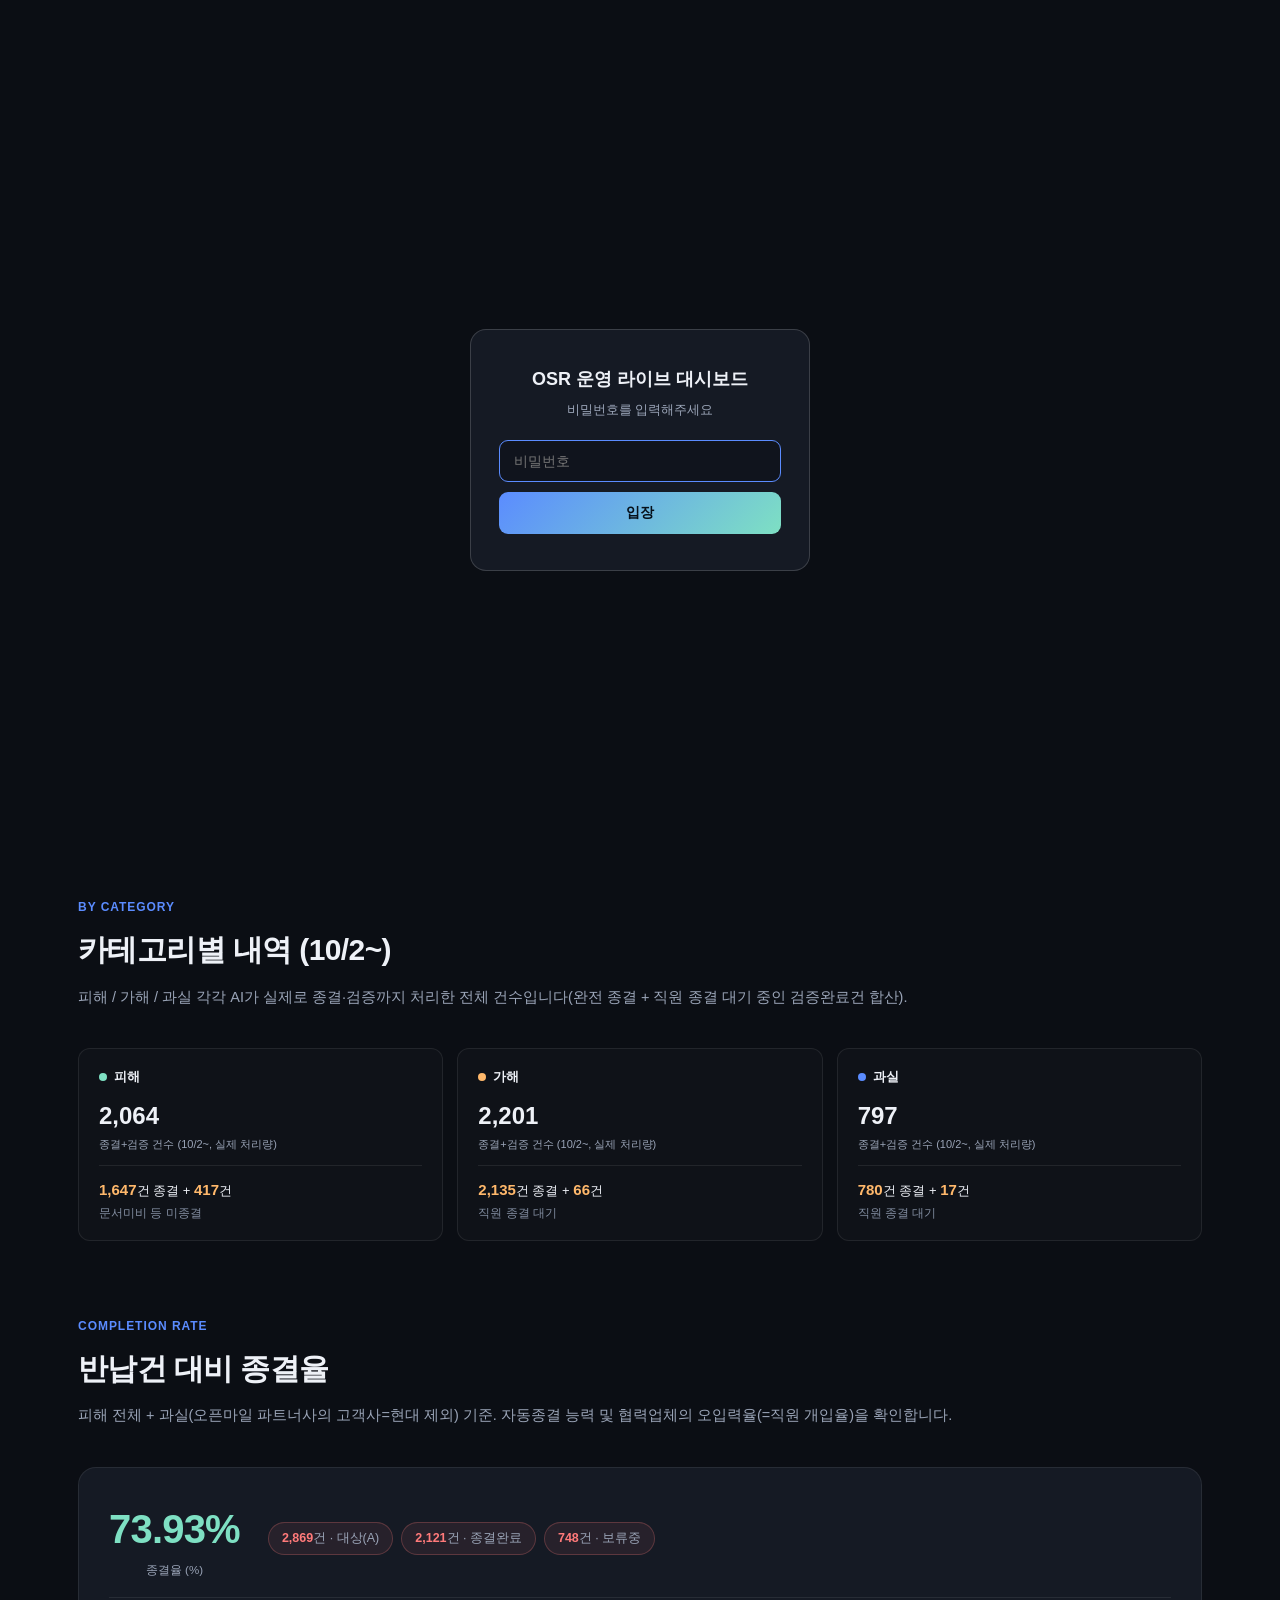
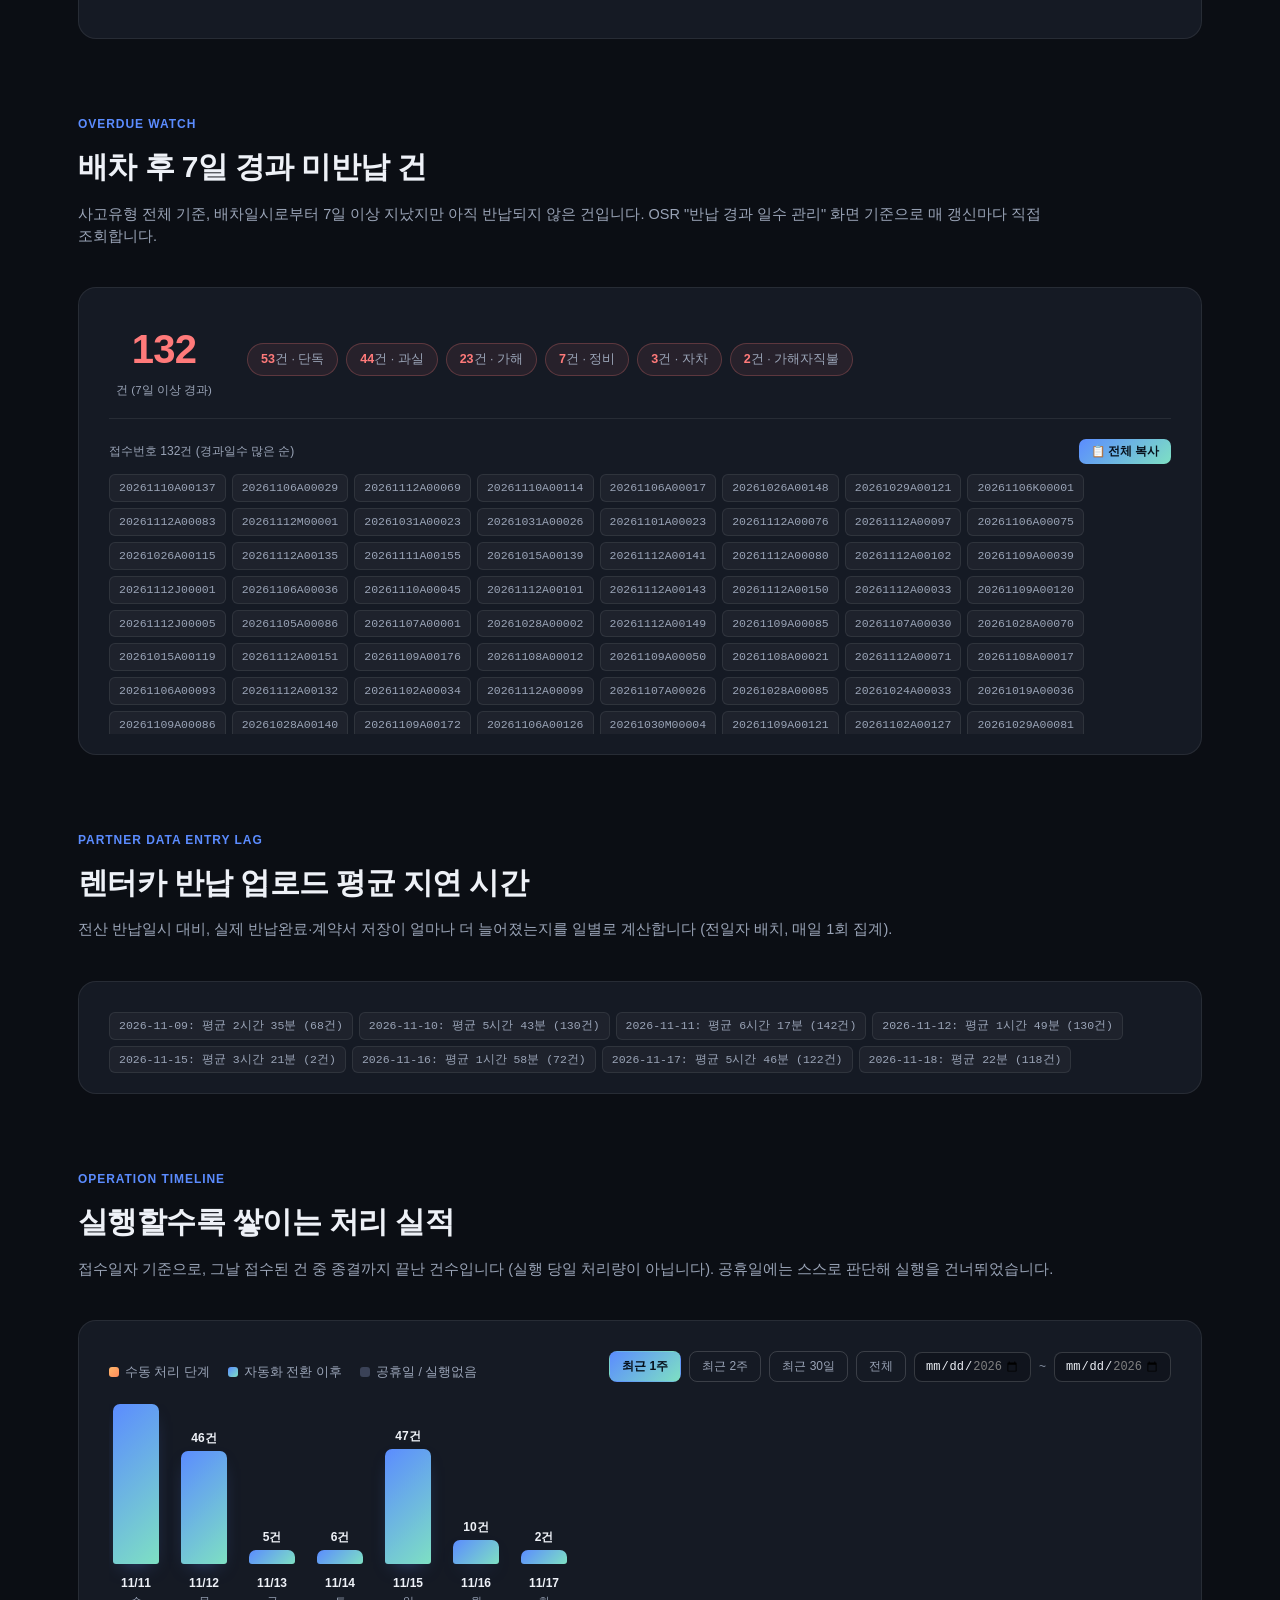
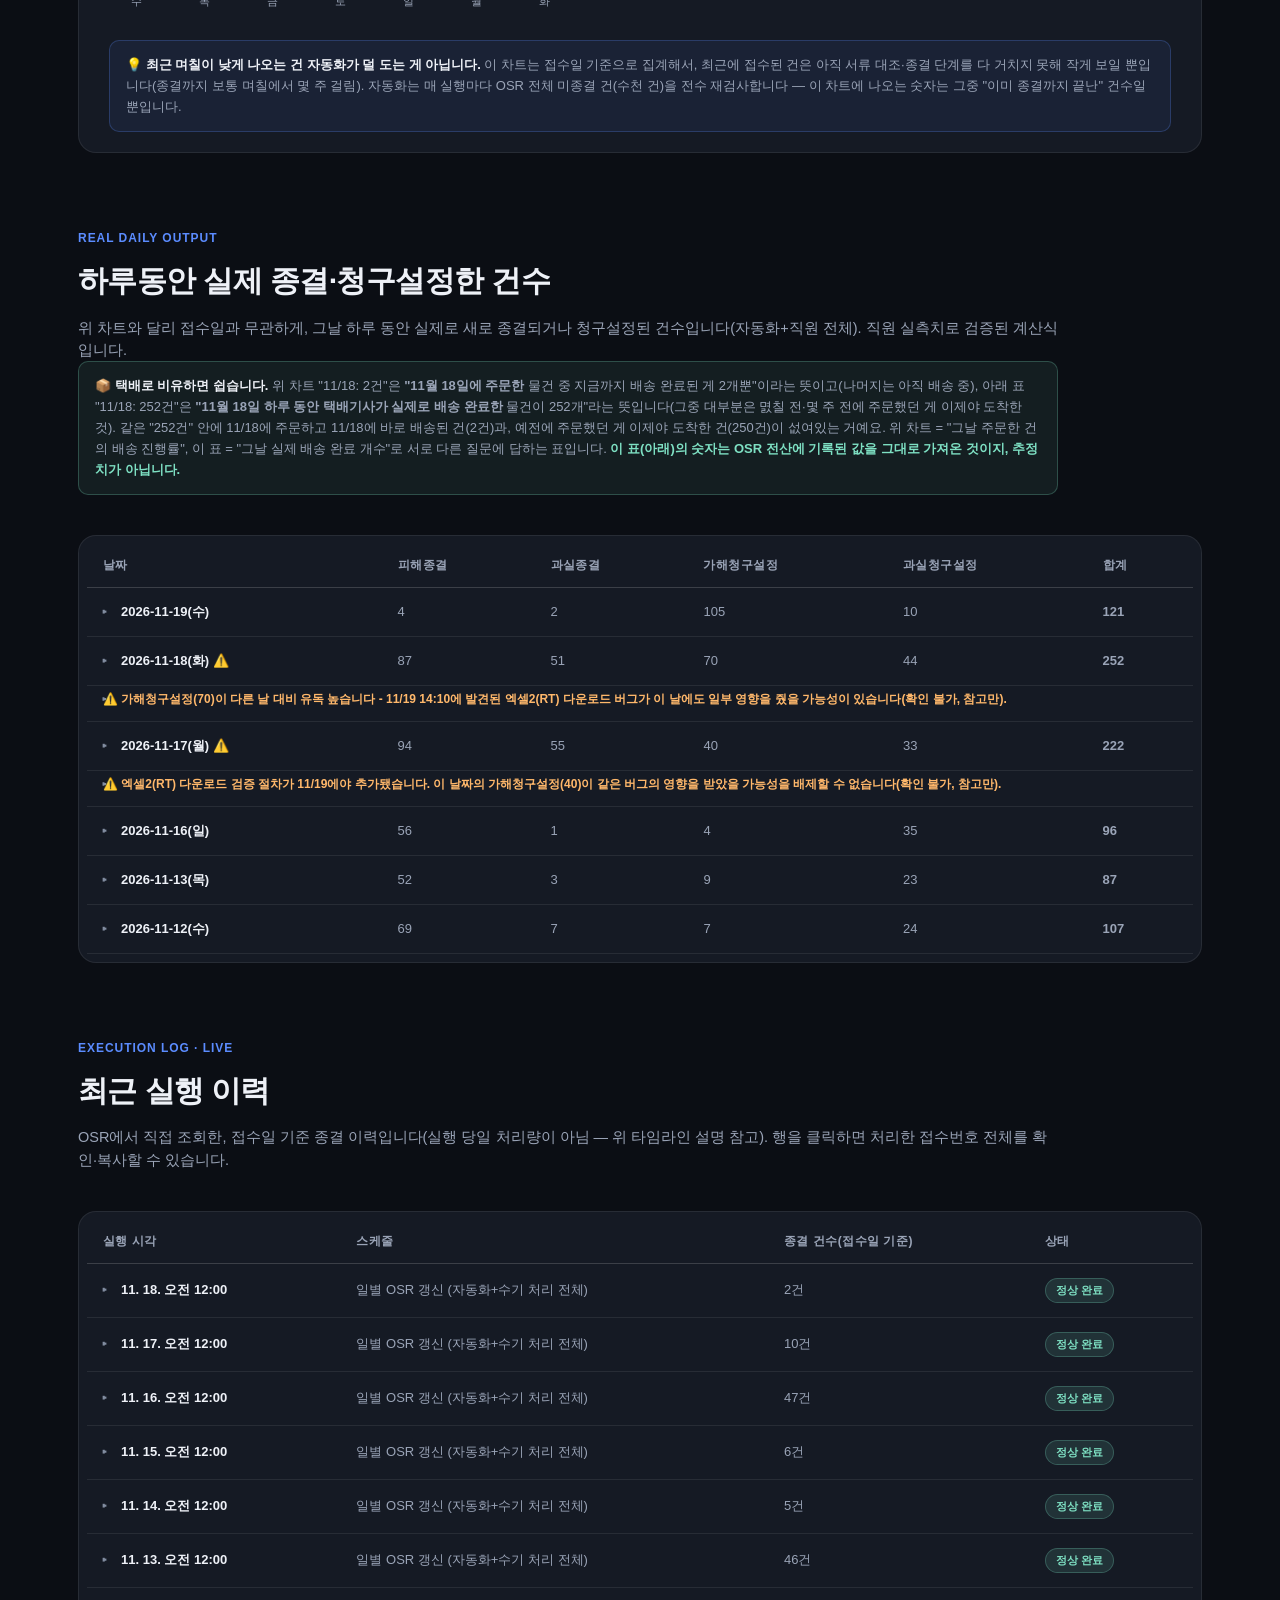
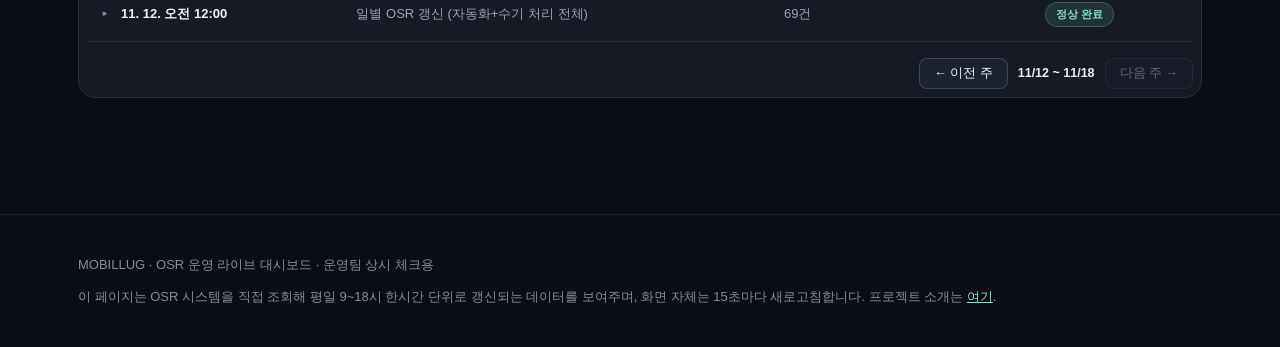
==== live.html @ 35576560 "fix 오픈마일 typo, widen description containers, remove nowrap hack" ====
<!DOCTYPE html>
<html lang="ko">
<head>
<meta charset="UTF-8">
<meta name="robots" content="noindex, nofollow, noarchive">
<meta name="viewport" content="width=device-width, initial-scale=1.0">
<title>OSR 운영 라이브 대시보드</title>
<meta name="description" content="OSR 대차이력 자동처리 운영팀 실시간 현황 대시보드. 누적 종결처리, 카테고리별 내역, 미반납 추적까지.">
<meta property="og:type" content="website">
<meta property="og:title" content="OSR 운영 라이브 대시보드">
<meta property="og:description" content="누적 종결처리 건수, 카테고리별(피해/가해/과실) 내역, 미반납 추적까지 실시간으로 확인하세요.">
<meta property="og:image" content="https://kthldj-rgb.github.io/osr-dashboard/og-image.jpg">
<meta property="og:image:width" content="1200">
<meta property="og:image:height" content="630">
<meta property="og:url" content="https://kthldj-rgb.github.io/osr-dashboard/live.html">
<meta property="og:locale" content="ko_KR">
<meta name="twitter:card" content="summary_large_image">
<meta name="twitter:title" content="OSR 운영 라이브 대시보드">
<meta name="twitter:image" content="https://kthldj-rgb.github.io/osr-dashboard/og-image.jpg">
<link rel="stylesheet" href="styles.css?v=4">
<style>
  .nav-cta{
    padding:8px 16px; border-radius:9px; font-size:12.5px; font-weight:700;
    border:1px solid var(--line-hi); color:var(--txt); text-decoration:none; display:inline-flex; align-items:center; gap:6px;
  }
  .nav-cta:hover{border-color:var(--accent); color:var(--accent2);}
  .live-hero{padding:48px 0 40px;}
  .hero-stat-strip{
    display:grid; grid-template-columns:repeat(5,1fr); gap:1px;
    background:var(--line); border:1px solid var(--line); border-radius:18px; overflow:hidden;
  }
  .hero-stat-cell{background:var(--card); padding:26px 24px;}
  @media(max-width:860px){ .hero-stat-strip{grid-template-columns:repeat(3,1fr);} }
  @media(max-width:560px){ .hero-stat-strip{grid-template-columns:repeat(2,1fr);} }
  .hero-stat-num{font-size:30px; font-weight:800; letter-spacing:-.02em;}
  .hero-stat-label{margin-top:7px; font-size:14.5px; font-weight:700; color:var(--txt);}
  .hero-stat-sub{margin-top:3px; font-size:12.5px; color:var(--txt-dim);}
  .trigger-panel{
    background:var(--card); border:1px solid var(--line-hi); border-radius:16px; padding:18px 20px;
    min-width:260px; max-width:300px;
  }
  .trigger-panel-title{font-size:12.5px; font-weight:700; color:var(--txt); margin-bottom:12px;}
  .trigger-row{display:flex; align-items:center; justify-content:space-between; gap:10px; margin-bottom:9px;}
  .trigger-btn{
    flex:1; font-size:12.5px; font-weight:700; padding:9px 12px; border-radius:9px;
    background:var(--card-hi); border:1px solid var(--line-hi); color:var(--txt); cursor:pointer; transition:all .15s; text-align:left;
  }
  .trigger-btn:hover:not(:disabled){border-color:var(--accent); color:var(--accent2);}
  .trigger-btn:disabled{opacity:.5; cursor:not-allowed;}
  .trigger-status{font-size:12px; color:var(--txt-faint); text-align:right; min-width:90px; line-height:1.35;}
  .trigger-status.pending{color:var(--warn);}
  .trigger-status.running{color:#5b8cff;}
  .trigger-status.done{color:#7ee0c3;}
  .trigger-status.error{color:#ff7a7a;}
  .trigger-note{font-size:12px; color:var(--txt-dim); margin-top:8px; line-height:1.55; border-top:1px solid var(--line); padding-top:10px;}
</style>
</head>
<body>

<div class="pw-gate" id="pwGate" style="display:none;">
  <div class="pw-gate-box">
    <div class="pw-gate-title">OSR 운영 라이브 대시보드</div>
    <div class="pw-gate-sub">비밀번호를 입력해주세요</div>
    <input type="password" class="pw-gate-input" id="pwGateInput" placeholder="비밀번호" autocomplete="off">
    <button class="pw-gate-btn" id="pwGateSubmit">입장</button>
    <div class="pw-gate-error" id="pwGateError">비밀번호가 올바르지 않습니다.</div>
  </div>
</div>
<script>
(function(){
  var HASH = 'c63a8b3da9a79409082f2b158cdd119758e5e3158cf26d13bcc6ca0de86425bf';
  function sha256(str){
    var enc = new TextEncoder().encode(str);
    return crypto.subtle.digest('SHA-256', enc).then(function(buf){
      return Array.from(new Uint8Array(buf)).map(function(b){ return b.toString(16).padStart(2,'0'); }).join('');
    });
  }
  var authed = localStorage.getItem('osrDashAuthed') === '1';
  if(!authed){
    document.documentElement.style.overflow = 'hidden';
    document.getElementById('pwGate').style.display = 'flex';
    var input = document.getElementById('pwGateInput');
    var err = document.getElementById('pwGateError');
    function trySubmit(){
      sha256(input.value).then(function(h){
        if(h === HASH){
          localStorage.setItem('osrDashAuthed', '1');
          document.getElementById('pwGate').style.display = 'none';
          document.documentElement.style.overflow = '';
        } else {
          err.style.display = 'block';
          input.value = '';
          input.focus();
        }
      });
    }
    document.getElementById('pwGateSubmit').addEventListener('click', trySubmit);
    input.addEventListener('keydown', function(e){ if(e.key === 'Enter') trySubmit(); });
    setTimeout(function(){ input.focus(); }, 100);
  }
})();
</script>

<nav>
  <div class="wrap">
    <div class="brand">
      <div class="brand-badge">M</div>
      <div>OSR 운영 라이브<small>MOBILLUG 대차이력 자동처리</small></div>
    </div>
    <div class="navlinks">
      <a href="#category">카테고리별 내역</a>
      <a href="#completionRate">종결율</a>
      <a href="#returnDelay">반납지연</a>
      <a href="#overdue">미반납 추적</a>
      <a href="#timeline">처리 타임라인</a>
      <a href="#log">실행 로그</a>
    </div>
    <div style="display:flex; align-items:center; gap:10px;">
      <a class="nav-cta" href="./">← 프로젝트 소개</a>
      <div class="status-pill"><span class="dot" id="connDot"></span> <span id="connText">연결 중...</span></div>
    </div>
  </div>
</nav>

<header class="live-hero">
  <div class="wrap">
    <div style="display:flex; justify-content:space-between; align-items:flex-start; gap:28px; flex-wrap:wrap;">
      <div style="flex:1; min-width:300px;">
        <div class="eyebrow live">🟢 LIVE · <span id="routineStatusText">실시간 연동됨</span></div>
        <h1 class="title" style="font-size:clamp(28px,3.6vw,38px);">자동화 시작(10/2) 이후<br><span class="grad">누적 운영 실적 · 상시 추적</span></h1>
        <p class="subtitle" style="font-size:14.5px; max-width:720px;">
          OSR 시스템의 종결처리 총건수를 직접 조회합니다 — 누가 처리하든(팀원의 Aside 자동화 포함) 상태 기준으로 전부 집계되는 상시 운영 지표입니다.
          <span style="color:var(--txt-faint);">마지막 갱신: <b id="lastUpdated" style="color:var(--txt-dim);">-</b> <span style="color:var(--txt-faint);">(평일 9~18시 한시간 단위 수치값 업데이트, 화면 자체는 15초마다 새로고침)</span></span>
        </p>
      </div>
      <div class="trigger-panel">
        <div class="trigger-panel-title">수동 처리 시작 <span style="font-weight:500; color:#ff7a7a;">(일시 중단)</span></div>
        <div class="trigger-row">
          <button class="trigger-btn" data-cat="damage" onclick="triggerManual('damage')" disabled>피해 종결 시작</button>
          <div class="trigger-status" id="trigger-status-damage"></div>
        </div>
        <div class="trigger-row">
          <button class="trigger-btn" data-cat="atfault" onclick="triggerManual('atfault')" disabled>가해 검증 시작</button>
          <div class="trigger-status" id="trigger-status-atfault"></div>
        </div>
        <div class="trigger-row">
          <button class="trigger-btn" data-cat="negligence" onclick="triggerManual('negligence')" disabled>과실 검증 시작</button>
          <div class="trigger-status" id="trigger-status-negligence"></div>
        </div>
        <div class="trigger-note" style="color:#ff7a7a;">발표 기간 동안 일시적으로 비활성화되었습니다. 발표 종료 후 다시 활성화됩니다.</div>
      </div>
    </div>

    <div style="margin-top:40px; padding:32px 36px; border-radius:20px; background:linear-gradient(135deg, rgba(126,224,195,.14), rgba(94,140,255,.08)); border:1px solid rgba(126,224,195,.3); text-align:center;">
      <div style="font-size:14px; font-weight:700; letter-spacing:.04em; color:var(--accent2); text-transform:uppercase;">AI가 실제로 처리한 전체 규모</div>
      <div style="font-size:clamp(52px,8vw,88px); font-weight:800; color:var(--accent2); line-height:1.1; margin-top:6px;" id="hero-total-handled">-</div>
      <div style="font-size:15px; color:var(--txt-dim); margin-top:8px;">종결+검증 건수 · 완전 종결된 건 + 청구설정(검증)까지 끝낸 건의 합계입니다</div>
    </div>

    <div class="hero-stat-strip" style="margin-top:20px;">
      <div class="hero-stat-cell">
        <div class="hero-stat-num" id="hero-cumulative">-</div>
        <div class="hero-stat-label">누적 종결처리 건수</div>
        <div class="hero-stat-sub">자동화 시작(10/2)부터 · 계속 증가</div>
      </div>
      <div class="hero-stat-cell">
        <div class="hero-stat-num" style="color:var(--warn);" id="hero-pending">-</div>
        <div class="hero-stat-label">청구설정 완료 · 종결대기중</div>
        <div class="hero-stat-sub">가해/과실 등, 직원 종결 대기</div>
      </div>
      <div class="hero-stat-cell">
        <div class="hero-stat-num" style="color:#ff7a7a;" id="hero-unresolved">-</div>
        <div class="hero-stat-label">현재 미종결 건수</div>
        <div class="hero-stat-sub">피해(문서미비 등)+가해/과실(종결대기) 합계</div>
      </div>
      <div class="hero-stat-cell">
        <div class="hero-stat-num">90<span style="font-size:15px; font-weight:600; color:var(--txt-dim);">일</span></div>
        <div class="hero-stat-label">매 실행마다 전수 재점검 범위</div>
        <div class="hero-stat-sub">놓치는 건이 없도록 롤링 윈도우</div>
      </div>
      <div class="hero-stat-cell">
        <div class="hero-stat-num" id="hero-days">-</div>
        <div class="hero-stat-label">자동화 시작 후 경과일</div>
        <div class="hero-stat-sub">2026.10.02 ~ 오늘</div>
      </div>
    </div>
  </div>
</header>

<div id="dataQualityBanner" style="display:none; background:#3d1f1f; border-top:1px solid #7a3a3a; border-bottom:1px solid #7a3a3a; padding:14px 0;">
  <div class="wrap">
    <div style="display:flex; align-items:flex-start; gap:10px; font-size:14px; color:#ffb3b3;">
      <span style="font-size:18px; line-height:1;">⚠️</span>
      <div id="dataQualityBannerText"><b>데이터 품질 경고:</b> 일부 수치가 직전 대비 비정상적으로 변동해 확인이 필요합니다.</div>
    </div>
  </div>
</div>

<section class="sec" id="category" style="padding-top:12px;">
  <div class="wrap">
    <div class="sec-head">
      <div class="sec-kicker">By Category</div>
      <div class="sec-title">카테고리별 내역 (10/2~)</div>
      <div class="sec-desc">피해 / 가해 / 과실 각각 AI가 실제로 종결·검증까지 처리한 전체 건수입니다(완전 종결 + 직원 종결 대기 중인 검증완료건 합산).</div>
    </div>
    <div class="cat-grid" id="catGrid" style="display:grid; grid-template-columns:repeat(3,1fr); gap:14px;"></div>
  </div>
</section>

<section class="sec" id="completionRate" style="padding-top:0;">
  <div class="wrap">
    <div class="sec-head">
      <div class="sec-kicker">Completion Rate</div>
      <div class="sec-title">반납건 대비 종결율</div>
      <div class="sec-desc">피해 전체 + 과실(오픈마일 파트너사의 고객사=현대 제외) 기준. 자동종결 능력 및 협력업체의 오입력율(=직원 개입율)을 확인합니다.</div>
    </div>
    <div class="chart-card">
      <div class="overdue-top">
        <div class="overdue-count-box">
          <div class="overdue-count" style="color:#7ee0c3;" id="completionRateNum">-</div>
          <div class="overdue-count-label">종결율 (%)</div>
        </div>
        <div class="overdue-breakdown">
          <span class="overdue-chip"><b id="completionA">-</b>건 · 대상(A)</span>
          <span class="overdue-chip"><b id="completionDone">-</b>건 · 종결완료</span>
          <span class="overdue-chip"><b id="completionPending">-</b>건 · 보류중</span>
        </div>
      </div>
    </div>
  </div>
</section>

<section class="sec" id="overdue" style="padding-top:0;">
  <div class="wrap">
    <div class="sec-head">
      <div class="sec-kicker">Overdue Watch</div>
      <div class="sec-title">배차 후 7일 경과 미반납 건</div>
      <div class="sec-desc">사고유형 전체 기준, 배차일시로부터 7일 이상 지났지만 아직 반납되지 않은 건입니다. OSR "반납 경과 일수 관리" 화면 기준으로 매 갱신마다 직접 조회합니다.</div>
    </div>
    <div class="chart-card">
      <div class="overdue-top">
        <div class="overdue-count-box">
          <div class="overdue-count" id="overdueCount">-</div>
          <div class="overdue-count-label">건 (7일 이상 경과)</div>
        </div>
        <div class="overdue-breakdown" id="overdueBreakdown"></div>
      </div>
      <div class="case-list-head">
        <span id="overdueListLabel">접수번호 -건</span>
        <button class="copy-btn" onclick="copyOverdueList(event)">📋 전체 복사</button>
      </div>
      <div class="case-chips" id="overdueChips" style="max-height:260px;"></div>
    </div>
  </div>
</section>

<section class="sec" id="returnDelay" style="padding-top:0;">
  <div class="wrap">
    <div class="sec-head">
      <div class="sec-kicker">Partner Data Entry Lag</div>
      <div class="sec-title">렌터카 반납 업로드 평균 지연 시간</div>
      <div class="sec-desc">전산 반납일시 대비, 실제 반납완료·계약서 저장이 얼마나 더 늘어졌는지를 일별로 계산합니다 (전일자 배치, 매일 1회 집계).</div>
    </div>
    <div class="chart-card" id="returnDelayCard">
      <div style="color:var(--txt-faint); font-size:13px; text-align:center; padding:30px;" id="returnDelayEmpty">데이터 수집 중… 첫 집계는 다음 일별 배치에서 반영됩니다.</div>
      <div class="case-chips" id="returnDelayChips" style="display:none;"></div>
      <div class="week-nav" id="returnDelayNav" style="display:none;">
        <button id="rdPrev" onclick="changeReturnDelayPage(1)">← 이전</button>
        <span><b id="rdPageLabel">-</b></span>
        <button id="rdNext" onclick="changeReturnDelayPage(-1)">다음 →</button>
      </div>
    </div>
  </div>
</section>

<section class="sec" id="timeline" style="padding-top:0;">
  <div class="wrap">
    <div class="sec-head">
      <div class="sec-kicker">Operation Timeline</div>
      <div class="sec-title">실행할수록 쌓이는 처리 실적</div>
      <div class="sec-desc">접수일자 기준으로, 그날 접수된 건 중 종결까지 끝난 건수입니다 (실행 당일 처리량이 아닙니다). 공휴일에는 스스로 판단해 실행을 건너뛰었습니다.</div>
    </div>
    <div class="chart-card">
      <div class="chart-top">
        <div class="legend">
          <div class="legend-item"><span class="legend-swatch" style="background:linear-gradient(135deg,#ffb86b,#ff8a5b)"></span>수동 처리 단계</div>
          <div class="legend-item"><span class="legend-swatch" style="background:var(--grad)"></span>자동화 전환 이후</div>
          <div class="legend-item"><span class="legend-swatch" style="background:#3a4257"></span>공휴일 / 실행없음</div>
        </div>
        <div class="range-controls">
          <button class="range-btn" data-range="7" onclick="applyChartRange(7)">최근 1주</button>
          <button class="range-btn" data-range="14" onclick="applyChartRange(14)">최근 2주</button>
          <button class="range-btn" data-range="30" onclick="applyChartRange(30)">최근 30일</button>
          <button class="range-btn" data-range="all" onclick="applyChartRange('all')">전체</button>
          <input type="date" id="chartFrom" class="range-date" onchange="applyCustomRange()">
          <span style="color:var(--txt-faint); font-size:12px;">~</span>
          <input type="date" id="chartTo" class="range-date" onchange="applyCustomRange()">
        </div>
      </div>
      <div class="bars" id="barChart"></div>
      <div style="margin-top:16px; padding:14px 16px; background:rgba(94,140,255,.08); border:1px solid rgba(94,140,255,.25); border-radius:10px; font-size:13px; color:var(--txt-dim); line-height:1.6;">
        💡 <b style="color:var(--txt);">최근 며칠이 낮게 나오는 건 자동화가 덜 도는 게 아닙니다.</b> 이 차트는 접수일 기준으로 집계해서, 최근에 접수된 건은 아직 서류 대조·종결 단계를 다 거치지 못해 작게 보일 뿐입니다(종결까지 보통 며칠에서 몇 주 걸림). 자동화는 매 실행마다 OSR 전체 미종결 건(수천 건)을 전수 재검사합니다 — 이 차트에 나오는 숫자는 그중 "이미 종결까지 끝난" 건수일 뿐입니다.
      </div>
    </div>
  </div>
</section>

<section class="sec" id="throughput" style="padding-top:0;">
  <div class="wrap">
    <div class="sec-head">
      <div class="sec-kicker">Real Daily Output</div>
      <div class="sec-title">하루동안 실제 종결·청구설정한 건수</div>
      <div class="sec-desc">위 차트와 달리 접수일과 무관하게, 그날 하루 동안 실제로 새로 종결되거나 청구설정된 건수입니다(자동화+직원 전체). 직원 실측치로 검증된 계산식입니다.</div>
      <div style="margin-bottom:20px; padding:14px 16px; background:rgba(126,224,195,.08); border:1px solid rgba(126,224,195,.25); border-radius:10px; font-size:13px; color:var(--txt-dim); line-height:1.6;">
        📦 <b style="color:var(--txt);">택배로 비유하면 쉽습니다.</b> 위 차트 "11/18: 2건"은 <b>"11월 18일에 주문한</b> 물건 중 지금까지 배송 완료된 게 2개뿐"이라는 뜻이고(나머지는 아직 배송 중), 아래 표 "11/18: 252건"은 <b>"11월 18일 하루 동안 택배기사가 실제로 배송 완료한</b> 물건이 252개"라는 뜻입니다(그중 대부분은 멼칠 전·몇 주 전에 주문했던 게 이제야 도착한 것). 같은 "252건" 안에 11/18에 주문하고 11/18에 바로 배송된 건(2건)과, 예전에 주문했던 게 이제야 도착한 건(250건)이 섮여있는 거예요. 위 차트 = "그날 주문한 건의 배송 진행률", 이 표 = "그날 실제 배송 완료 개수"로 서로 다른 질문에 답하는 표입니다. <b style="color:var(--accent2);">이 표(아래)의 숫자는 OSR 전산에 기록된 값을 그대로 가져온 것이지, 추정치가 아닙니다.</b>
      </div>
    </div>
    <div class="chart-card" style="padding:8px 8px 8px;">
      <table class="log-table">
        <thead><tr><th>날짜</th><th>피해종결</th><th>과실종결</th><th>가해청구설정</th><th>과실청구설정</th><th>합계</th></tr></thead>
        <tbody id="throughputBody"><tr><td colspan="6" style="text-align:center; padding:40px;">불러오는 중...</td></tr></tbody>
      </table>
    </div>
  </div>
</section>

<section class="sec" id="log" style="padding-top:0;">
  <div class="wrap">
    <div class="sec-head">
      <div class="sec-kicker">Execution Log · Live</div>
      <div class="sec-title">최근 실행 이력</div>
      <div class="sec-desc">OSR에서 직접 조회한, 접수일 기준 종결 이력입니다(실행 당일 처리량이 아님 — 위 타임라인 설명 참고). 행을 클릭하면 처리한 접수번호 전체를 확인·복사할 수 있습니다.</div>
    </div>
    <div class="chart-card" style="padding:8px 8px 8px;">
      <table class="log-table">
        <thead><tr><th>실행 시각</th><th>스케줄</th><th>종결 건수(접수일 기준)</th><th>상태</th></tr></thead>
        <tbody id="logBody"><tr><td colspan="4" style="text-align:center; padding:40px;">불러오는 중...</td></tr></tbody>
      </table>
      <div class="week-nav">
        <button id="weekPrev" onclick="changeLogWeek(1)">← 이전 주</button>
        <span><b id="weekLabel">-</b></span>
        <button id="weekNext" onclick="changeLogWeek(-1)">다음 주 →</button>
      </div>
    </div>
  </div>
</section>

<footer>
  <div class="wrap">
    <p>MOBILLUG · OSR 운영 라이브 대시보드 · 운영팀 상시 체크용</p>
    <p>이 페이지는 OSR 시스템을 직접 조회해 평일 9~18시 한시간 단위로 갱신되는 데이터를 보여주며, 화면 자체는 15초마다 새로고침합니다. 프로젝트 소개는 <a href="./" style="color:var(--accent2);">여기</a>.</p>
  </div>
</footer>

<script>
const REFRESH_MS = 15000;
let lastGoodData = null;

function fmtTime(iso){
  const d = new Date(iso);
  return d.toLocaleString('ko-KR', { month:'2-digit', day:'2-digit', hour:'2-digit', minute:'2-digit', second:'2-digit', hour12:false });
}
function fmtDate(iso){
  const d = new Date(iso);
  return d.toLocaleString('ko-KR', { month:'2-digit', day:'2-digit', hour:'2-digit', minute:'2-digit' });
}
function fmtDateOnly(ms){
  const d = new Date(ms);
  return (d.getMonth()+1).toString().padStart(2,'0') + '/' + d.getDate().toString().padStart(2,'0');
}

function renderCategoryGrid(cb){
  const catGrid = document.getElementById('catGrid');
  const cats = [
    { key:'damage', label:'피해', color:'#7ee0c3', pendingKey:'pendingDocsOrOther', pendingLabel:'문서미비 등 미종결' },
    { key:'atfault', label:'가해', color:'#ffb86b', pendingKey:'pendingStaffFinalization', pendingLabel:'직원 종결 대기' },
    { key:'negligence', label:'과실', color:'#5b8cff', pendingKey:'pendingStaffFinalization', pendingLabel:'직원 종결 대기' },
  ];
  catGrid.innerHTML = '';
  cats.forEach(c=>{
    const d = cb[c.key];
    if(!d) return;
    const pendingVal = d[c.pendingKey];
    const totalHandled = d.finalized + pendingVal;
    const card = document.createElement('div');
    card.className = 'cat-card';
    card.innerHTML = `
      <div class="cat-name"><span class="cat-dot" style="background:${c.color}"></span>${c.label}</div>
      <div class="cat-main">${totalHandled.toLocaleString()}</div>
      <div class="cat-main-label">종결+검증 건수 (10/2~, 실제 처리량)</div>
      <div class="cat-sub"><b>${d.finalized.toLocaleString()}</b>건 종결 + <b>${pendingVal.toLocaleString()}</b>건
        <div class="cat-sub-label">${d.pendingNote || c.pendingLabel}</div>
      </div>`;
    catGrid.appendChild(card);
  });
}

let fullDailyData = [];
let currentRangeDays = 7;

function applyChartRange(days){
  currentRangeDays = days;
  document.querySelectorAll('.range-btn[data-range]').forEach(b=>{
    b.classList.toggle('active', b.dataset.range == String(days));
  });
  let sliced;
  if(days === 'all'){
    sliced = fullDailyData;
  } else {
    sliced = fullDailyData.slice(-days);
  }
  renderChart(sliced);
}

function applyCustomRange(){
  const fromVal = document.getElementById('chartFrom').value;
  const toVal = document.getElementById('chartTo').value;
  if(!fromVal || !toVal) return;
  document.querySelectorAll('.range-btn[data-range]').forEach(b=>b.classList.remove('active'));
  const sliced = fullDailyData.filter(d => d.date >= fromVal && d.date <= toVal);
  renderChart(sliced);
}

function renderChart(daily){
  const barChart = document.getElementById('barChart');
  barChart.innerHTML = '';
  const max = Math.max(...daily.map(d=>(d.cases ?? d.count ?? 0)), 1);
  const weekday = ['일','월','화','수','목','금','토'];
  let prevPhase = null;
  daily.forEach((d,i)=>{
    if(d.phase && prevPhase && d.phase !== prevPhase){
      const divider = document.createElement('div');
      divider.className = 'phase-divider';
      divider.innerHTML = '<span class="pd-label">자동화 전환 →</span>';
      barChart.appendChild(divider);
    }
    prevPhase = d.phase || prevPhase;
    const dateObj = new Date(d.date + 'T00:00:00+09:00');
    const label = (dateObj.getMonth()+1).toString().padStart(2,'0')+'/'+dateObj.getDate().toString().padStart(2,'0');
    const wd = weekday[dateObj.getDay()];
    const dCases = d.cases ?? d.count ?? 0;
    const isHoliday = dCases === 0;
    const h = isHoliday ? 18 : Math.max(14, (dCases/max)*170);
    const barClass = isHoliday ? 'holiday' : (d.phase === 'manual' ? 'manual' : '');
    const col = document.createElement('div');
    col.className = 'bar-col';
    col.innerHTML = `
      <div class="bar ${barClass}" style="height:${h}px">
        <div class="bar-val">${isHoliday ? '-' : dCases+'건'}</div>
      </div>
      <div class="bar-date"><b>${label}</b>${wd}</div>`;
    barChart.appendChild(col);
  });
}

function badgeFor(status, cases){
  if(status === 'errored') return '<span class="badge badge-err">오류</span>';
  if(status === 'aborted') return '<span class="badge badge-err">중단됨</span>';
  if(status === 'running') return '<span class="badge badge-ok">진행 중</span>';
  if(cases === 0 || cases === null) return '<span class="badge badge-skip">실행됨 (0건)</span>';
  return '<span class="badge badge-ok">정상 완료</span>';
}

let allRunsData = [];
let weekOffset = 0;

let returnDelayFullData = [];
let returnDelayPage = 0;
const RD_PAGE_SIZE = 14;
function renderReturnDelayPage(){
  const chipsEl = document.getElementById('returnDelayChips');
  chipsEl.style.display = 'flex';
  const sorted = [...returnDelayFullData].reverse(); // 최신순
  const start = returnDelayPage * RD_PAGE_SIZE;
  const pageItems = sorted.slice(start, start + RD_PAGE_SIZE).reverse(); // 다시 오래된순으로 표시
  chipsEl.innerHTML = pageItems.map(d => `<span class="case-chip">${d.date}: 평균 ${formatMinutesAsHM(d.avgMinutes)} (${d.count}건)</span>`).join('');
  const totalPages = Math.max(1, Math.ceil(sorted.length / RD_PAGE_SIZE));
  document.getElementById('rdPageLabel').textContent = `${returnDelayPage+1} / ${totalPages} 페이지 (총 ${returnDelayFullData.length}일)`;
  document.getElementById('rdPrev').disabled = (returnDelayPage+1) >= totalPages;
  document.getElementById('rdNext').disabled = returnDelayPage <= 0;
}
function changeReturnDelayPage(delta){
  returnDelayPage = Math.max(0, returnDelayPage + delta);
  renderReturnDelayPage();
}

function getWeekBounds(refDateMs, offset){
  const end = new Date(refDateMs - offset*7*24*3600*1000);
  const start = new Date(end.getTime() - 7*24*3600*1000);
  return { start, end };
}

function changeLogWeek(delta){
  weekOffset = Math.max(0, weekOffset + delta);
  renderLogWeek();
}

function scheduleLabelFor(title){
  return (title||'').includes('9시30') ? '평일 9:30' :
         (title||'').includes('17시') && (title||'').includes('13시') ? '평일 13/17시' :
         (title||'').includes('17시') ? '평일 17시' :
         (title||'').includes('13시') ? '평일 13시' : (title || '-');
}

function renderLogWeek(){
  if(!allRunsData.length) return;
  const sorted = [...allRunsData].sort((a,b)=> new Date(b.created) - new Date(a.created));
  const mostRecentMs = new Date(sorted[0].created).getTime();
  const { start, end } = getWeekBounds(mostRecentMs, weekOffset);
  const weekRuns = sorted.filter(r => { const t = new Date(r.created).getTime(); return t > start.getTime() && t <= end.getTime(); });

  const logBody = document.getElementById('logBody');
  logBody.innerHTML = '';
  if(weekRuns.length === 0){
    logBody.innerHTML = '<tr><td colspan="4" style="text-align:center; padding:40px; color:var(--txt-faint);">이 기간에는 실행 기록이 없습니다.</td></tr>';
  } else {
    weekRuns.forEach((r, idx)=>{
      const tr = document.createElement('tr');
      tr.innerHTML = `<td>${fmtDate(r.created)}</td><td>${scheduleLabelFor(r.title)}</td><td>${r.cases!==null?r.cases+'건':'—'}</td><td>${badgeFor(r.status, r.cases)}</td>`;
      const panelRow = document.createElement('tr');
      panelRow.className = 'case-panel';
      const rowId = 'case-' + idx + '-' + weekOffset;
      panelRow.id = rowId;
      const nums = r.caseNumbers || [];
      panelRow.innerHTML = `<td colspan="4">
        <div class="case-list-head">
          <span>접수번호 ${nums.length}건</span>
          <button class="copy-btn" onclick="copyCaseList(event, '${rowId}')">📋 복사</button>
        </div>
        <div class="case-chips">${nums.length ? nums.map(n=>`<span class="case-chip">${n}</span>`).join('') : '<span style="color:var(--txt-faint); font-size:12px;">접수번호 기록 없음</span>'}</div>
      </td>`;
      tr.addEventListener('click', ()=>{
        tr.classList.toggle('expanded');
        panelRow.classList.toggle('open');
      });
      logBody.appendChild(tr);
      logBody.appendChild(panelRow);
    });
  }

  document.getElementById('weekLabel').textContent = `${fmtDateOnly(start.getTime()+24*3600*1000)} ~ ${fmtDateOnly(end.getTime())}`;
  document.getElementById('weekNext').disabled = weekOffset === 0;
  const hasOlder = sorted.some(r => new Date(r.created).getTime() <= start.getTime());
  document.getElementById('weekPrev').disabled = !hasOlder;
}

function copyCaseList(evt, rowId){
  evt.stopPropagation();
  const panel = document.getElementById(rowId);
  const chips = Array.from(panel.querySelectorAll('.case-chip')).map(c=>c.textContent);
  const text = chips.join('\n');
  navigator.clipboard.writeText(text).then(()=>{
    const btn = evt.target;
    const orig = btn.textContent;
    btn.textContent = '✓ 복사됨';
    setTimeout(()=>{ btn.textContent = orig; }, 1500);
  });
}

const TRIGGER_LABELS = { damage:'피해 종결', atfault:'가해 검증(청구설정)', negligence:'과실 검증(청구설정)' };

async function triggerManual(category){
  const label = TRIGGER_LABELS[category] || category;
  const ok = confirm(`${label} 처리를 지금 수동으로 시작할까요?\n\n실제 OSR 데이터가 변경됩니다. 클릭 후 최대 10분 내에 실행됩니다.`);
  if(!ok) return;
  const btn = document.querySelector(`.trigger-btn[data-cat="${category}"]`);
  if(btn) btn.disabled = true;
  try{
    const res = await fetch('/api/trigger', { method:'POST', headers:{'Content-Type':'application/json'}, body: JSON.stringify({ category }) });
    const data = await res.json();
    if(!res.ok){
      alert('요청 실패: ' + (data.error || res.status));
      if(btn) btn.disabled = false;
      return;
    }
    updateTriggerStatus(category, { status:'pending', requestedAt: new Date().toISOString() });
  } catch(e){
    alert('요청 실패: ' + e.message);
    if(btn) btn.disabled = false;
  }
}

function updateTriggerStatus(category, t){
  const el = document.getElementById('trigger-status-' + category);
  const btn = document.querySelector(`.trigger-btn[data-cat="${category}"]`);
  if(!el || !btn) return;
  if(!t || t.status === 'idle'){
    el.textContent = '';
    el.className = 'trigger-status';
    btn.disabled = false;
    return;
  }
  if(t.status === 'pending'){
    el.textContent = '⏳ 대기 중 (곷 시작)';
    el.className = 'trigger-status pending';
    btn.disabled = true;
  } else if(t.status === 'running'){
    el.textContent = '🔄 처리 중...';
    el.className = 'trigger-status running';
    btn.disabled = true;
  } else if(t.status === 'done'){
    const n = (t.result && t.result.count != null) ? t.result.count : 0;
    el.textContent = `✓ 완료 (${n}건) · ${fmtTime(t.finishedAt)}`;
    el.className = 'trigger-status done';
    btn.disabled = false;
  } else if(t.status === 'error'){
    el.textContent = '⚠ ' + ((t.result && t.result.note) || '오류 발생');
    el.className = 'trigger-status error';
    btn.disabled = false;
  }
}

function formatMinutesAsHM(mins){
  if(mins == null) return '-';
  const sign = mins < 0 ? '-' : '';
  const abs = Math.abs(mins);
  const h = Math.floor(abs / 60);
  const m = Math.round(abs % 60);
  if(h === 0) return `${sign}${m}분`;
  return `${sign}${h}시간 ${m}분`;
}

function renderOverdue(ot){
  document.getElementById('overdueCount').textContent = ot.count.toLocaleString();
  const bd = document.getElementById('overdueBreakdown');
  bd.innerHTML = Object.entries(ot.breakdown || {})
    .sort((a,b)=>b[1]-a[1])
    .map(([k,v])=>`<span class="overdue-chip"><b>${v}</b>건 · ${k}</span>`).join('');
  const cases = ot.cases || [];
  document.getElementById('overdueListLabel').textContent = `접수번호 ${cases.length}건 (경과일수 많은 순)`;
  const chipsEl = document.getElementById('overdueChips');
  chipsEl.innerHTML = cases.length
    ? cases.map(c=>`<span class="case-chip">${typeof c === 'string' ? c : c.case}${(typeof c === 'object' && c.days != null) ? ` (${c.days}일)` : ''}</span>`).join('')
    : '<span style="color:var(--txt-faint); font-size:12px;">7일 이상 경과건 없음</span>';
}

function copyOverdueList(evt){
  evt.stopPropagation();
  const chips = Array.from(document.querySelectorAll('#overdueChips .case-chip')).map(c=>c.textContent);
  navigator.clipboard.writeText(chips.join('\n')).then(()=>{
    const btn = evt.target;
    const orig = btn.textContent;
    btn.textContent = '✓ 복사됨';
    setTimeout(()=>{ btn.textContent = orig; }, 1500);
  });
}

function renderLog(runs){
  allRunsData = runs;
  weekOffset = 0;
  renderLogWeek();
}

function render(data){
  document.getElementById('lastUpdated').textContent = fmtTime(data.lastUpdated);

  const r17 = data.routines?.r17, r930 = data.routines?.r930;
  const anyActive = (r17 && r17.status === 'active') || (r930 && r930.status === 'active');
  document.getElementById('routineStatusText').textContent = anyActive
    ? '라우틴 가동 중'
    : '라우틴 일시정지 (OSR 직접 조회로 추적 중)';

  if(data.totals?.automationStart){
    const start = new Date(data.totals.automationStart + 'T00:00:00+09:00');
    const now = new Date();
    const days = Math.floor((now - start) / 86400000) + 1;
    document.getElementById('hero-days').textContent = days + '일';
  }

  fullDailyData = data.daily;
  const chartFromEl = document.getElementById('chartFrom');
  const chartToEl = document.getElementById('chartTo');
  if(chartFromEl && !chartFromEl.value && fullDailyData.length){
    chartFromEl.min = fullDailyData[0].date;
    chartFromEl.max = fullDailyData[fullDailyData.length-1].date;
    chartToEl.min = fullDailyData[0].date;
    chartToEl.max = fullDailyData[fullDailyData.length-1].date;
  }
  applyChartRange(currentRangeDays);
  renderLog(data.runs);

  if(data.handoffTracking){
    const ht = data.handoffTracking;
    if(ht.cumulativeFinalized){
      document.getElementById('hero-cumulative').textContent = ht.cumulativeFinalized.count.toLocaleString();
    }
    if(ht.pendingStaffFinalization){
      document.getElementById('hero-pending').textContent = ht.pendingStaffFinalization.count.toLocaleString();
    }
    if(ht.cumulativeFinalized && ht.pendingStaffFinalization){
      document.getElementById('hero-total-handled').textContent = (ht.cumulativeFinalized.count + ht.pendingStaffFinalization.count).toLocaleString();
    }
    if(ht.categoryBreakdown){
      renderCategoryGrid(ht.categoryBreakdown);
      const cb = ht.categoryBreakdown;
      const unresolved = (cb.damage?.pendingDocsOrOther || 0) + (cb.atfault?.pendingStaffFinalization || 0) + (cb.negligence?.pendingStaffFinalization || 0);
      document.getElementById('hero-unresolved').textContent = unresolved.toLocaleString();
    }
  }

  if(data.overdueTracking){
    renderOverdue(data.overdueTracking);
  }

  if(data.returnDelayTracking && data.returnDelayTracking.daily && data.returnDelayTracking.daily.length){
    document.getElementById('returnDelayEmpty').style.display = 'none';
    returnDelayFullData = data.returnDelayTracking.daily;
    returnDelayPage = 0;
    document.getElementById('returnDelayNav').style.display = returnDelayFullData.length > RD_PAGE_SIZE ? 'flex' : 'none';
    renderReturnDelayPage();
  }

  if(data.dataQualityFlags && data.dataQualityFlags.length){
    const banner = document.getElementById('dataQualityBanner');
    const bannerText = document.getElementById('dataQualityBannerText');
    banner.style.display = 'block';
    bannerText.innerHTML = '<b>⚠️ 데이터 품질 경고 (' + data.dataQualityFlags.length + '건):</b> ' + data.dataQualityFlags.map(f => `[${f.date || ''}] ${f.metric || ''}: ${f.reason || ''}`).join(' &nbsp;|&nbsp; ');
  }

  if(data.dailyThroughput && data.dailyThroughput.daily && data.dailyThroughput.daily.length){
    const tpBody = document.getElementById('throughputBody');
    const tpRows = data.dailyThroughput.daily.slice(-14);
    tpBody.innerHTML = tpRows.map(d => {
      const dow = ['일','월','화','수','목','금','토'][new Date(d.date+'T00:00:00+09:00').getDay()];
      const mainRow = `<tr><td>${d.date}(${dow})${d.note ? ' ⚠️' : ''}</td><td>${d.damageClosed}</td><td>${d.negligenceClosed}</td><td>${d.atfaultClaimSetup}</td><td>${d.negligenceClaimSetup}</td><td><b>${d.total}</b></td></tr>`;
      const noteRow = d.note ? `<tr><td colspan="6" style="font-size:12px; color:var(--warn); padding:4px 16px 12px; border-bottom:1px solid var(--line);">⚠️ ${d.note}</td></tr>` : '';
      return mainRow + noteRow;
    }).reverse().join('');
  }

  if(data.completionRateTracking){
    const crt = data.completionRateTracking;
    document.getElementById('completionRateNum').textContent = crt.completionRate + '%';
    document.getElementById('completionA').textContent = crt.A_total.toLocaleString();
    document.getElementById('completionDone').textContent = crt.finalized.toLocaleString();
    document.getElementById('completionPending').textContent = crt.pending.toLocaleString();
  }

  if(data.manualTrigger){
    ['damage','atfault','negligence'].forEach(cat => updateTriggerStatus(cat, data.manualTrigger[cat]));
  }
  if(data.manualTriggerPaused){
    document.querySelectorAll('.trigger-btn').forEach(b => b.disabled = true);
  }

  lastGoodData = data;
}

async function poll(){
  const connDot = document.getElementById('connDot');
  const connText = document.getElementById('connText');
  try{
    const res = await fetch('stats.json', { cache: 'no-store' });
    if(!res.ok) throw new Error('bad status');
    const data = await res.json();
    connDot.classList.remove('offline');
    connText.textContent = 'LIVE 연결됨';
    render(data);
  }catch(e){
    connDot.classList.add('offline');
    connText.textContent = '서버 연결 끊김 (재시도 중)';
    if(lastGoodData) render(lastGoodData);
  }
}

poll();
setInterval(poll, REFRESH_MS);
</script>

</body>
</html>
---- styles.css ----
:root{
    --bg:#0b0e14; --bg2:#10141d; --card:#151a24; --card-hi:#1b2230;
    --line:rgba(255,255,255,.08); --line-hi:rgba(255,255,255,.16);
    --txt:#eef1f7; --txt-dim:#9aa4b7; --txt-faint:#828da0;
    --accent:#5b8cff; --accent2:#7ee0c3; --warn:#ffb86b; --danger:#ff6b81; --live:#5bffa3;
    --grad: linear-gradient(135deg,#5b8cff 0%, #7ee0c3 100%);
  }
  *{box-sizing:border-box; margin:0; padding:0;}
  html{scroll-behavior:smooth;}
  body{
    font-family:'Pretendard','Apple SD Gothic Neo','Segoe UI',sans-serif;
    background:
      radial-gradient(1200px 600px at 15% -10%, rgba(91,140,255,.18), transparent 60%),
      radial-gradient(900px 500px at 110% 10%, rgba(126,224,195,.12), transparent 60%),
      var(--bg);
    color:var(--txt);
    line-height:1.55;
    min-height:100vh;
  }
  .wrap{max-width:1180px; margin:0 auto; padding:0 28px;}

  nav{
    position:sticky; top:0; z-index:50;
    background:rgba(11,14,20,.75); backdrop-filter:blur(14px);
    border-bottom:1px solid var(--line);
  }
  nav .wrap{display:flex; align-items:center; justify-content:space-between; height:66px;}
  .brand{display:flex; align-items:center; gap:10px; font-weight:800; letter-spacing:-.02em;}
  .brand-badge{
    width:30px; height:30px; border-radius:9px; background:var(--grad);
    display:flex; align-items:center; justify-content:center; font-size:14px; color:#06101a; font-weight:900;
  }
  .brand small{display:block; font-weight:500; color:var(--txt-dim); font-size:11px; letter-spacing:.02em;}
  .navlinks{display:flex; gap:28px; font-size:13.5px; color:var(--txt-dim);}
  .navlinks a{color:inherit; text-decoration:none; transition:color .15s;}
  .navlinks a:hover{color:var(--txt);}
  .status-pill{
    display:flex; align-items:center; gap:7px; font-size:12px; color:var(--txt-dim);
    border:1px solid var(--line-hi); padding:6px 12px; border-radius:999px;
  }
  .dot{width:7px; height:7px; border-radius:50%; background:var(--live); box-shadow:0 0 8px var(--live); animation:pulse 1.6s infinite;}
  .dot.offline{background:var(--danger); box-shadow:0 0 8px var(--danger); animation:none;}
  @keyframes pulse{0%,100%{opacity:1} 50%{opacity:.35}}

  header.hero{padding:86px 0 64px; position:relative;}
  .eyebrow{
    display:inline-flex; align-items:center; gap:8px; font-size:12.5px; font-weight:600;
    color:var(--accent2); background:rgba(126,224,195,.08); border:1px solid rgba(126,224,195,.25);
    padding:7px 14px; border-radius:999px; margin-bottom:22px;
  }
  .eyebrow.live{color:var(--live); background:rgba(91,255,163,.08); border-color:rgba(91,255,163,.3);}
  h1.title{
    font-size:clamp(34px,5vw,54px); font-weight:800; letter-spacing:-.03em; line-height:1.12;
    max-width:820px;
  }
  h1.title .grad{
    background:var(--grad); -webkit-background-clip:text; background-clip:text; color:transparent;
  }
  .subtitle{margin-top:20px; font-size:16.5px; color:var(--txt-dim); max-width:980px; line-height:1.7;}
  .hero-cta{display:flex; gap:12px; margin-top:34px; flex-wrap:wrap; align-items:center;}
  .btn{
    padding:12px 22px; border-radius:11px; font-size:14px; font-weight:700; text-decoration:none;
    display:inline-flex; align-items:center; gap:8px; transition:transform .15s, box-shadow .15s;
    border:1px solid transparent; cursor:pointer;
  }
  .btn-primary{background:var(--grad); color:#06101a; box-shadow:0 10px 30px -10px rgba(91,140,255,.55);}
  .btn-primary:hover{transform:translateY(-2px);}
  .btn-ghost{border-color:var(--line-hi); color:var(--txt); background:transparent;}
  .btn-ghost:hover{border-color:var(--accent); color:var(--accent2);}
  .last-updated{font-size:13px; color:var(--txt-faint);}
  .last-updated b{color:var(--txt-dim);}

  .stat-strip{
    margin-top:58px; display:grid; grid-template-columns:repeat(4,1fr); gap:1px;
    background:var(--line); border:1px solid var(--line); border-radius:18px; overflow:hidden;
  }
  .stat-cell{background:var(--card); padding:26px 24px; transition:background .3s;}
  .stat-cell.flash{background:var(--card-hi);}
  .stat-num{font-size:30px; font-weight:800; letter-spacing:-.02em;}
  .stat-num span.unit{font-size:15px; font-weight:600; color:var(--txt-dim); margin-left:3px;}
  .stat-label{margin-top:6px; font-size:12.5px; color:var(--txt-dim);}
  .stat-sub{margin-top:2px; font-size:12px; color:var(--txt-faint);}

  .sec{padding:76px 0;}
  .sec-head{max-width:980px; margin-bottom:40px;}
  .sec-kicker{font-size:12px; font-weight:700; color:var(--accent); letter-spacing:.08em; text-transform:uppercase;}
  .sec-title{font-size:30px; font-weight:800; letter-spacing:-.02em; margin-top:10px;}
  .sec-desc{margin-top:12px; color:var(--txt-dim); font-size:14.5px;}

  .chart-card{background:var(--card); border:1px solid var(--line); border-radius:18px; padding:30px 30px 20px;}
  .chart-top{display:flex; justify-content:space-between; align-items:flex-end; margin-bottom:22px; flex-wrap:wrap; gap:14px;}
  .cat-card{background:rgba(255,255,255,.02); border:1px solid var(--line); border-radius:12px; padding:18px 20px;}
  .cat-card .cat-name{font-size:13px; font-weight:800; margin-bottom:10px; display:flex; align-items:center; gap:7px;}
  .cat-card .cat-dot{width:8px; height:8px; border-radius:50%;}
  .cat-card .cat-main{font-size:24px; font-weight:800;}
  .cat-card .cat-main-label{font-size:11px; color:var(--txt-dim); margin-top:2px;}
  .cat-card .cat-sub{margin-top:12px; padding-top:12px; border-top:1px solid var(--line); font-size:13px;}
  .cat-card .cat-sub b{color:var(--warn); font-size:15px;}
  .cat-card .cat-sub-label{font-size:12px; color:var(--txt-faint); margin-top:3px; line-height:1.45;}
  .range-controls{display:flex; align-items:center; gap:8px; flex-wrap:wrap;}
  .range-btn{font-size:12px; padding:6px 12px; border-radius:8px; border:1px solid var(--line-hi); background:transparent; color:var(--txt-dim); cursor:pointer; transition:all .15s;}
  .range-btn:hover{border-color:var(--accent); color:var(--txt);}
  .range-btn.active{background:var(--grad); color:#06101a; font-weight:700; border-color:transparent;}
  .range-date{font-size:12px; padding:6px 10px; border-radius:8px; border:1px solid var(--line-hi); background:var(--bg2); color:var(--txt);}
  .legend{display:flex; gap:18px; font-size:12.5px; color:var(--txt-dim);}
  .legend-item{display:flex; align-items:center; gap:6px;}
  .legend-swatch{width:10px; height:10px; border-radius:3px;}
  .bars{display:flex; align-items:flex-end; gap:22px; height:220px; padding:0 4px 14px; overflow-x:auto; overflow-y:hidden; scroll-behavior:smooth;}
  .bars::-webkit-scrollbar{height:8px;}
  .bars::-webkit-scrollbar-thumb{background:var(--line-hi); border-radius:4px;}
  .bars::-webkit-scrollbar-track{background:transparent;}
  .bar-col{flex:0 0 auto; width:46px; display:flex; flex-direction:column; align-items:center; gap:10px; height:100%; justify-content:flex-end;}
  .bar{width:100%; max-width:46px; border-radius:7px 7px 3px 3px; background:var(--grad); position:relative;
       box-shadow:0 8px 20px -10px rgba(91,140,255,.5); transition:height .4s ease, filter .15s;}
  .bar:hover{filter:brightness(1.15);}
  .bar.holiday{background:linear-gradient(135deg,#3a4257,#2a3040); box-shadow:none;}
  .bar.manual{background:linear-gradient(135deg,#ffb86b 0%, #ff8a5b 100%); box-shadow:0 8px 20px -10px rgba(255,184,107,.5);}
  .phase-divider{position:relative; width:2px; align-self:stretch; background:repeating-linear-gradient(to bottom, var(--line-hi) 0 4px, transparent 4px 8px); margin:0 2px;}
  .phase-divider .pd-label{position:absolute; top:-34px; left:50%; transform:translateX(-50%) rotate(0deg); font-size:10px; color:var(--txt-faint); white-space:nowrap;}
  .bar-val{position:absolute; top:-22px; left:50%; transform:translateX(-50%); font-size:12px; font-weight:700; color:var(--txt); white-space:nowrap;}
  .bar-date{font-size:11px; color:var(--txt-dim); text-align:center;}
  .bar-date b{display:block; font-size:12px; color:var(--txt); font-weight:700;}

  .feat-grid{display:grid; grid-template-columns:repeat(3,1fr); gap:18px;}
  .feat-card{background:var(--card); border:1px solid var(--line); border-radius:16px; padding:26px; transition:border-color .15s, transform .15s;}
  .feat-card:hover{border-color:var(--line-hi); transform:translateY(-3px);}
  .feat-icon{width:40px; height:40px; border-radius:11px; display:flex; align-items:center; justify-content:center;
             background:rgba(91,140,255,.12); border:1px solid rgba(91,140,255,.25); font-size:18px; margin-bottom:16px;}
  .feat-title{font-size:15.5px; font-weight:700; margin-bottom:8px;}
  .feat-desc{font-size:13px; color:var(--txt-dim); line-height:1.65;}

  .pipeline{display:flex; flex-direction:column; gap:0; position:relative;}
  .pstep{display:flex; gap:22px; padding:22px 0; position:relative;}
  .pstep:not(:last-child)::before{content:''; position:absolute; left:19px; top:54px; bottom:-8px; width:2px; background:linear-gradient(var(--line-hi),transparent);}
  .pnum{flex-shrink:0; width:40px; height:40px; border-radius:50%; background:var(--card-hi); border:1px solid var(--line-hi);
        display:flex; align-items:center; justify-content:center; font-weight:800; font-size:14px; color:var(--accent2); z-index:1;}
  .pbody b{font-size:15px; font-weight:700; display:block; margin-bottom:5px;}
  .pbody p{font-size:13.3px; color:var(--txt-dim); max-width:900px;}
  .ptag{display:inline-block; margin-top:9px; font-size:11px; padding:3px 9px; border-radius:6px;
        background:rgba(126,224,195,.1); color:var(--accent2); border:1px solid rgba(126,224,195,.22);}

  .case-study{background:linear-gradient(160deg, rgba(91,140,255,.08), rgba(126,224,195,.04));
              border:1px solid var(--line-hi); border-radius:20px; padding:38px; display:grid; grid-template-columns:1.1fr 1fr; gap:36px;}
  .cs-timeline{display:flex; flex-direction:column; gap:16px;}
  .cs-item{background:rgba(255,255,255,.03); border:1px solid var(--line); border-radius:12px; padding:16px 18px;}
  .cs-time{font-size:11px; color:var(--accent2); font-weight:700; letter-spacing:.03em;}
  .cs-text{font-size:13.2px; margin-top:5px; color:var(--txt); line-height:1.6;}
  .cs-text b{color:var(--warn);} .cs-text b.ok{color:var(--accent2);}
  .cs-head b{font-size:21px; display:block; margin-bottom:12px; letter-spacing:-.01em;}
  .cs-head p{color:var(--txt-dim); font-size:14px; margin-bottom:18px;}
  .cs-metrics{display:flex; gap:14px; margin-top:22px;}
  .cs-metric{flex:1; background:rgba(0,0,0,.2); border:1px solid var(--line); border-radius:12px; padding:16px;}
  .cs-metric .n{font-size:22px; font-weight:800;}
  .cs-metric .l{font-size:11.5px; color:var(--txt-dim); margin-top:3px;}

  .log-table{width:100%; border-collapse:collapse; font-size:13px;}
  .log-table thead th{text-align:left; padding:12px 16px; color:var(--txt-dim); font-weight:600; font-size:12px;
                       text-transform:uppercase; letter-spacing:.04em; border-bottom:1px solid var(--line-hi);}
  .log-table tbody td{padding:14px 16px; border-bottom:1px solid var(--line); color:var(--txt-dim);}
  .log-table tbody tr:hover{background:rgba(255,255,255,.02);}
  .log-table tbody td:first-child{color:var(--txt); font-weight:600;}
  .badge{display:inline-block; font-size:11px; padding:3px 10px; border-radius:999px; font-weight:700;}
  .badge-ok{background:rgba(126,224,195,.12); color:var(--accent2); border:1px solid rgba(126,224,195,.25);}
  .badge-skip{background:rgba(255,184,107,.12); color:var(--warn); border:1px solid rgba(255,184,107,.25);}
  .badge-err{background:rgba(255,107,129,.12); color:var(--danger); border:1px solid rgba(255,107,129,.25);}
  .badge-paused{background:rgba(154,164,183,.12); color:var(--txt-dim); border:1px solid rgba(154,164,183,.25);}
  .log-table tbody tr{cursor:pointer;}
  .log-table tbody tr td:first-child{position:relative; padding-left:34px;}
  .log-table tbody tr td:first-child::before{content:'\25B8'; position:absolute; left:14px; color:var(--txt-faint); transition:transform .15s;}
  .log-table tbody tr.expanded td:first-child::before{transform:rotate(90deg); color:var(--accent2);}
  .case-panel{display:none; background:rgba(0,0,0,.25);}
  .case-panel.open{display:table-row;}
  .case-panel td{padding:18px 20px !important; border-bottom:1px solid var(--line);}
  .overdue-top{display:flex; align-items:center; gap:28px; margin-bottom:20px; flex-wrap:wrap; padding-bottom:18px; border-bottom:1px solid var(--line);}
  .overdue-count-box{text-align:center; min-width:110px;}
  .overdue-count{font-size:40px; font-weight:800; color:#ff7a7a; letter-spacing:-.02em;}
  .overdue-count-label{font-size:11.5px; color:var(--txt-dim); margin-top:2px;}
  .overdue-breakdown{display:flex; flex-wrap:wrap; gap:8px;}
  .overdue-chip{font-size:12.5px; padding:6px 13px; border-radius:20px; background:rgba(255,122,122,.08); border:1px solid rgba(255,122,122,.25); color:var(--txt-dim);}
  .overdue-chip b{color:#ff7a7a;}
  .case-list-head{display:flex; justify-content:space-between; align-items:center; margin-bottom:10px;}
  .case-list-head span{font-size:12px; color:var(--txt-dim);}
  .copy-btn{font-size:11.5px; padding:5px 12px; border-radius:7px; background:var(--grad); color:#06101a; border:none; font-weight:700; cursor:pointer;}
  .copy-btn:active{transform:scale(.96);}
  .case-chips{display:flex; flex-wrap:wrap; gap:6px; max-height:220px; overflow-y:auto;}
  .case-chip{font-family:ui-monospace,monospace; font-size:11.5px; background:rgba(255,255,255,.04); border:1px solid var(--line); padding:4px 9px; border-radius:6px; color:var(--txt-dim);}
  .week-nav{display:flex; align-items:center; gap:10px; justify-content:flex-end; margin-top:16px; font-size:12.5px; color:var(--txt-dim);}
  .week-nav button{background:var(--card-hi); border:1px solid var(--line-hi); color:var(--txt); border-radius:8px; padding:6px 14px; cursor:pointer; font-size:12.5px;}
  .week-nav button:disabled{opacity:.35; cursor:not-allowed;}
  .week-nav b{color:var(--txt);}

  footer{border-top:1px solid var(--line); padding:40px 0; margin-top:40px;}
  footer .wrap{display:flex; justify-content:space-between; align-items:center; flex-wrap:wrap; gap:12px;}
  footer p{font-size:13px; color:var(--txt-faint);}

  @media(max-width:860px){
    .stat-strip{grid-template-columns:repeat(2,1fr);}
    .feat-grid{grid-template-columns:1fr 1fr;}
    .case-study{grid-template-columns:1fr;}
  }
  @media(max-width:560px){
    .feat-grid{grid-template-columns:1fr;}
    .navlinks{display:none;}
  }



/* password gate (2026-11-10, basic deterrent -- not real security) */
.pw-gate{position:fixed; inset:0; background:var(--bg); z-index:9999; display:flex; align-items:center; justify-content:center; padding:20px;}
.pw-gate-box{max-width:340px; width:100%; text-align:center; background:var(--card); border:1px solid var(--line-hi); border-radius:16px; padding:36px 28px;}
.pw-gate-title{font-weight:800; font-size:18px; color:var(--txt); margin-bottom:6px;}
.pw-gate-sub{color:var(--txt-dim); font-size:13px; margin-bottom:20px;}
.pw-gate-input{width:100%; box-sizing:border-box; padding:12px 14px; border-radius:9px; border:1px solid var(--line-hi); background:var(--bg2); color:var(--txt); font-size:14px; outline:none;}
.pw-gate-input:focus{border-color:var(--accent);}
.pw-gate-btn{width:100%; margin-top:10px; padding:12px; border-radius:9px; background:var(--grad); color:#06101a; font-weight:700; font-size:14px; border:none; cursor:pointer;}
.pw-gate-btn:active{transform:scale(.98);}
.pw-gate-error{color:#ff7a7a; font-size:12px; margin-top:10px; display:none;}
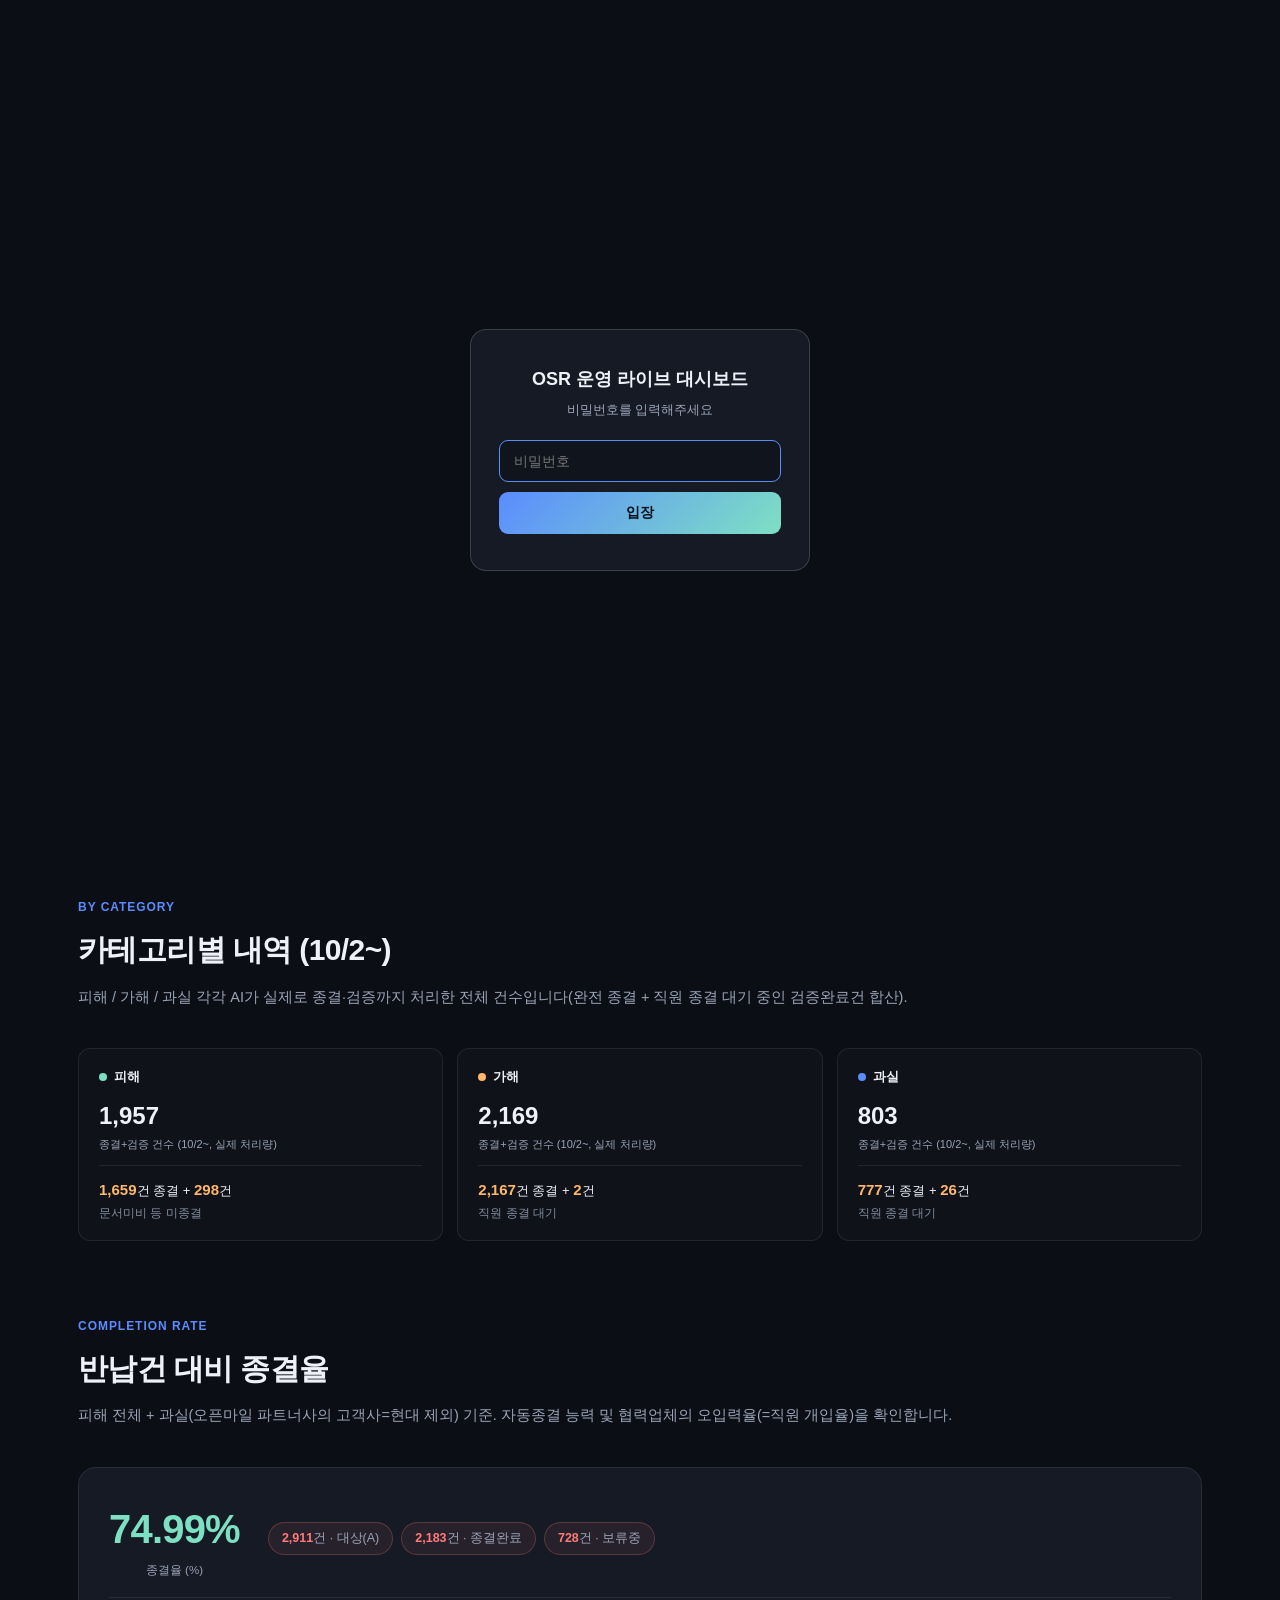
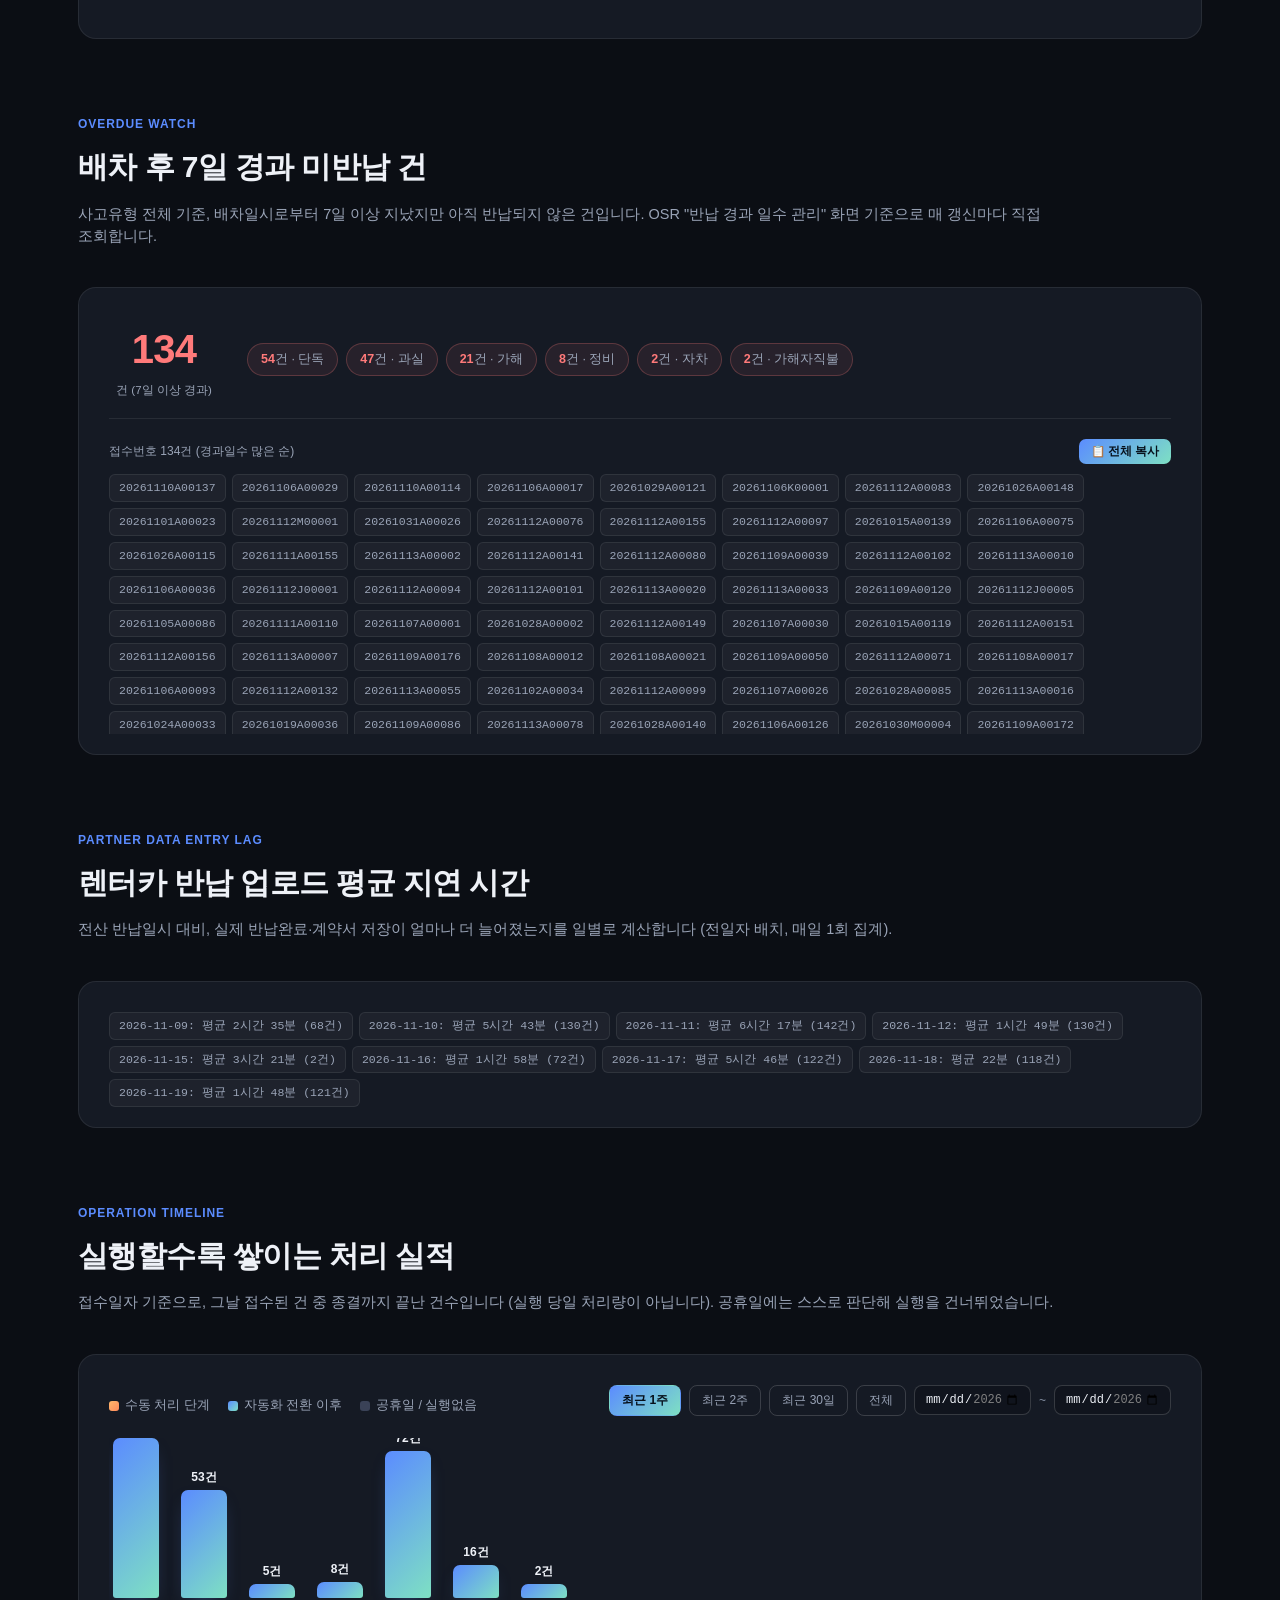
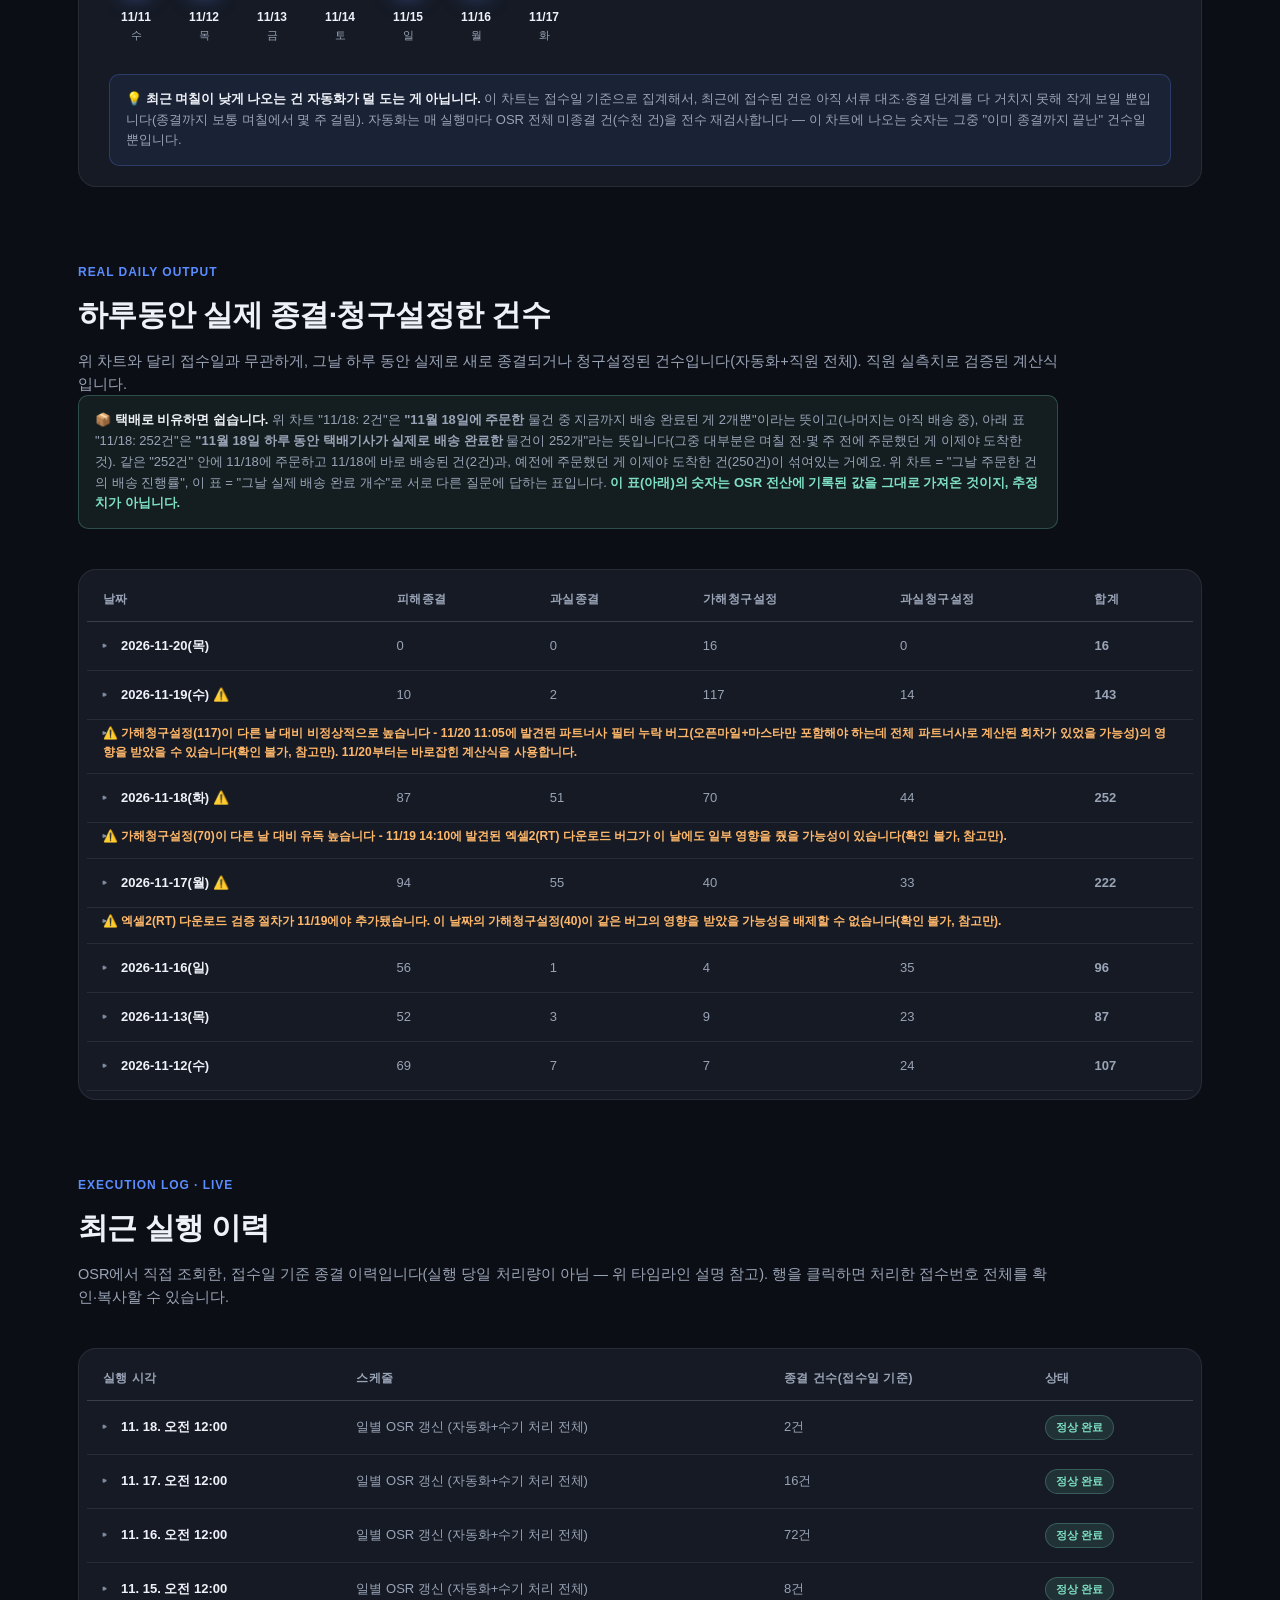
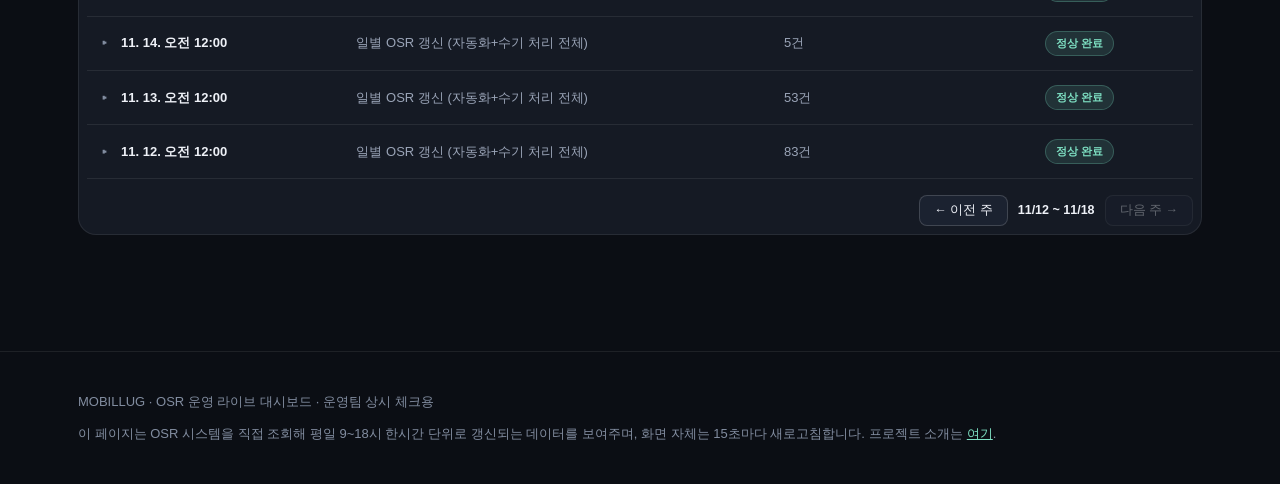
==== commit f8b7b9b7: "full spell-check pass: fix 며칠/섞여있는/곧 typos" ====
--- a/live.html
+++ b/live.html
@@ -312,7 +312,7 @@
       <div class="sec-title">하루동안 실제 종결·청구설정한 건수</div>
       <div class="sec-desc">위 차트와 달리 접수일과 무관하게, 그날 하루 동안 실제로 새로 종결되거나 청구설정된 건수입니다(자동화+직원 전체). 직원 실측치로 검증된 계산식입니다.</div>
       <div style="margin-bottom:20px; padding:14px 16px; background:rgba(126,224,195,.08); border:1px solid rgba(126,224,195,.25); border-radius:10px; font-size:13px; color:var(--txt-dim); line-height:1.6;">
-        📦 <b style="color:var(--txt);">택배로 비유하면 쉽습니다.</b> 위 차트 "11/18: 2건"은 <b>"11월 18일에 주문한</b> 물건 중 지금까지 배송 완료된 게 2개뿐"이라는 뜻이고(나머지는 아직 배송 중), 아래 표 "11/18: 252건"은 <b>"11월 18일 하루 동안 택배기사가 실제로 배송 완료한</b> 물건이 252개"라는 뜻입니다(그중 대부분은 멼칠 전·몇 주 전에 주문했던 게 이제야 도착한 것). 같은 "252건" 안에 11/18에 주문하고 11/18에 바로 배송된 건(2건)과, 예전에 주문했던 게 이제야 도착한 건(250건)이 섮여있는 거예요. 위 차트 = "그날 주문한 건의 배송 진행률", 이 표 = "그날 실제 배송 완료 개수"로 서로 다른 질문에 답하는 표입니다. <b style="color:var(--accent2);">이 표(아래)의 숫자는 OSR 전산에 기록된 값을 그대로 가져온 것이지, 추정치가 아닙니다.</b>
+        📦 <b style="color:var(--txt);">택배로 비유하면 쉽습니다.</b> 위 차트 "11/18: 2건"은 <b>"11월 18일에 주문한</b> 물건 중 지금까지 배송 완료된 게 2개뿐"이라는 뜻이고(나머지는 아직 배송 중), 아래 표 "11/18: 252건"은 <b>"11월 18일 하루 동안 택배기사가 실제로 배송 완료한</b> 물건이 252개"라는 뜻입니다(그중 대부분은 며칠 전·몇 주 전에 주문했던 게 이제야 도착한 것). 같은 "252건" 안에 11/18에 주문하고 11/18에 바로 배송된 건(2건)과, 예전에 주문했던 게 이제야 도착한 건(250건)이 섞여있는 거예요. 위 차트 = "그날 주문한 건의 배송 진행률", 이 표 = "그날 실제 배송 완료 개수"로 서로 다른 질문에 답하는 표입니다. <b style="color:var(--accent2);">이 표(아래)의 숫자는 OSR 전산에 기록된 값을 그대로 가져온 것이지, 추정치가 아닙니다.</b>
       </div>
     </div>
     <div class="chart-card" style="padding:8px 8px 8px;">
@@ -591,7 +591,7 @@
     return;
   }
   if(t.status === 'pending'){
-    el.textContent = '⏳ 대기 중 (곷 시작)';
+    el.textContent = '⏳ 대기 중 (곧 시작)';
     el.className = 'trigger-status pending';
     btn.disabled = true;
   } else if(t.status === 'running'){
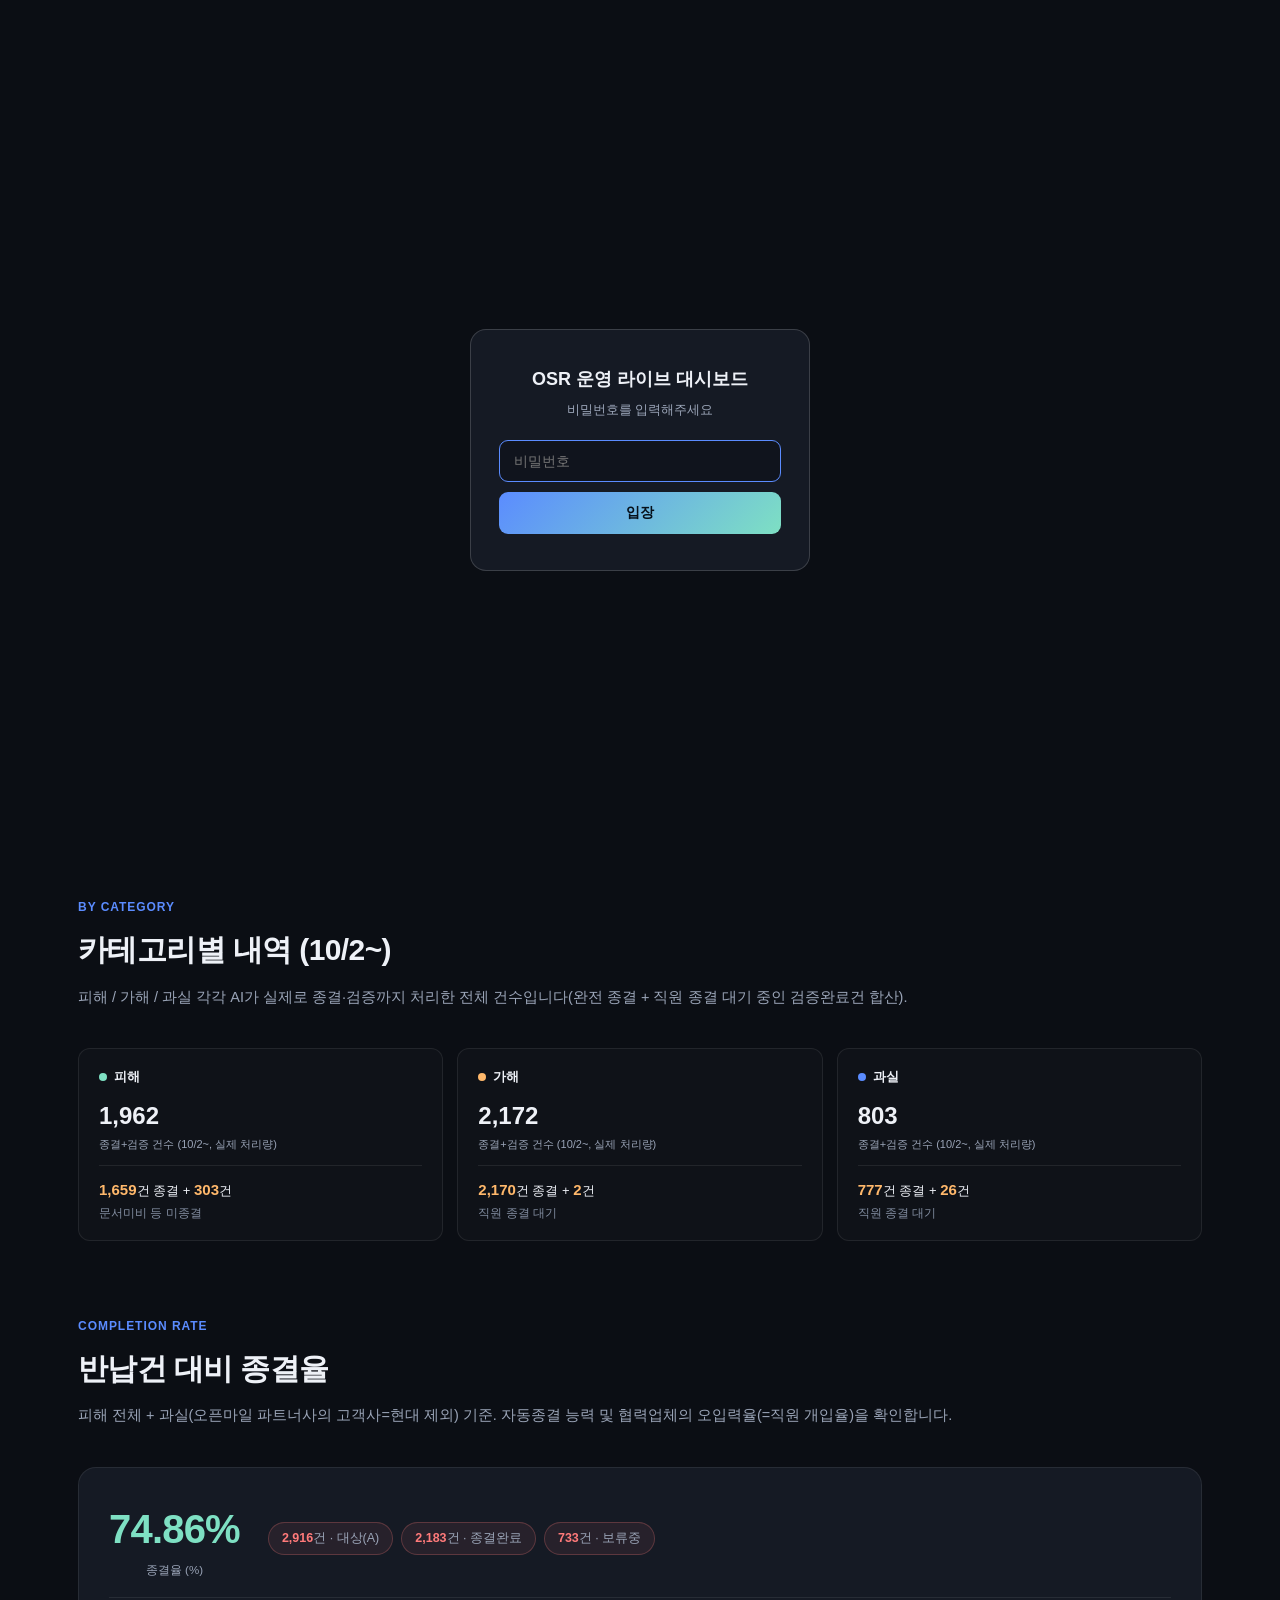
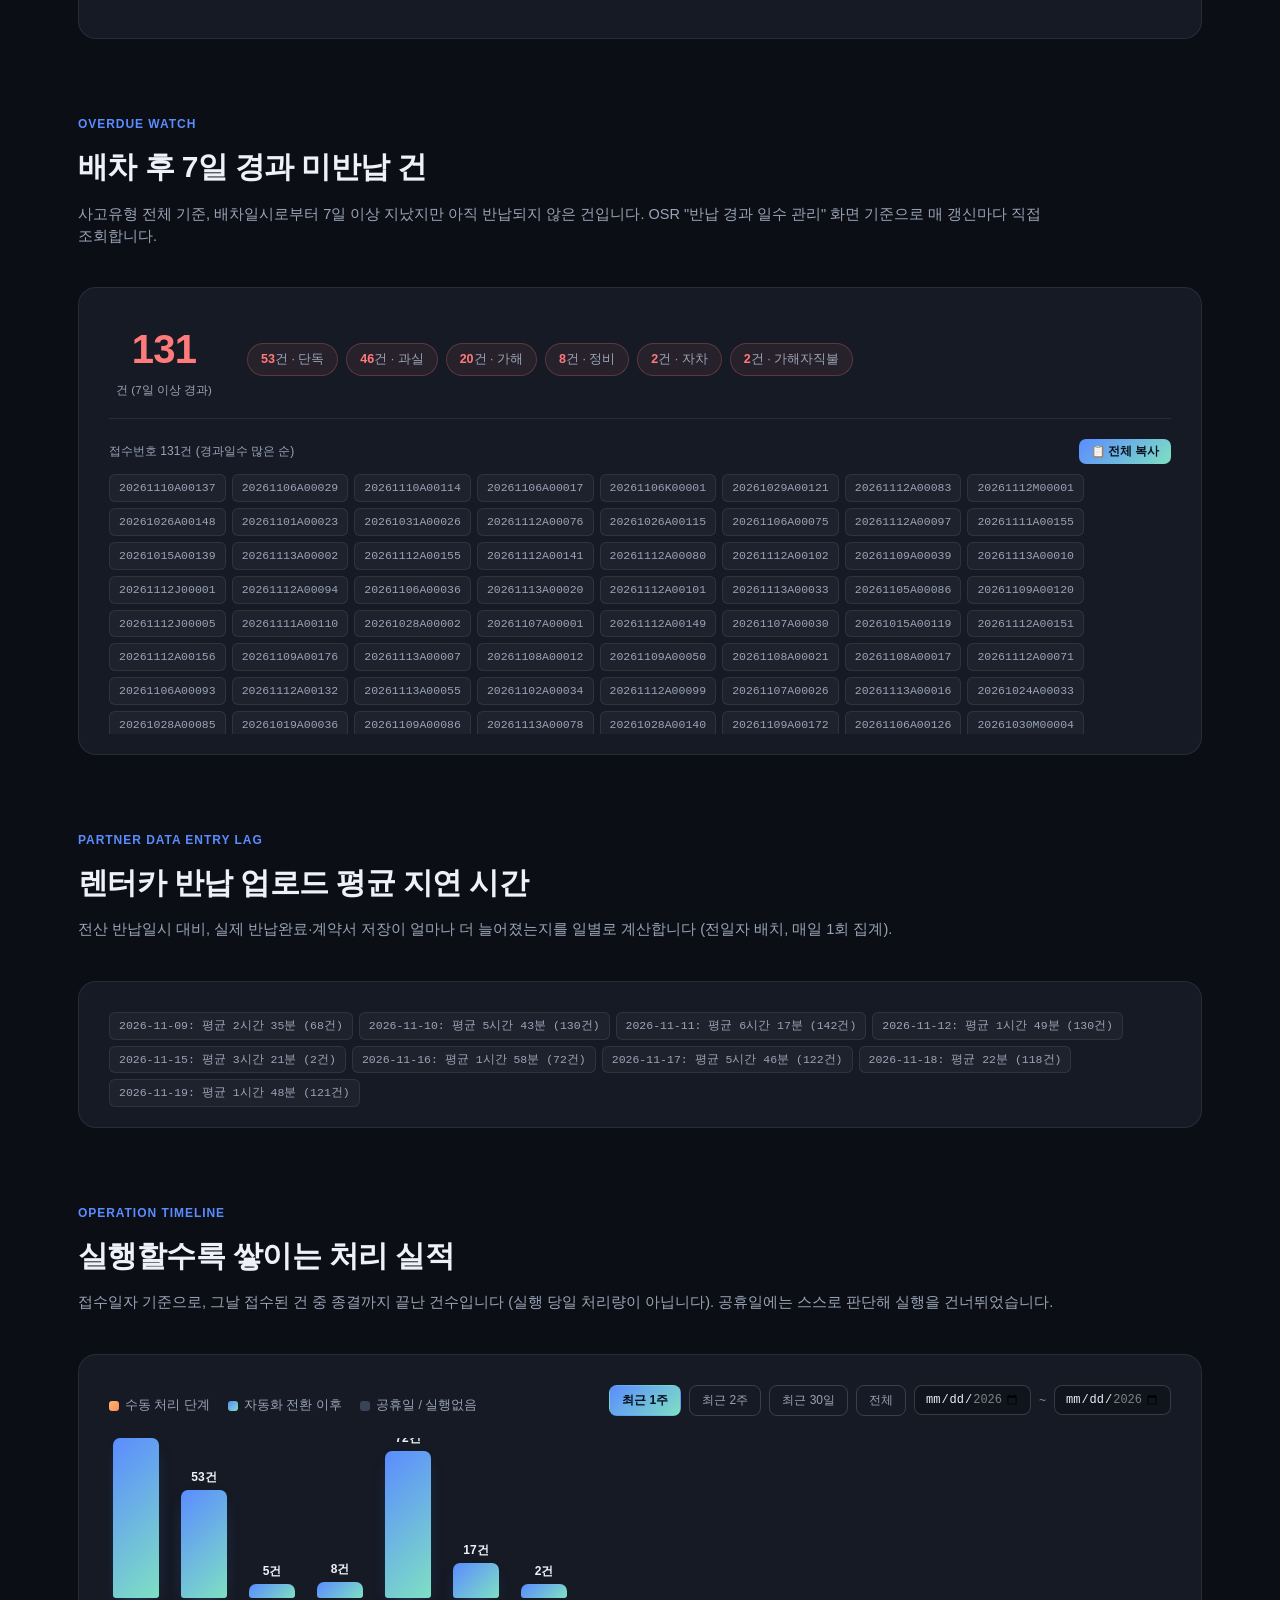
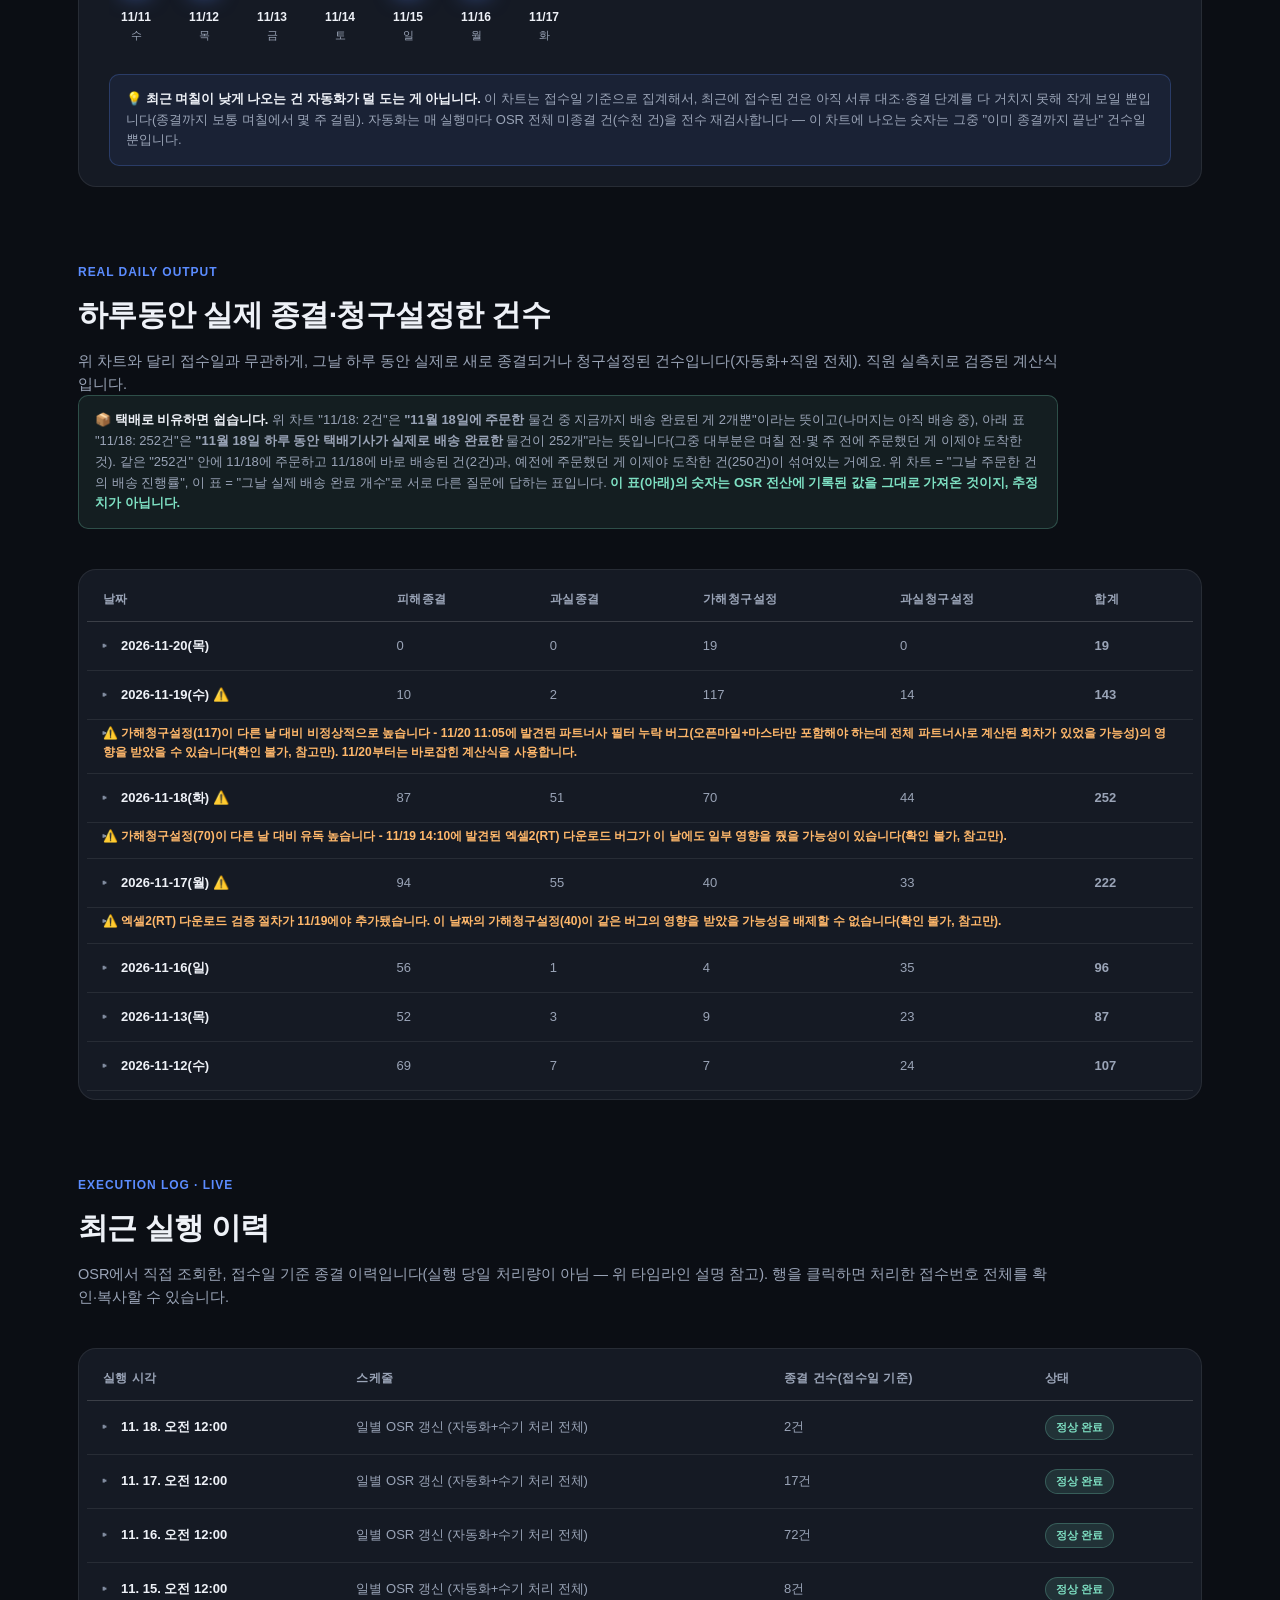
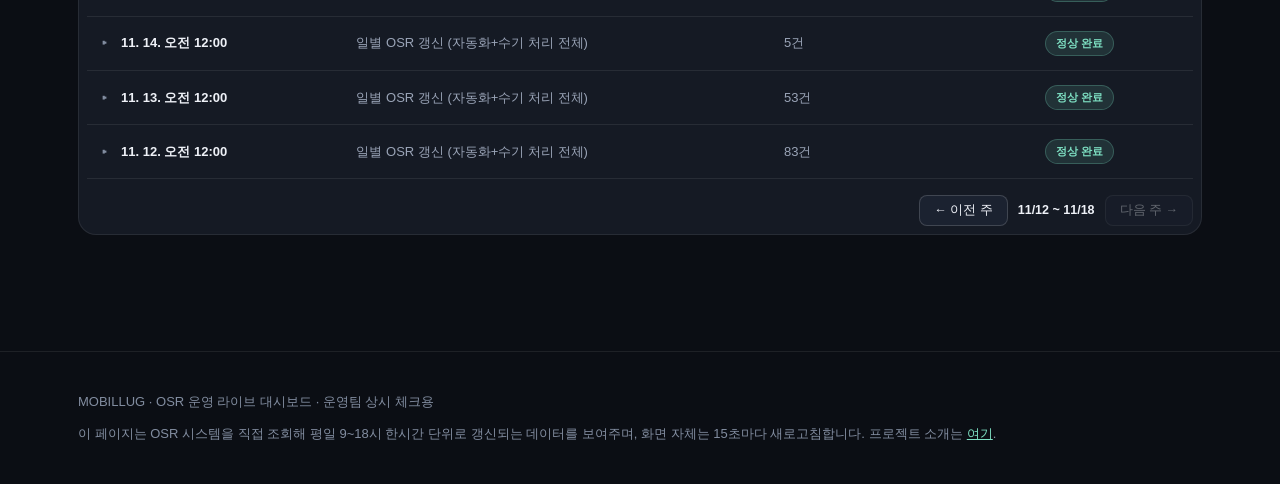
==== commit 7373a44b: "rename 대차이력 to 대차종결 throughout" ====
--- a/live.html
+++ b/live.html
@@ -5,7 +5,7 @@
 <meta name="robots" content="noindex, nofollow, noarchive">
 <meta name="viewport" content="width=device-width, initial-scale=1.0">
 <title>OSR 운영 라이브 대시보드</title>
-<meta name="description" content="OSR 대차이력 자동처리 운영팀 실시간 현황 대시보드. 누적 종결처리, 카테고리별 내역, 미반납 추적까지.">
+<meta name="description" content="OSR 대차종결 자동처리 운영팀 실시간 현황 대시보드. 누적 종결처리, 카테고리별 내역, 미반납 추적까지.">
 <meta property="og:type" content="website">
 <meta property="og:title" content="OSR 운영 라이브 대시보드">
 <meta property="og:description" content="누적 종결처리 건수, 카테고리별(피해/가해/과실) 내역, 미반납 추적까지 실시간으로 확인하세요.">
@@ -105,7 +105,7 @@
   <div class="wrap">
     <div class="brand">
       <div class="brand-badge">M</div>
-      <div>OSR 운영 라이브<small>MOBILLUG 대차이력 자동처리</small></div>
+      <div>OSR 운영 라이브<small>MOBILLUG 대차종결 자동처리</small></div>
     </div>
     <div class="navlinks">
       <a href="#category">카테고리별 내역</a>
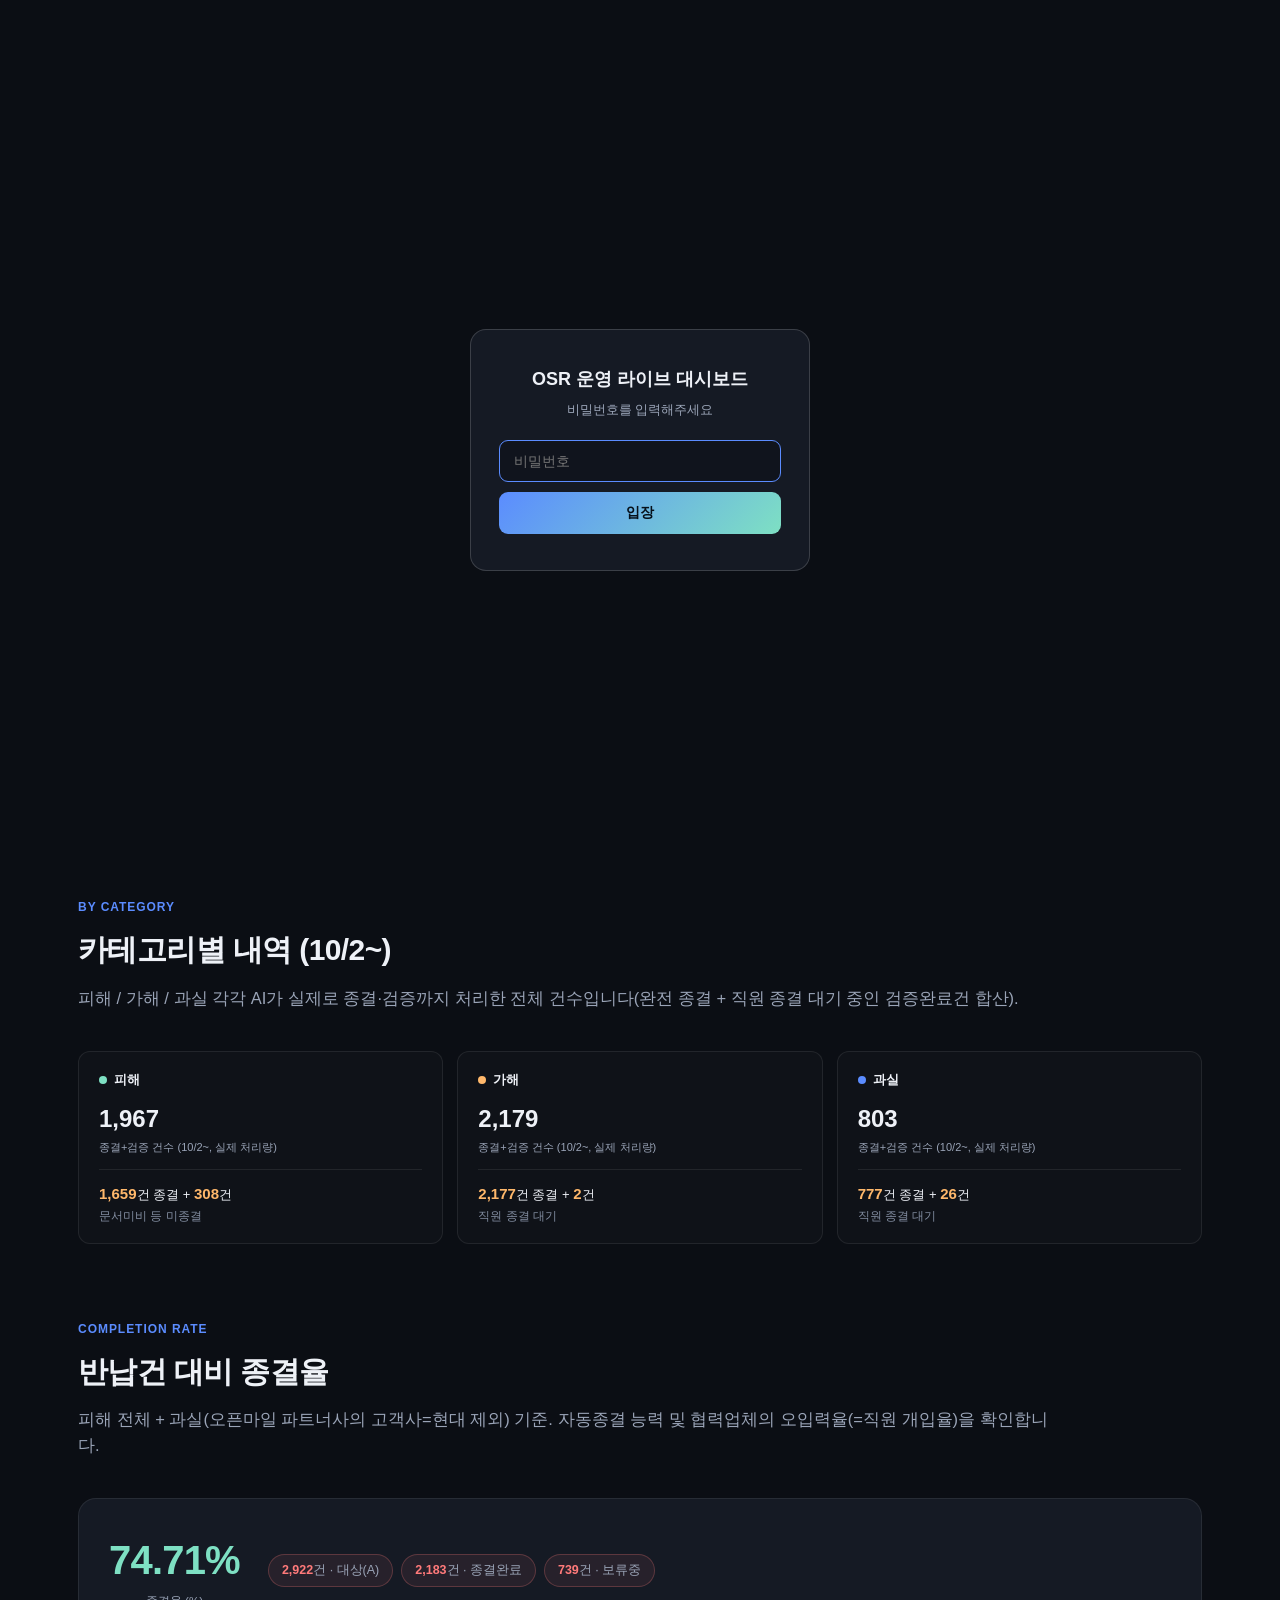
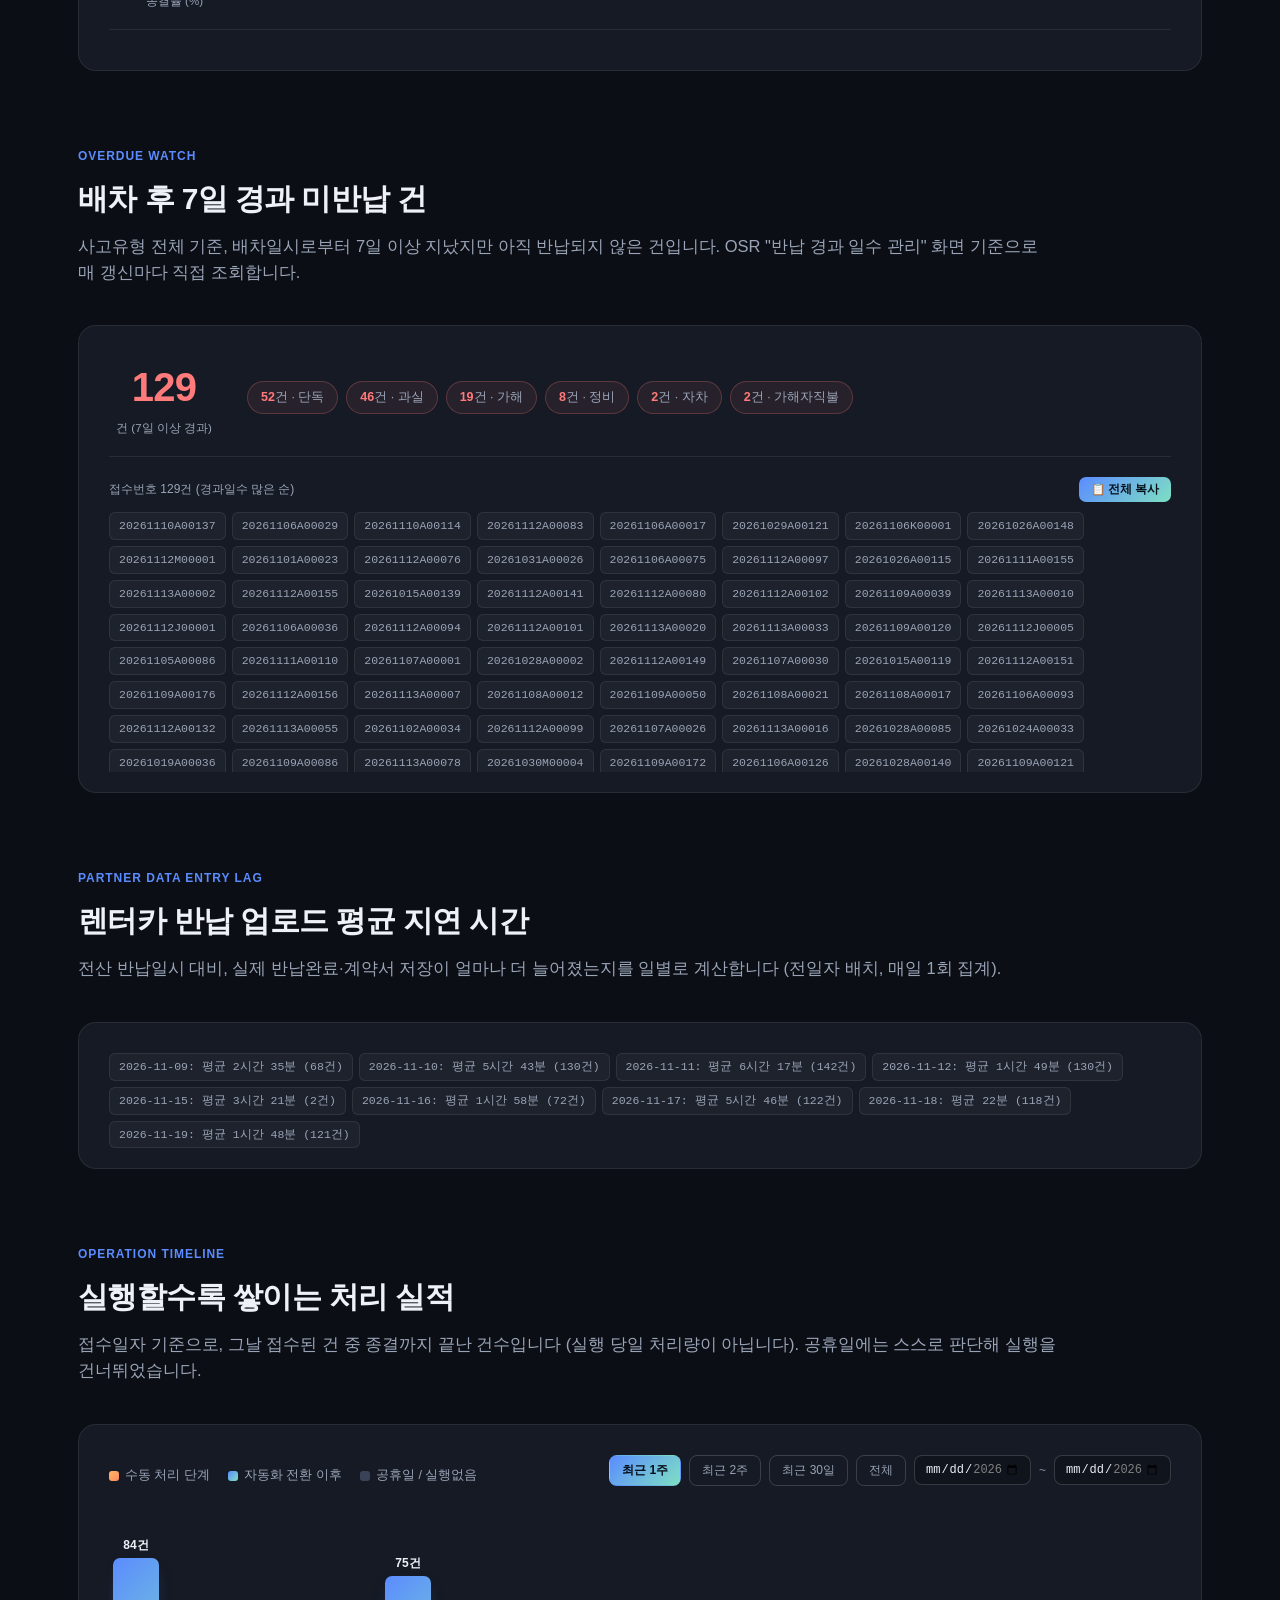
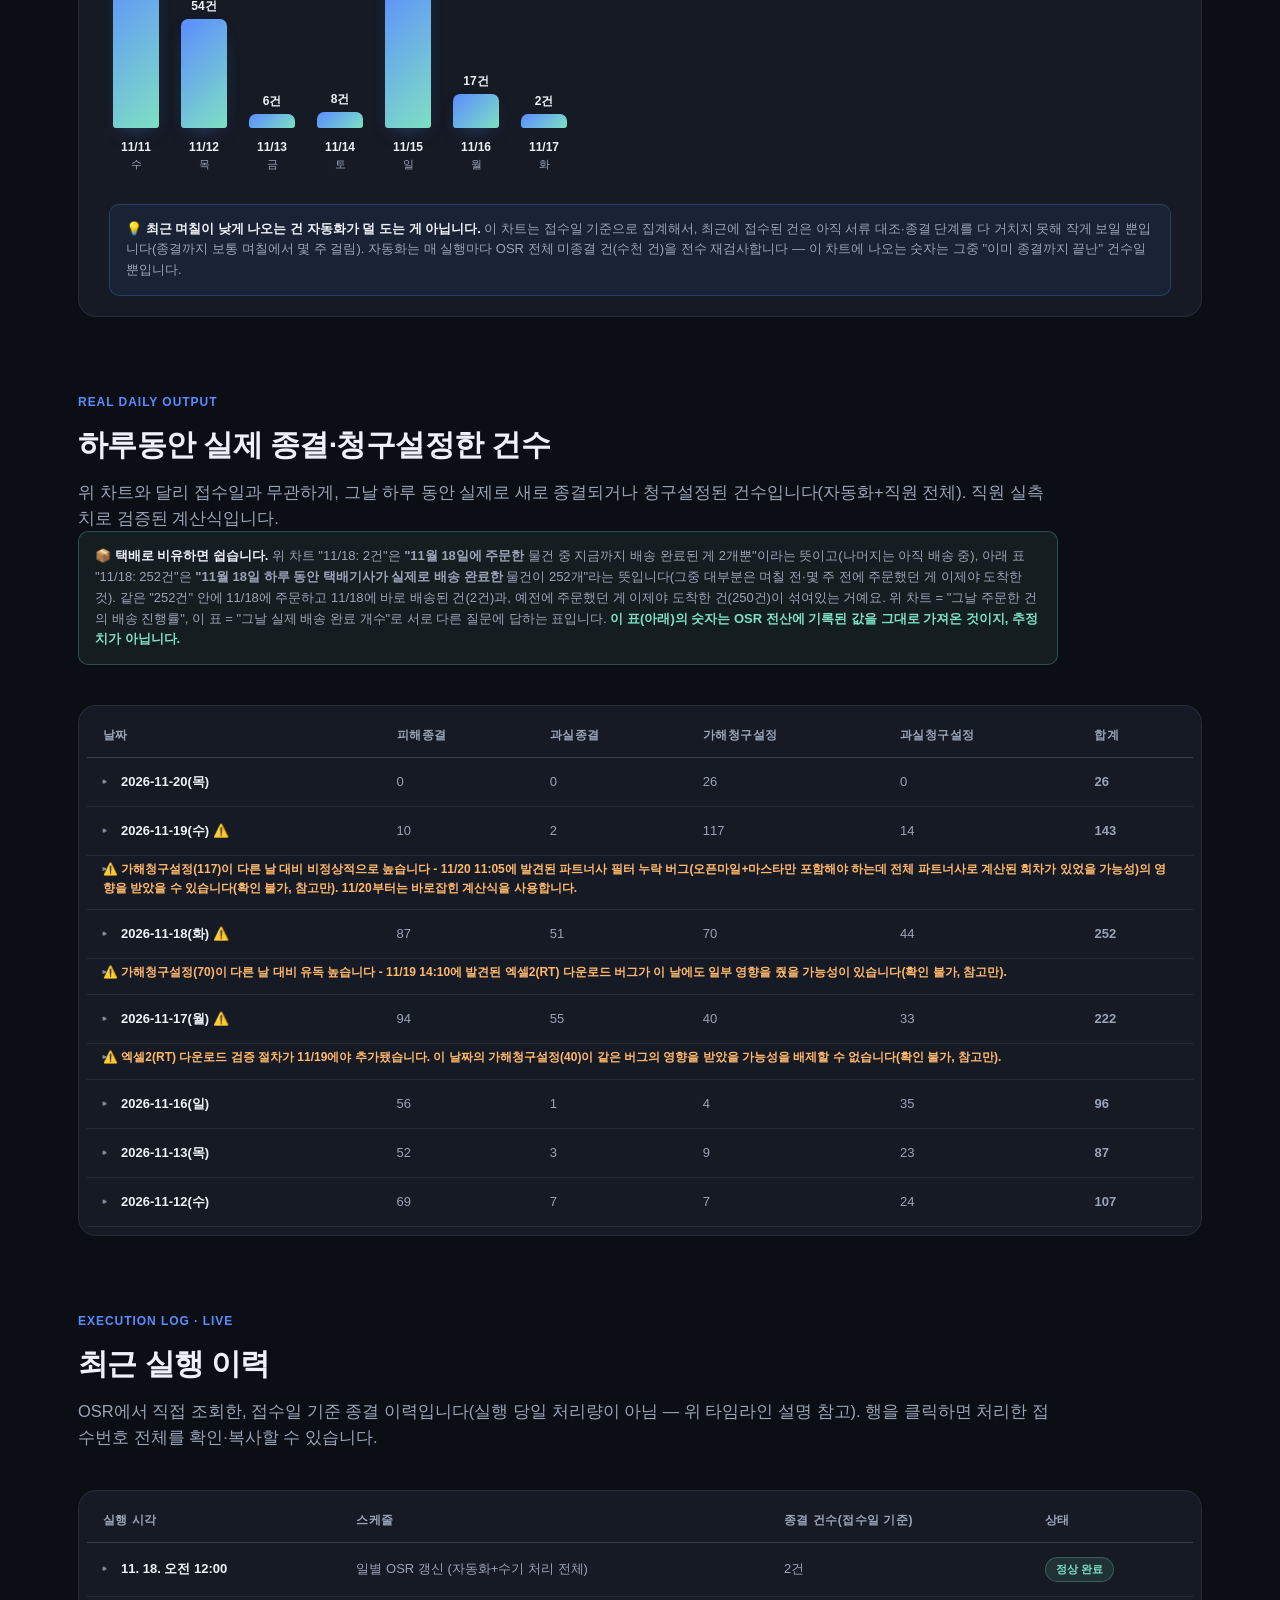
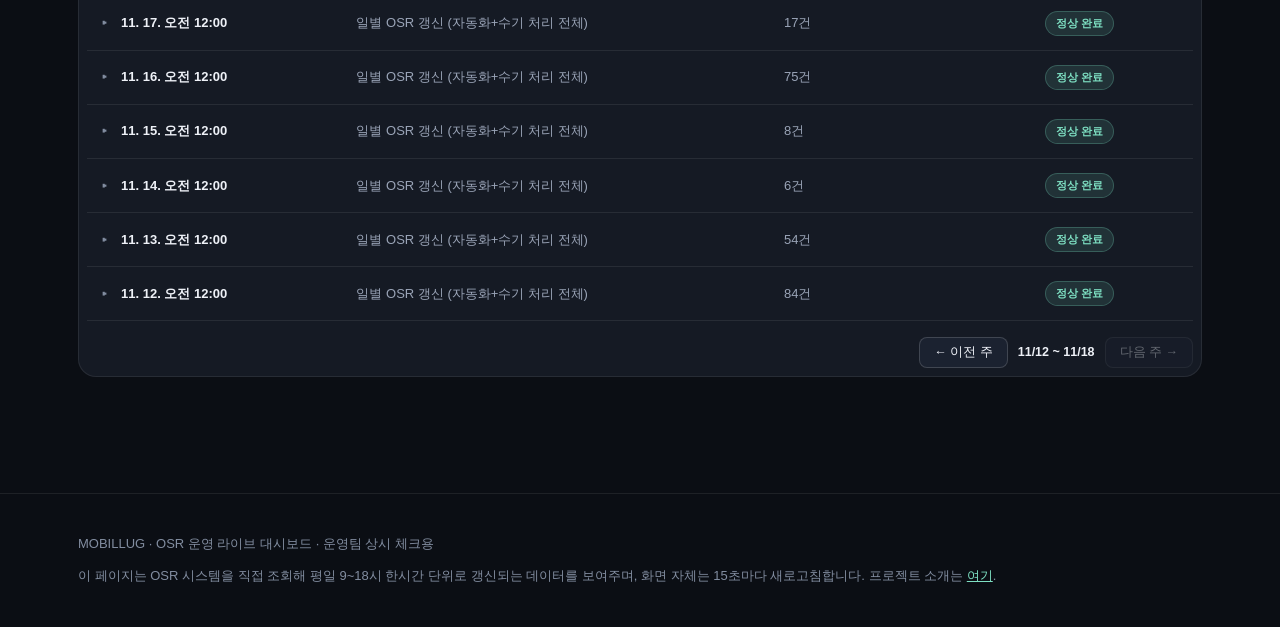
==== commit dfefc27b: "bump styles.css cache-bust to v=5" ====
--- a/live.html
+++ b/live.html
@@ -17,7 +17,7 @@
 <meta name="twitter:card" content="summary_large_image">
 <meta name="twitter:title" content="OSR 운영 라이브 대시보드">
 <meta name="twitter:image" content="https://kthldj-rgb.github.io/osr-dashboard/og-image.jpg">
-<link rel="stylesheet" href="styles.css?v=4">
+<link rel="stylesheet" href="styles.css?v=5">
 <style>
   .nav-cta{
     padding:8px 16px; border-radius:9px; font-size:12.5px; font-weight:700;
--- a/styles.css
+++ b/styles.css
@@ -57,7 +57,7 @@
   h1.title .grad{
     background:var(--grad); -webkit-background-clip:text; background-clip:text; color:transparent;
   }
-  .subtitle{margin-top:20px; font-size:16.5px; color:var(--txt-dim); max-width:980px; line-height:1.7;}
+  .subtitle{margin-top:20px; font-size:19.5px; color:var(--txt-dim); max-width:980px; line-height:1.65;}
   .hero-cta{display:flex; gap:12px; margin-top:34px; flex-wrap:wrap; align-items:center;}
   .btn{
     padding:12px 22px; border-radius:11px; font-size:14px; font-weight:700; text-decoration:none;
@@ -79,14 +79,14 @@
   .stat-cell.flash{background:var(--card-hi);}
   .stat-num{font-size:30px; font-weight:800; letter-spacing:-.02em;}
   .stat-num span.unit{font-size:15px; font-weight:600; color:var(--txt-dim); margin-left:3px;}
-  .stat-label{margin-top:6px; font-size:12.5px; color:var(--txt-dim);}
+  .stat-label{margin-top:6px; font-size:14.5px; color:var(--txt-dim);}
   .stat-sub{margin-top:2px; font-size:12px; color:var(--txt-faint);}
 
   .sec{padding:76px 0;}
   .sec-head{max-width:980px; margin-bottom:40px;}
   .sec-kicker{font-size:12px; font-weight:700; color:var(--accent); letter-spacing:.08em; text-transform:uppercase;}
   .sec-title{font-size:30px; font-weight:800; letter-spacing:-.02em; margin-top:10px;}
-  .sec-desc{margin-top:12px; color:var(--txt-dim); font-size:14.5px;}
+  .sec-desc{margin-top:12px; color:var(--txt-dim); font-size:16.5px;}
 
   .chart-card{background:var(--card); border:1px solid var(--line); border-radius:18px; padding:30px 30px 20px;}
   .chart-top{display:flex; justify-content:space-between; align-items:flex-end; margin-bottom:22px; flex-wrap:wrap; gap:14px;}
@@ -106,7 +106,7 @@
   .legend{display:flex; gap:18px; font-size:12.5px; color:var(--txt-dim);}
   .legend-item{display:flex; align-items:center; gap:6px;}
   .legend-swatch{width:10px; height:10px; border-radius:3px;}
-  .bars{display:flex; align-items:flex-end; gap:22px; height:220px; padding:0 4px 14px; overflow-x:auto; overflow-y:hidden; scroll-behavior:smooth;}
+  .bars{display:flex; align-items:flex-end; gap:22px; height:280px; padding:36px 4px 14px; overflow-x:auto; overflow-y:hidden; scroll-behavior:smooth;}
   .bars::-webkit-scrollbar{height:8px;}
   .bars::-webkit-scrollbar-thumb{background:var(--line-hi); border-radius:4px;}
   .bars::-webkit-scrollbar-track{background:transparent;}
@@ -135,8 +135,8 @@
   .pstep:not(:last-child)::before{content:''; position:absolute; left:19px; top:54px; bottom:-8px; width:2px; background:linear-gradient(var(--line-hi),transparent);}
   .pnum{flex-shrink:0; width:40px; height:40px; border-radius:50%; background:var(--card-hi); border:1px solid var(--line-hi);
         display:flex; align-items:center; justify-content:center; font-weight:800; font-size:14px; color:var(--accent2); z-index:1;}
-  .pbody b{font-size:15px; font-weight:700; display:block; margin-bottom:5px;}
-  .pbody p{font-size:13.3px; color:var(--txt-dim); max-width:900px;}
+  .pbody b{font-size:16.5px; font-weight:700; display:block; margin-bottom:5px;}
+  .pbody p{font-size:15.3px; color:var(--txt-dim); max-width:900px; line-height:1.55;}
   .ptag{display:inline-block; margin-top:9px; font-size:11px; padding:3px 9px; border-radius:6px;
         background:rgba(126,224,195,.1); color:var(--accent2); border:1px solid rgba(126,224,195,.22);}
 
@@ -144,15 +144,16 @@
               border:1px solid var(--line-hi); border-radius:20px; padding:38px; display:grid; grid-template-columns:1.1fr 1fr; gap:36px;}
   .cs-timeline{display:flex; flex-direction:column; gap:16px;}
   .cs-item{background:rgba(255,255,255,.03); border:1px solid var(--line); border-radius:12px; padding:16px 18px;}
-  .cs-time{font-size:11px; color:var(--accent2); font-weight:700; letter-spacing:.03em;}
-  .cs-text{font-size:13.2px; margin-top:5px; color:var(--txt); line-height:1.6;}
+  .cs-time{font-size:12.5px; color:var(--accent2); font-weight:700; letter-spacing:.03em;}
+  .cs-text{font-size:15px; margin-top:5px; color:var(--txt); line-height:1.6;}
   .cs-text b{color:var(--warn);} .cs-text b.ok{color:var(--accent2);}
-  .cs-head b{font-size:21px; display:block; margin-bottom:12px; letter-spacing:-.01em;}
-  .cs-head p{color:var(--txt-dim); font-size:14px; margin-bottom:18px;}
+  .cs-head b{font-size:22px; display:block; margin-bottom:12px; letter-spacing:-.01em;}
+  .cs-head p{color:var(--txt-dim); font-size:16px; margin-bottom:18px;}
+  .why-highlight{position:relative; background:linear-gradient(135deg, rgba(91,140,255,.1), rgba(126,224,195,.05)); border:1px solid rgba(91,140,255,.3); border-radius:22px; padding:34px 38px; box-shadow:0 0 0 1px rgba(91,140,255,.08), 0 20px 50px -25px rgba(91,140,255,.35);}
   .cs-metrics{display:flex; gap:14px; margin-top:22px;}
-  .cs-metric{flex:1; background:rgba(0,0,0,.2); border:1px solid var(--line); border-radius:12px; padding:16px;}
-  .cs-metric .n{font-size:22px; font-weight:800;}
-  .cs-metric .l{font-size:11.5px; color:var(--txt-dim); margin-top:3px;}
+  .cs-metric{flex:1; background:rgba(0,0,0,.2); border:1px solid var(--line); border-radius:12px; padding:16px 10px;}
+  .cs-metric .n{font-size:24px; font-weight:800; white-space:nowrap; letter-spacing:-.02em;}
+  .cs-metric .l{font-size:13.5px; color:var(--txt-dim); margin-top:3px; line-height:1.4;}
 
   .log-table{width:100%; border-collapse:collapse; font-size:13px;}
   .log-table thead th{text-align:left; padding:12px 16px; color:var(--txt-dim); font-weight:600; font-size:12px;
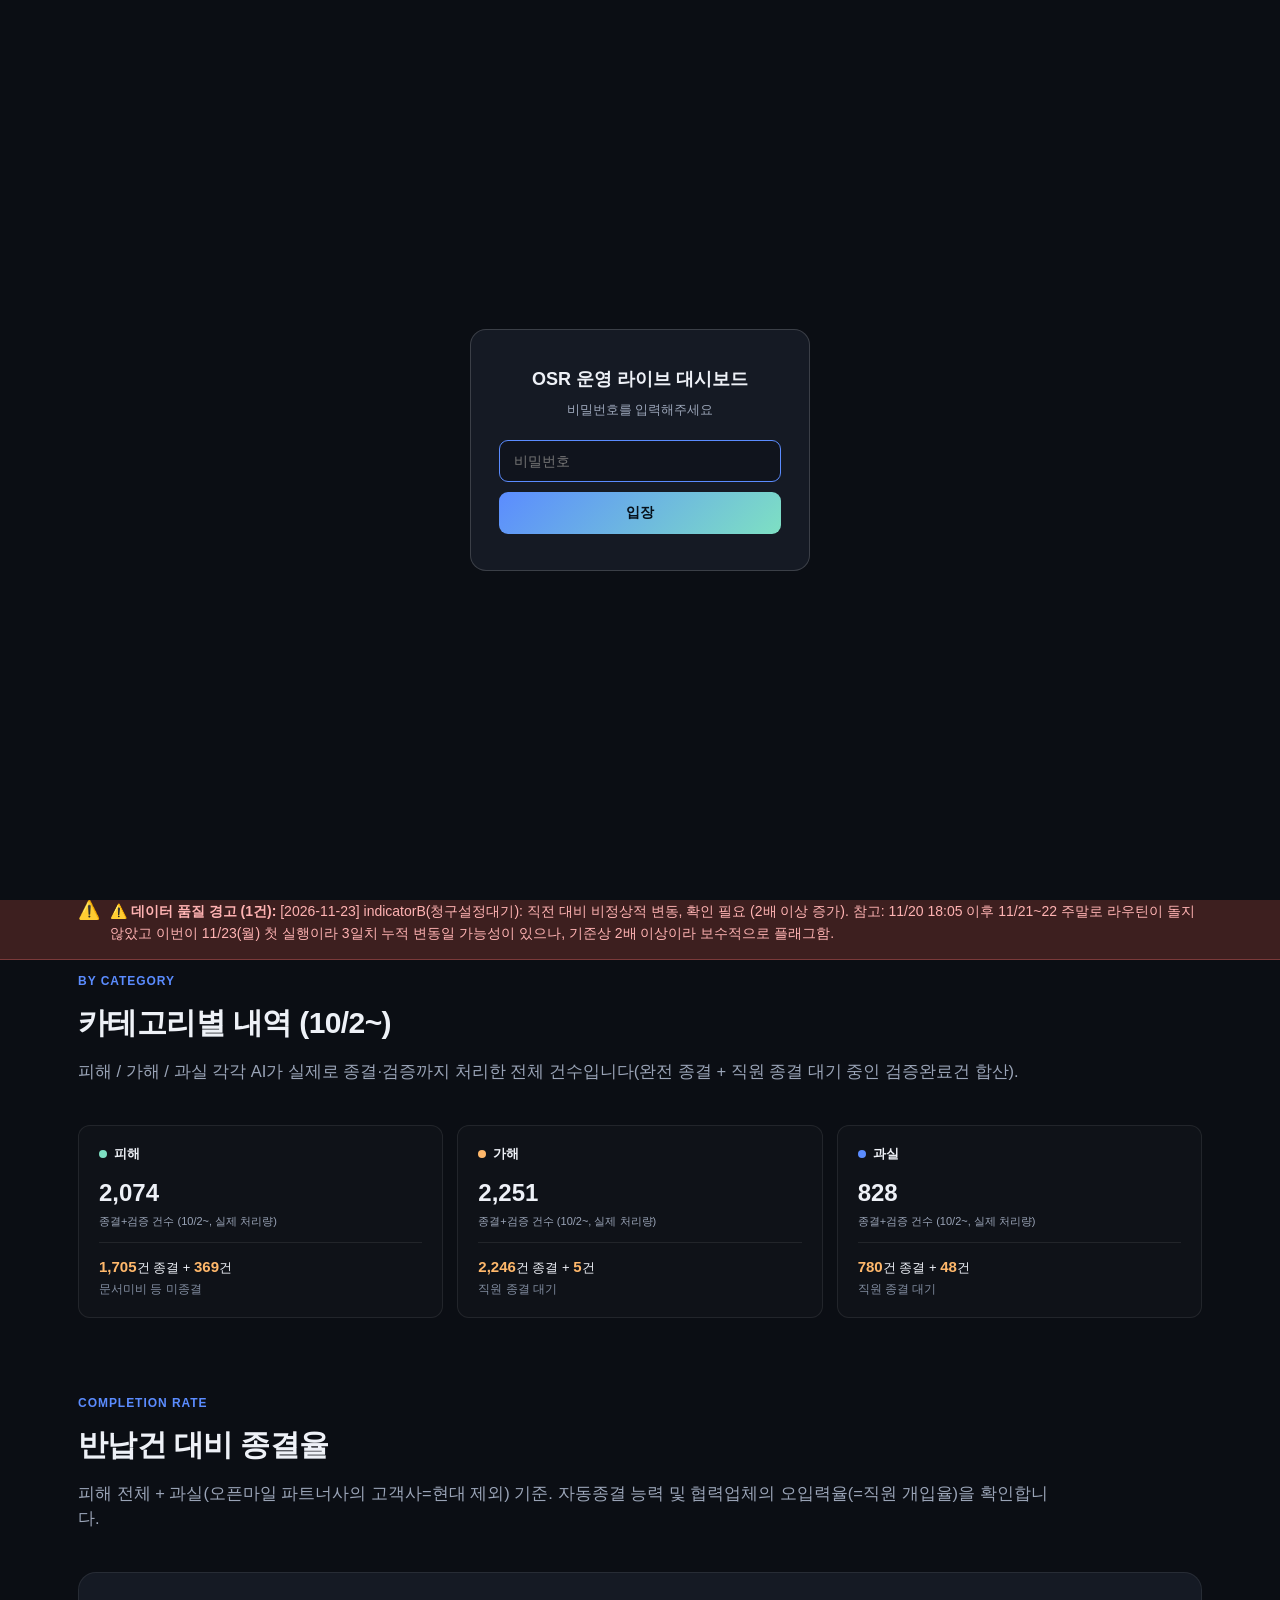
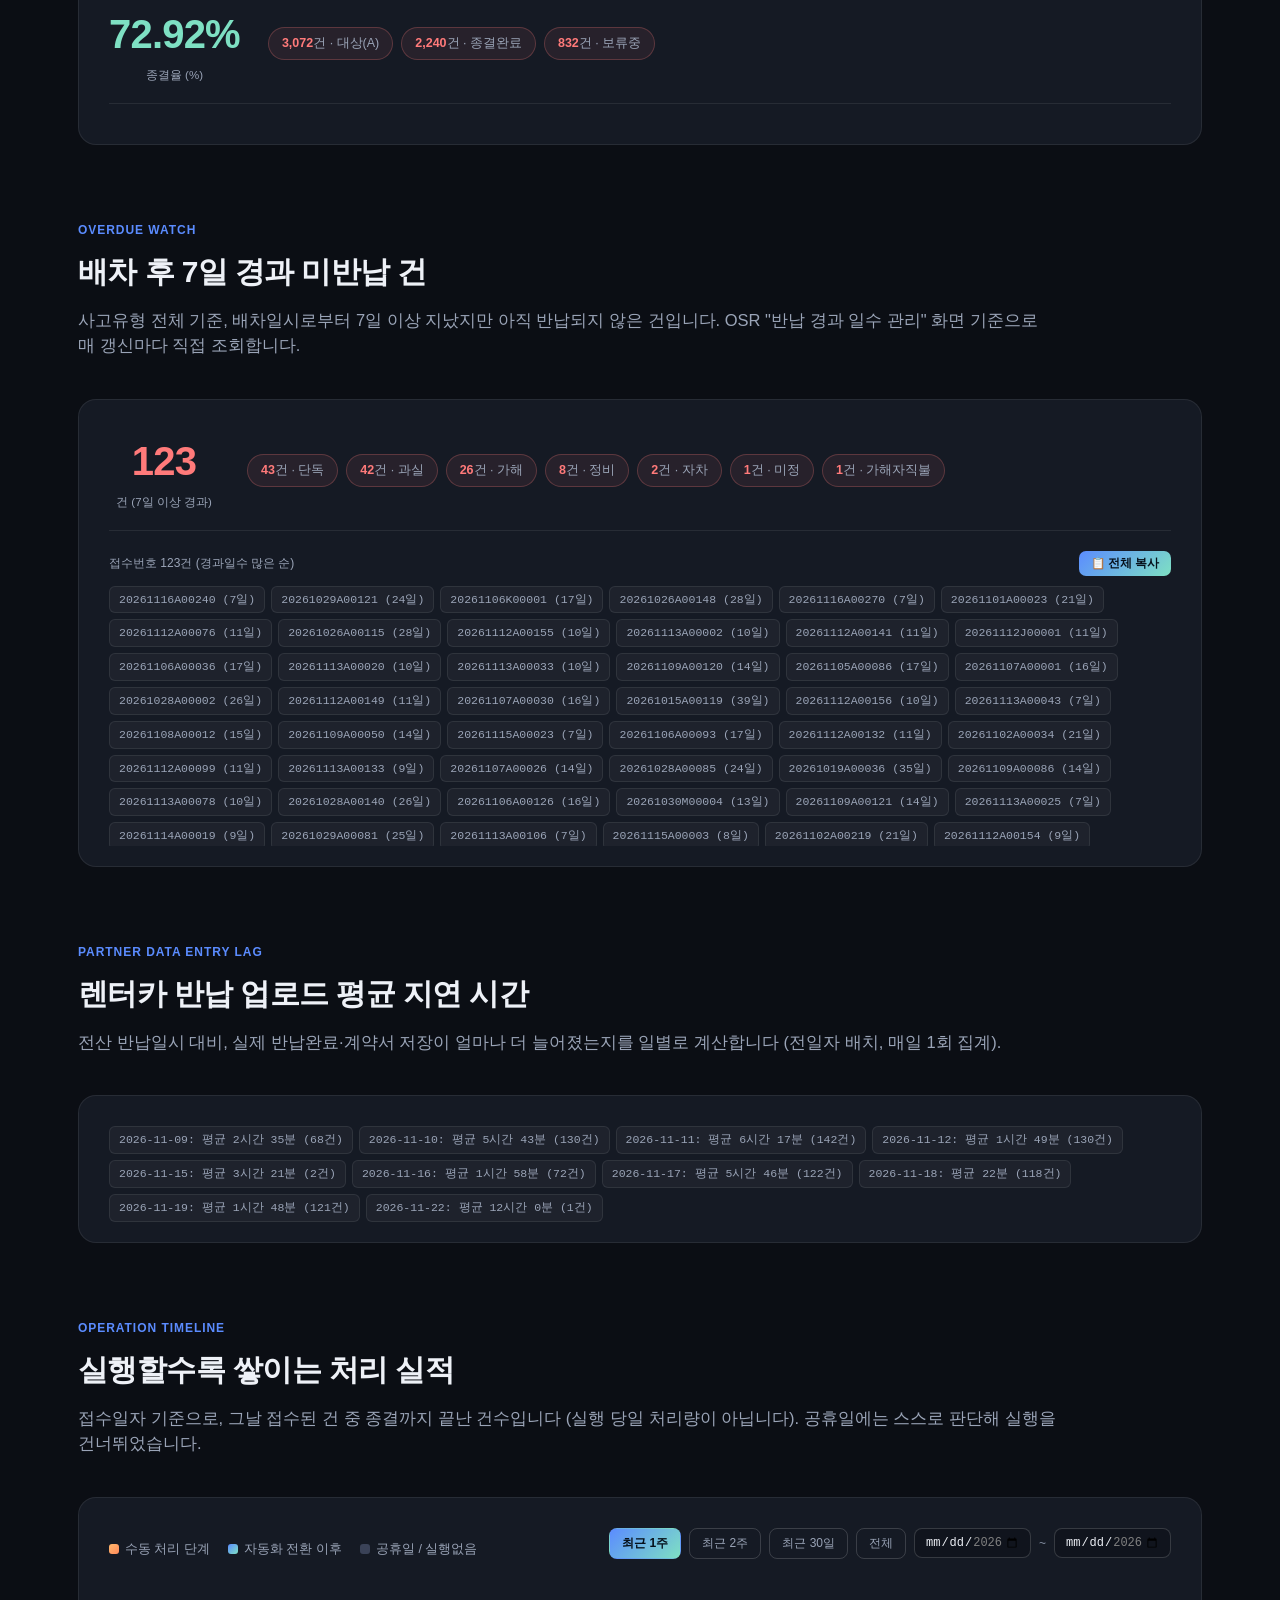
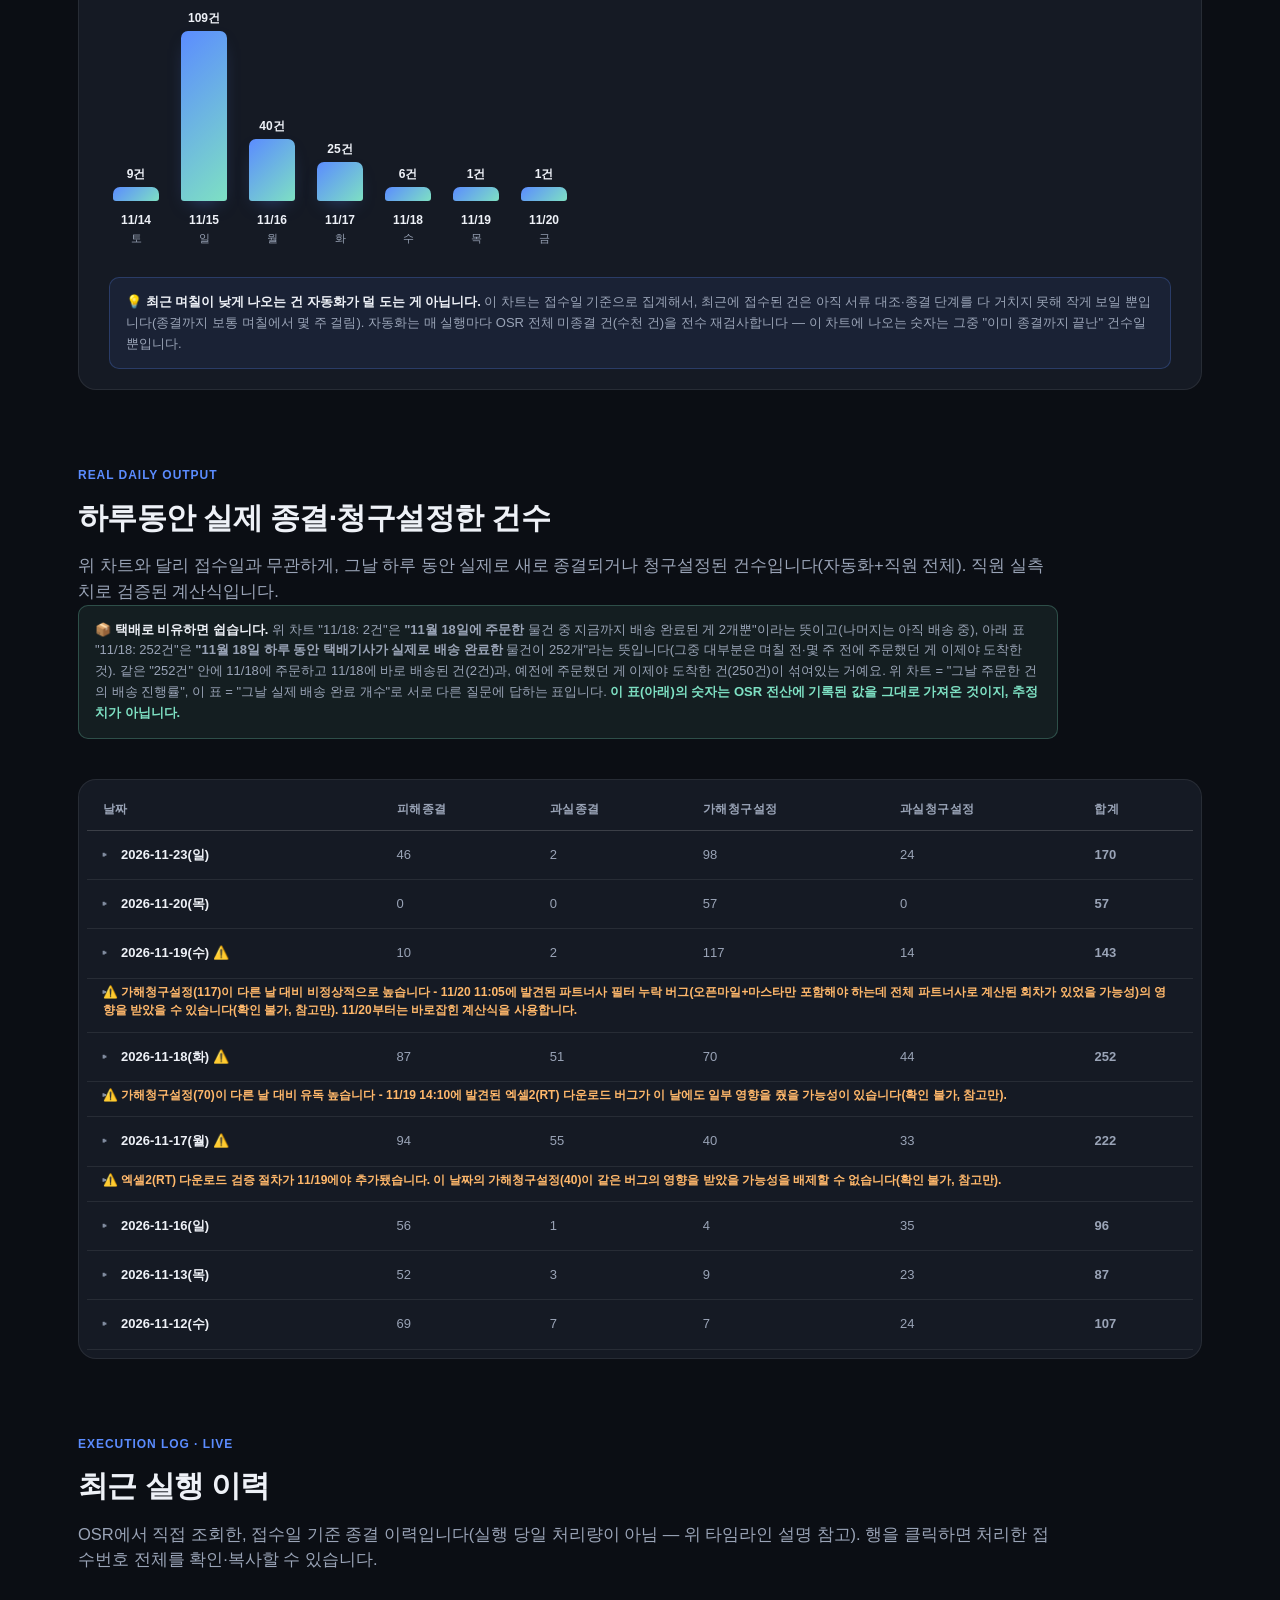
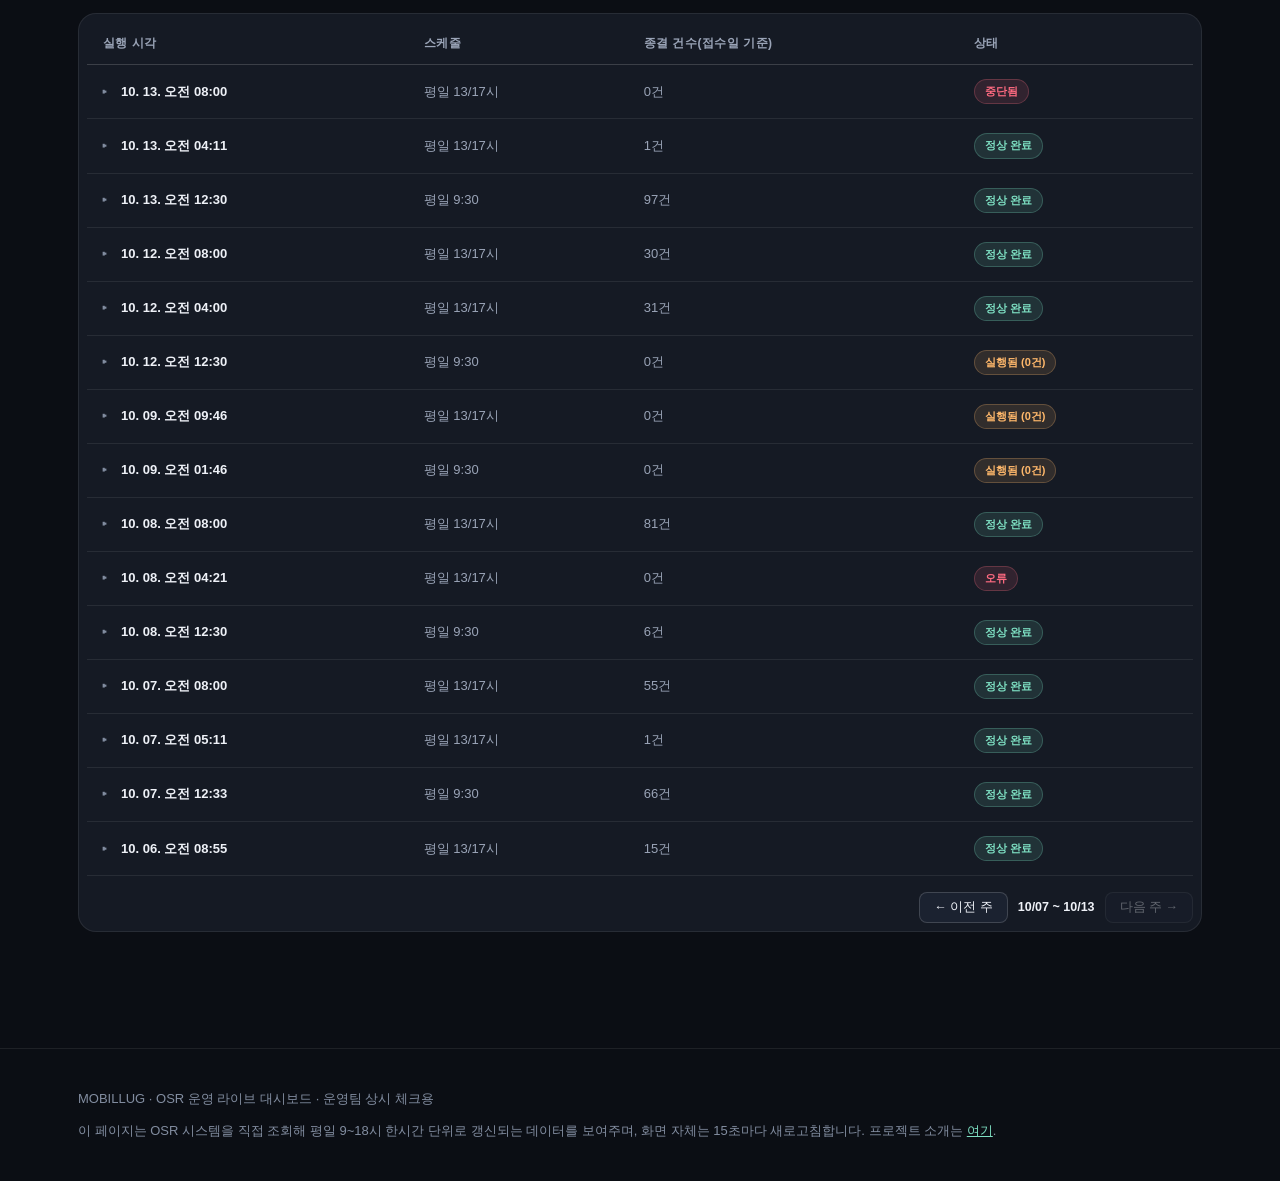
==== commit fbf315ea: "fix: overdue case chips showed "undefined" - field is caseNumber not case" ====
--- a/live.html
+++ b/live.html
@@ -630,7 +630,7 @@
   document.getElementById('overdueListLabel').textContent = `접수번호 ${cases.length}건 (경과일수 많은 순)`;
   const chipsEl = document.getElementById('overdueChips');
   chipsEl.innerHTML = cases.length
-    ? cases.map(c=>`<span class="case-chip">${typeof c === 'string' ? c : c.case}${(typeof c === 'object' && c.days != null) ? ` (${c.days}일)` : ''}</span>`).join('')
+    ? cases.map(c=>`<span class="case-chip">${typeof c === 'string' ? c : (c.caseNumber ?? c.case)}${(typeof c === 'object' && c.days != null) ? ` (${c.days}일)` : ''}</span>`).join('')
     : '<span style="color:var(--txt-faint); font-size:12px;">7일 이상 경과건 없음</span>';
 }
 
--- a/styles.css
+++ b/styles.css
@@ -43,7 +43,7 @@
   .dot.offline{background:var(--danger); box-shadow:0 0 8px var(--danger); animation:none;}
   @keyframes pulse{0%,100%{opacity:1} 50%{opacity:.35}}
 
-  header.hero{padding:86px 0 64px; position:relative;}
+  header.hero{padding:86px 0 30px; position:relative;}
   .eyebrow{
     display:inline-flex; align-items:center; gap:8px; font-size:12.5px; font-weight:600;
     color:var(--accent2); background:rgba(126,224,195,.08); border:1px solid rgba(126,224,195,.25);
@@ -58,6 +58,12 @@
     background:var(--grad); -webkit-background-clip:text; background-clip:text; color:transparent;
   }
   .subtitle{margin-top:20px; font-size:19.5px; color:var(--txt-dim); max-width:980px; line-height:1.65;}
+  .sum-list{list-style:none; margin-top:16px; display:flex; flex-direction:column; gap:11px; max-width:760px;}
+  .sum-list li{position:relative; padding-left:28px; font-size:16.5px; color:var(--txt-dim); line-height:1.5;}
+  .sum-list li::before{content:"\2713"; position:absolute; left:0; top:0; color:var(--accent2); font-weight:800;}
+  .sum-list b{color:var(--accent2); font-weight:800;}
+  .sum-list-sm{margin-top:8px; gap:7px;}
+  .sum-list-sm li{font-size:14.5px; padding-left:24px;}
   .hero-cta{display:flex; gap:12px; margin-top:34px; flex-wrap:wrap; align-items:center;}
   .btn{
     padding:12px 22px; border-radius:11px; font-size:14px; font-weight:700; text-decoration:none;
@@ -147,6 +153,7 @@
   .cs-time{font-size:12.5px; color:var(--accent2); font-weight:700; letter-spacing:.03em;}
   .cs-text{font-size:15px; margin-top:5px; color:var(--txt); line-height:1.6;}
   .cs-text b{color:var(--warn);} .cs-text b.ok{color:var(--accent2);}
+  .subtitle b, .sec-desc b, .pbody p b, .cs-head p b{color:var(--accent2); font-weight:800;}
   .cs-head b{font-size:22px; display:block; margin-bottom:12px; letter-spacing:-.01em;}
   .cs-head p{color:var(--txt-dim); font-size:16px; margin-bottom:18px;}
   .why-highlight{position:relative; background:linear-gradient(135deg, rgba(91,140,255,.1), rgba(126,224,195,.05)); border:1px solid rgba(91,140,255,.3); border-radius:22px; padding:34px 38px; box-shadow:0 0 0 1px rgba(91,140,255,.08), 0 20px 50px -25px rgba(91,140,255,.35);}
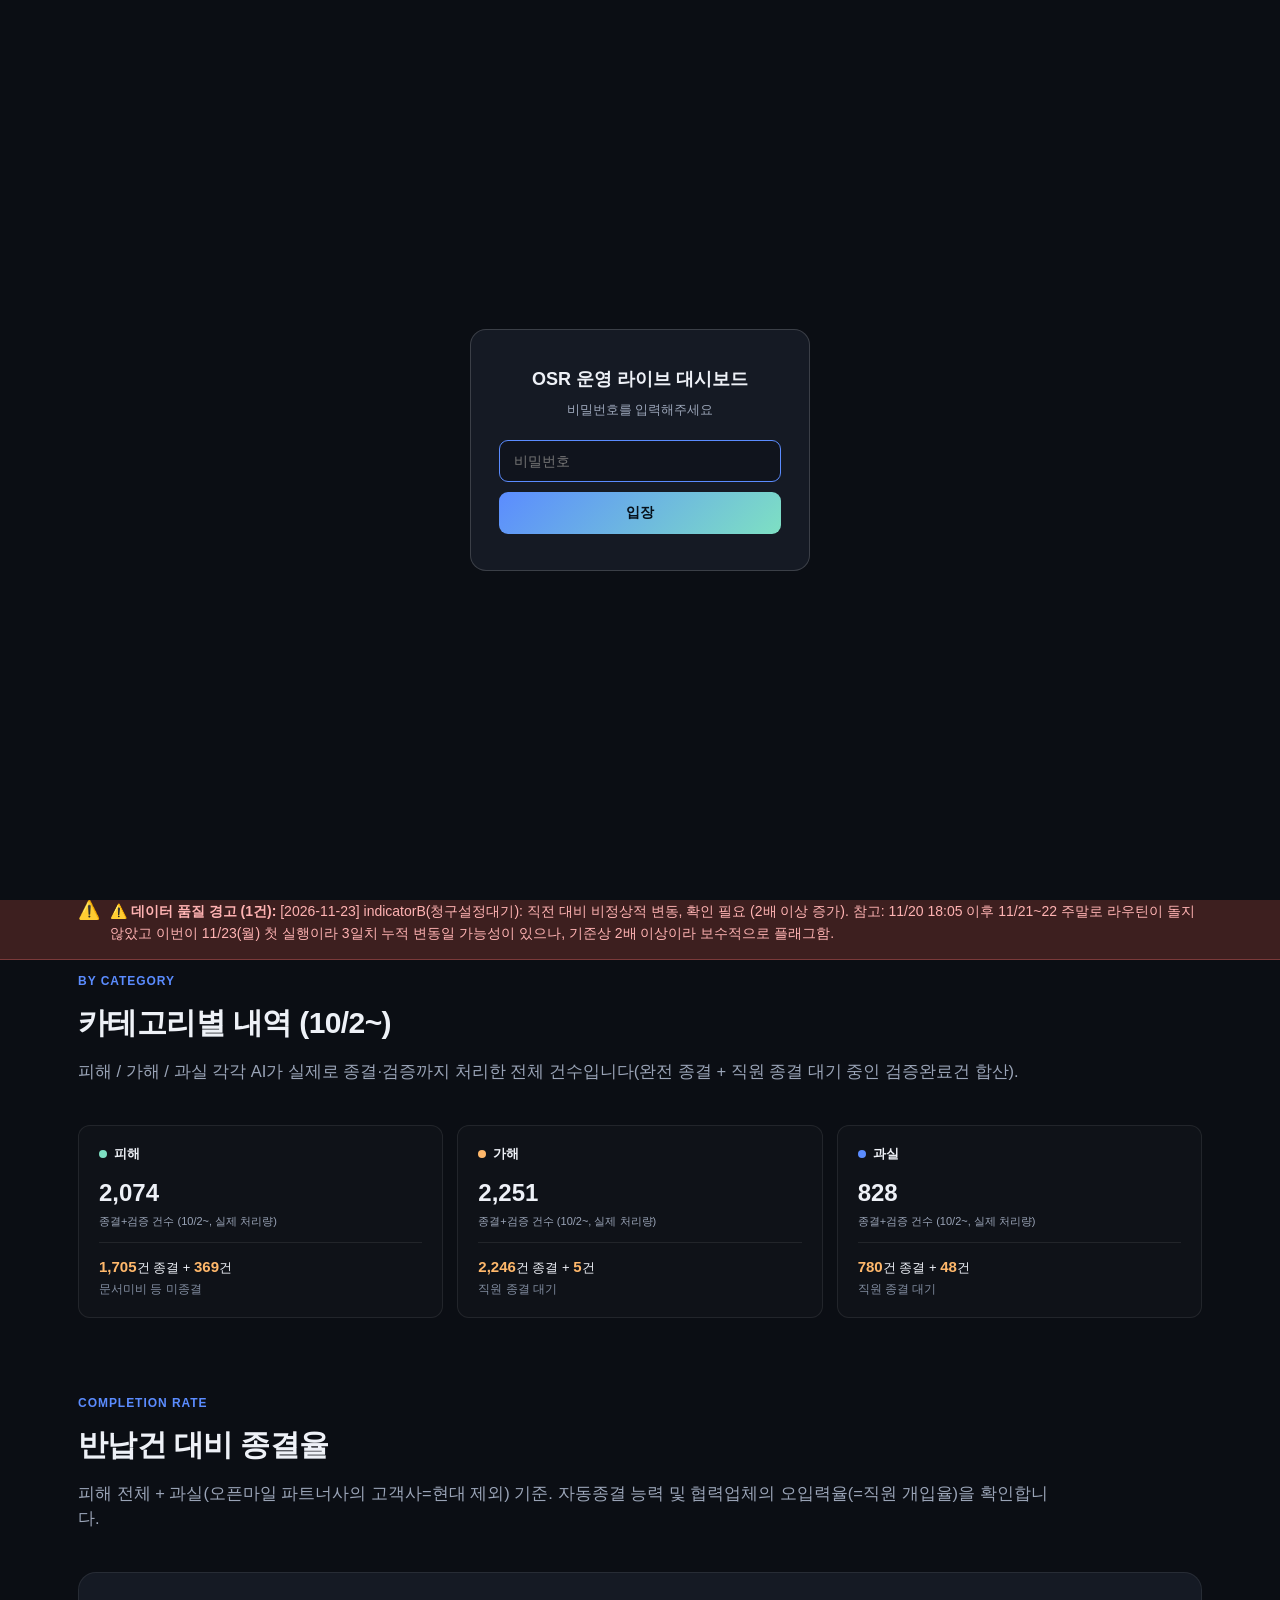
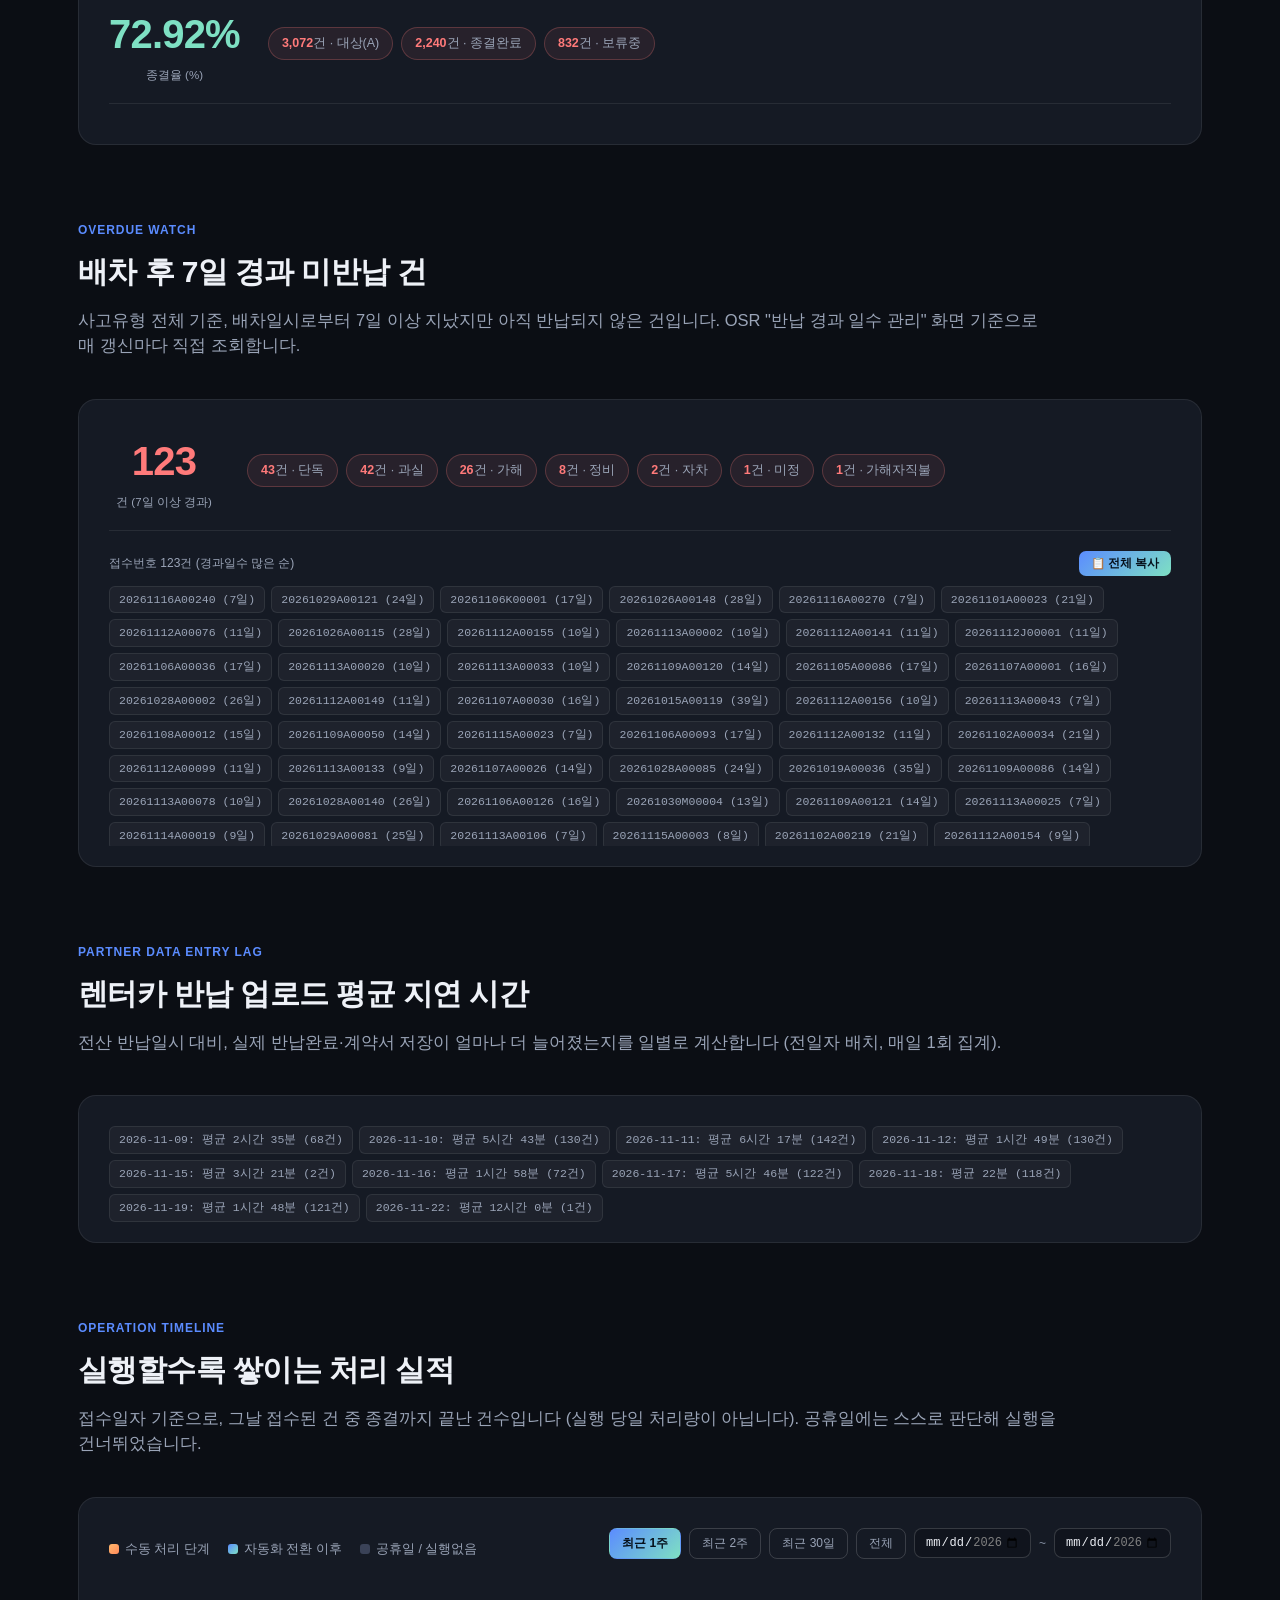
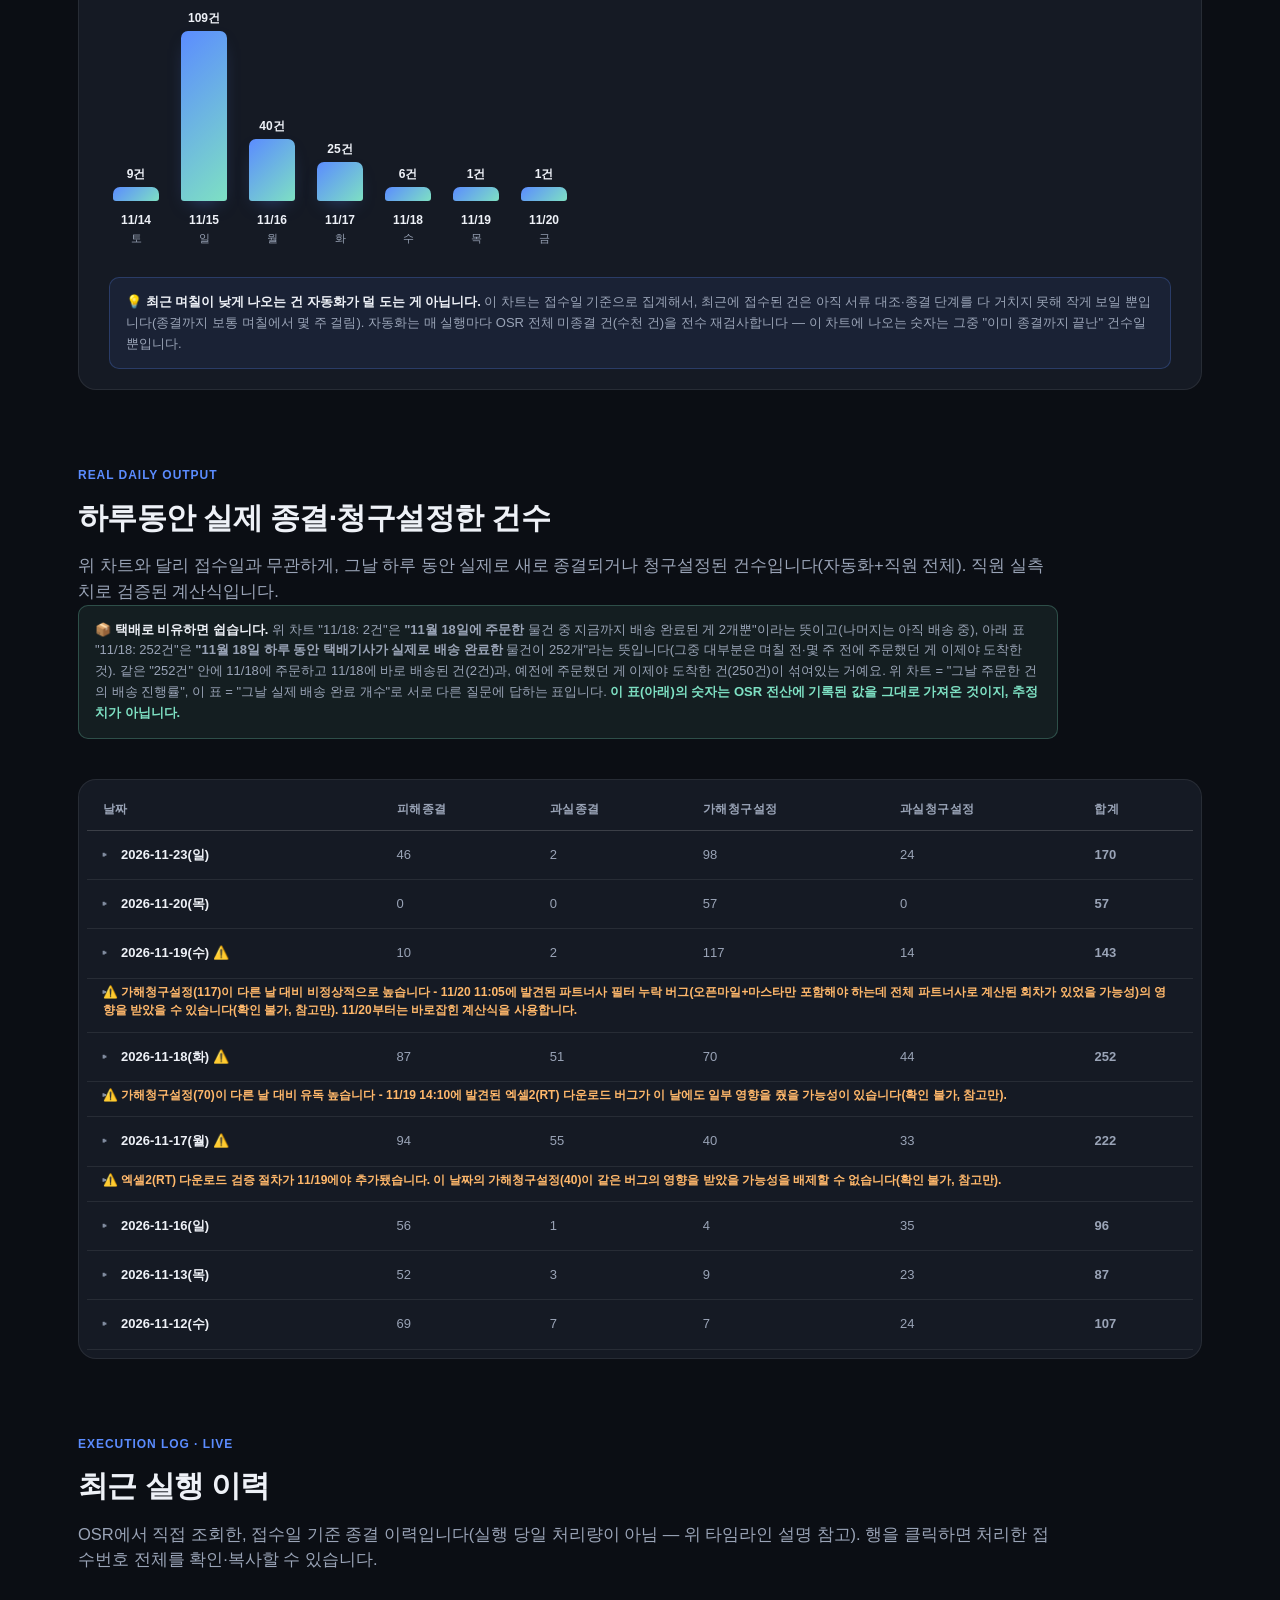
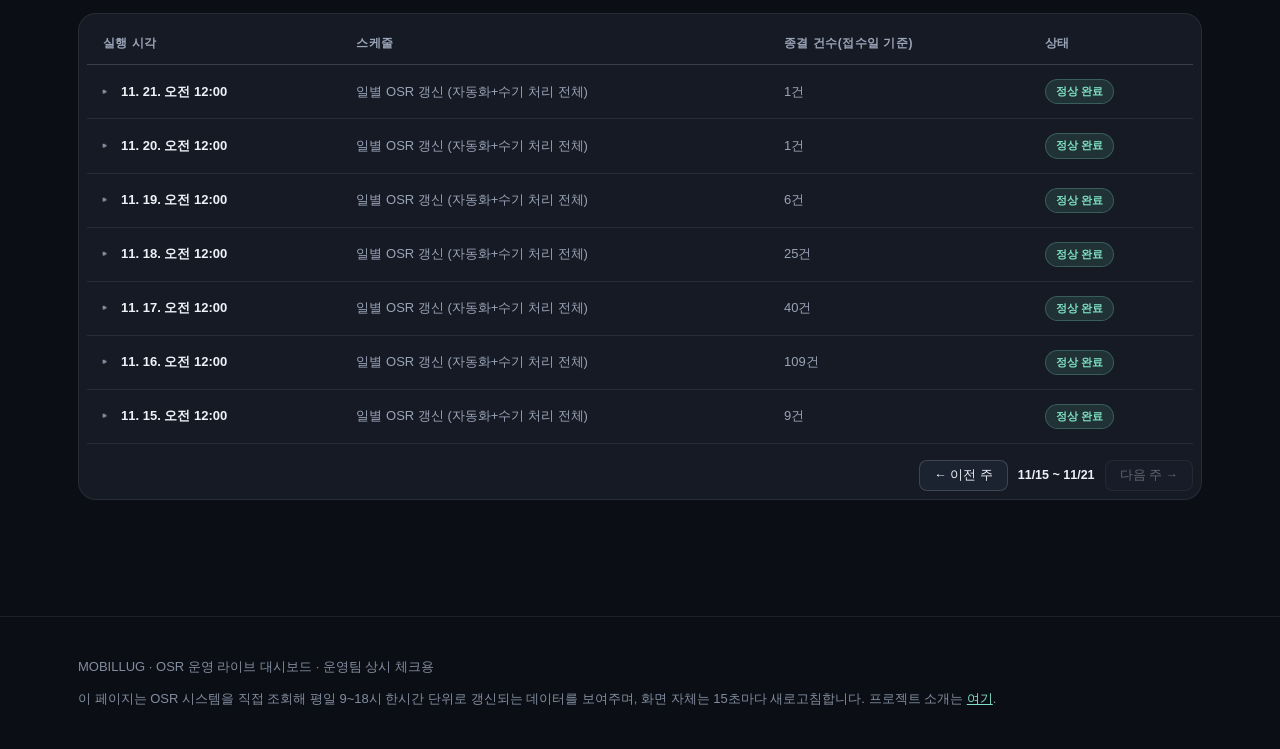
==== commit e7b9e3c1: "fix: execution log table was stuck at 10/13 because daily-aggregate entries without created field po" ====
--- a/live.html
+++ b/live.html
@@ -645,6 +645,26 @@
   });
 }
 
+function dailyToRunLike(d){
+  return {
+    id: 'daily-' + d.date,
+    created: d.date + 'T09:00:00+09:00',
+    status: 'idle',
+    title: '일별 OSR 갱신 (자동화+수기 처리 전체)',
+    cases: d.count,
+    caseNumbers: d.caseNumbers || [],
+  };
+}
+
+function buildCombinedRuns(runs, daily){
+  const legitRuns = (runs || []).filter(r => r.created);
+  const legitRunDates = new Set(legitRuns.map(r => r.created.slice(0,10)));
+  const dailyRuns = (daily || [])
+    .filter(d => !legitRunDates.has(d.date))
+    .map(dailyToRunLike);
+  return [...legitRuns, ...dailyRuns];
+}
+
 function renderLog(runs){
   allRunsData = runs;
   weekOffset = 0;
@@ -677,7 +697,7 @@
     chartToEl.max = fullDailyData[fullDailyData.length-1].date;
   }
   applyChartRange(currentRangeDays);
-  renderLog(data.runs);
+  renderLog(buildCombinedRuns(data.runs, data.daily));
 
   if(data.handoffTracking){
     const ht = data.handoffTracking;
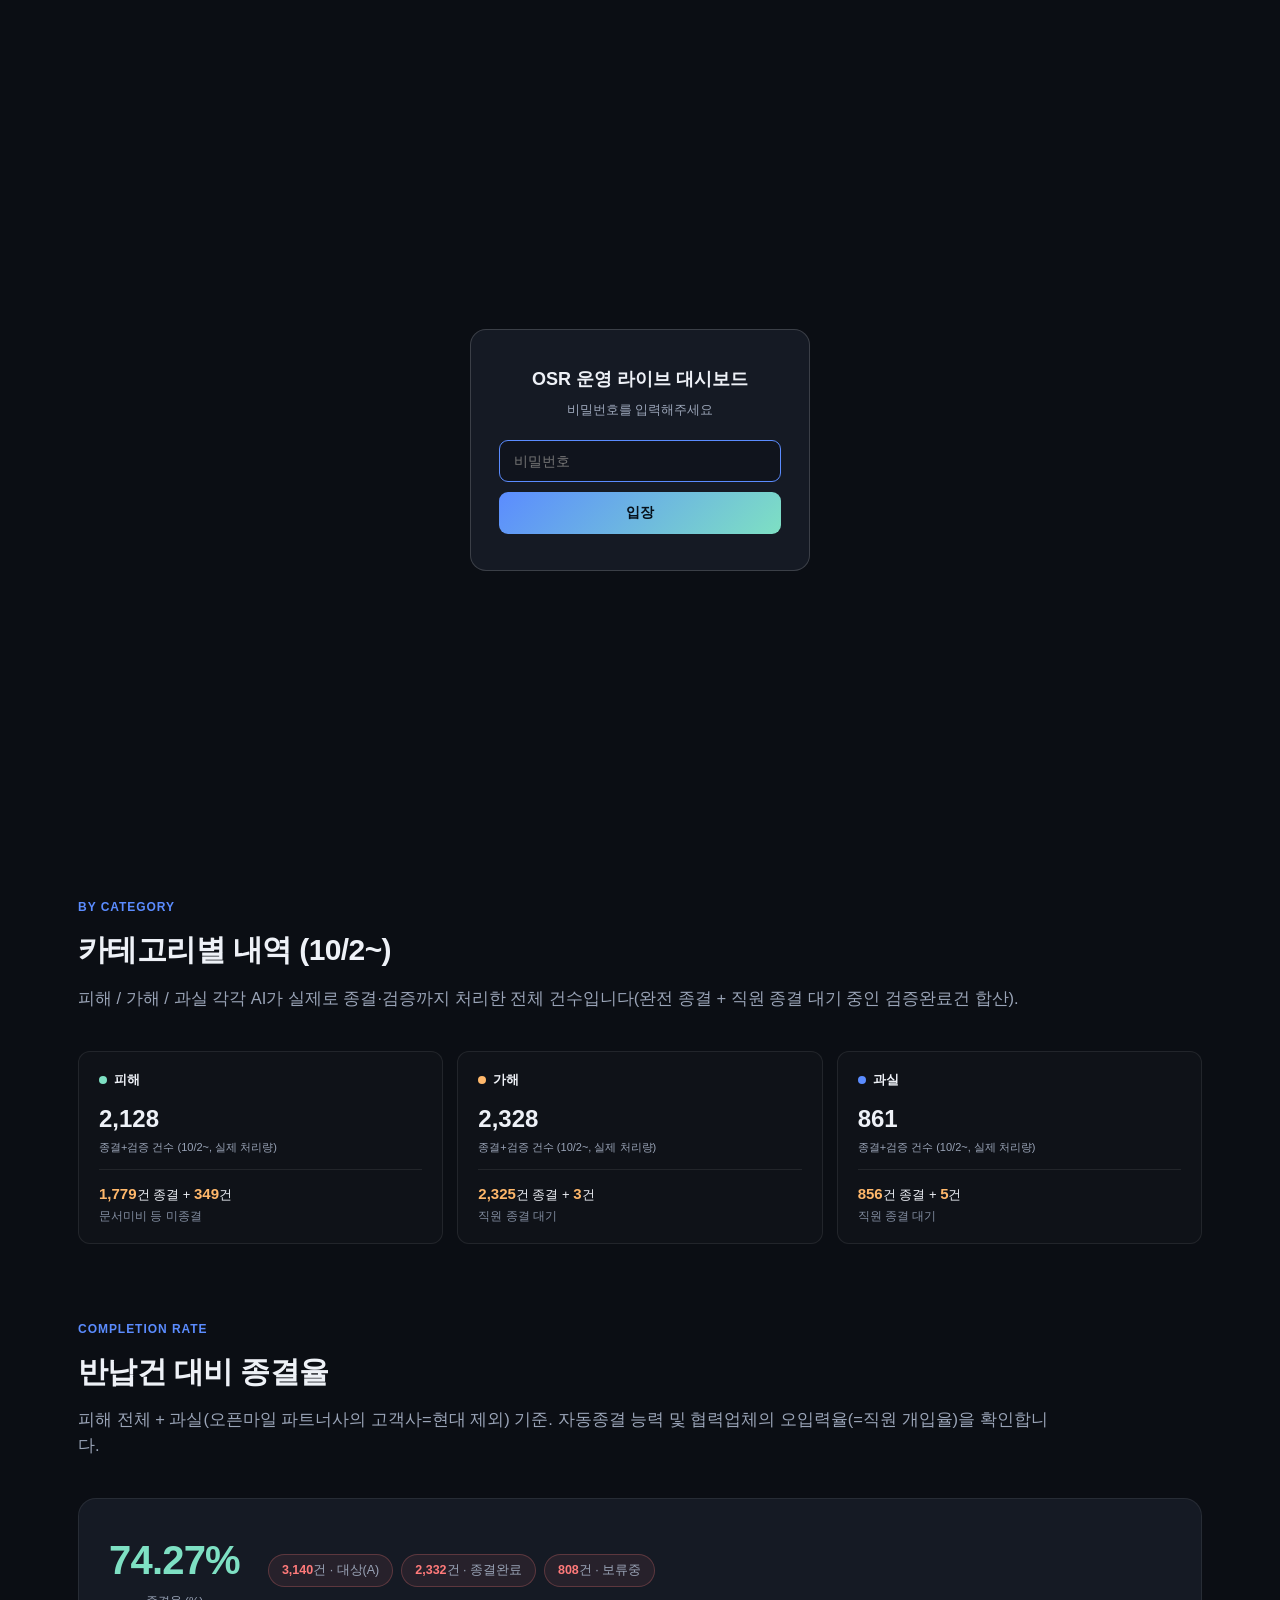
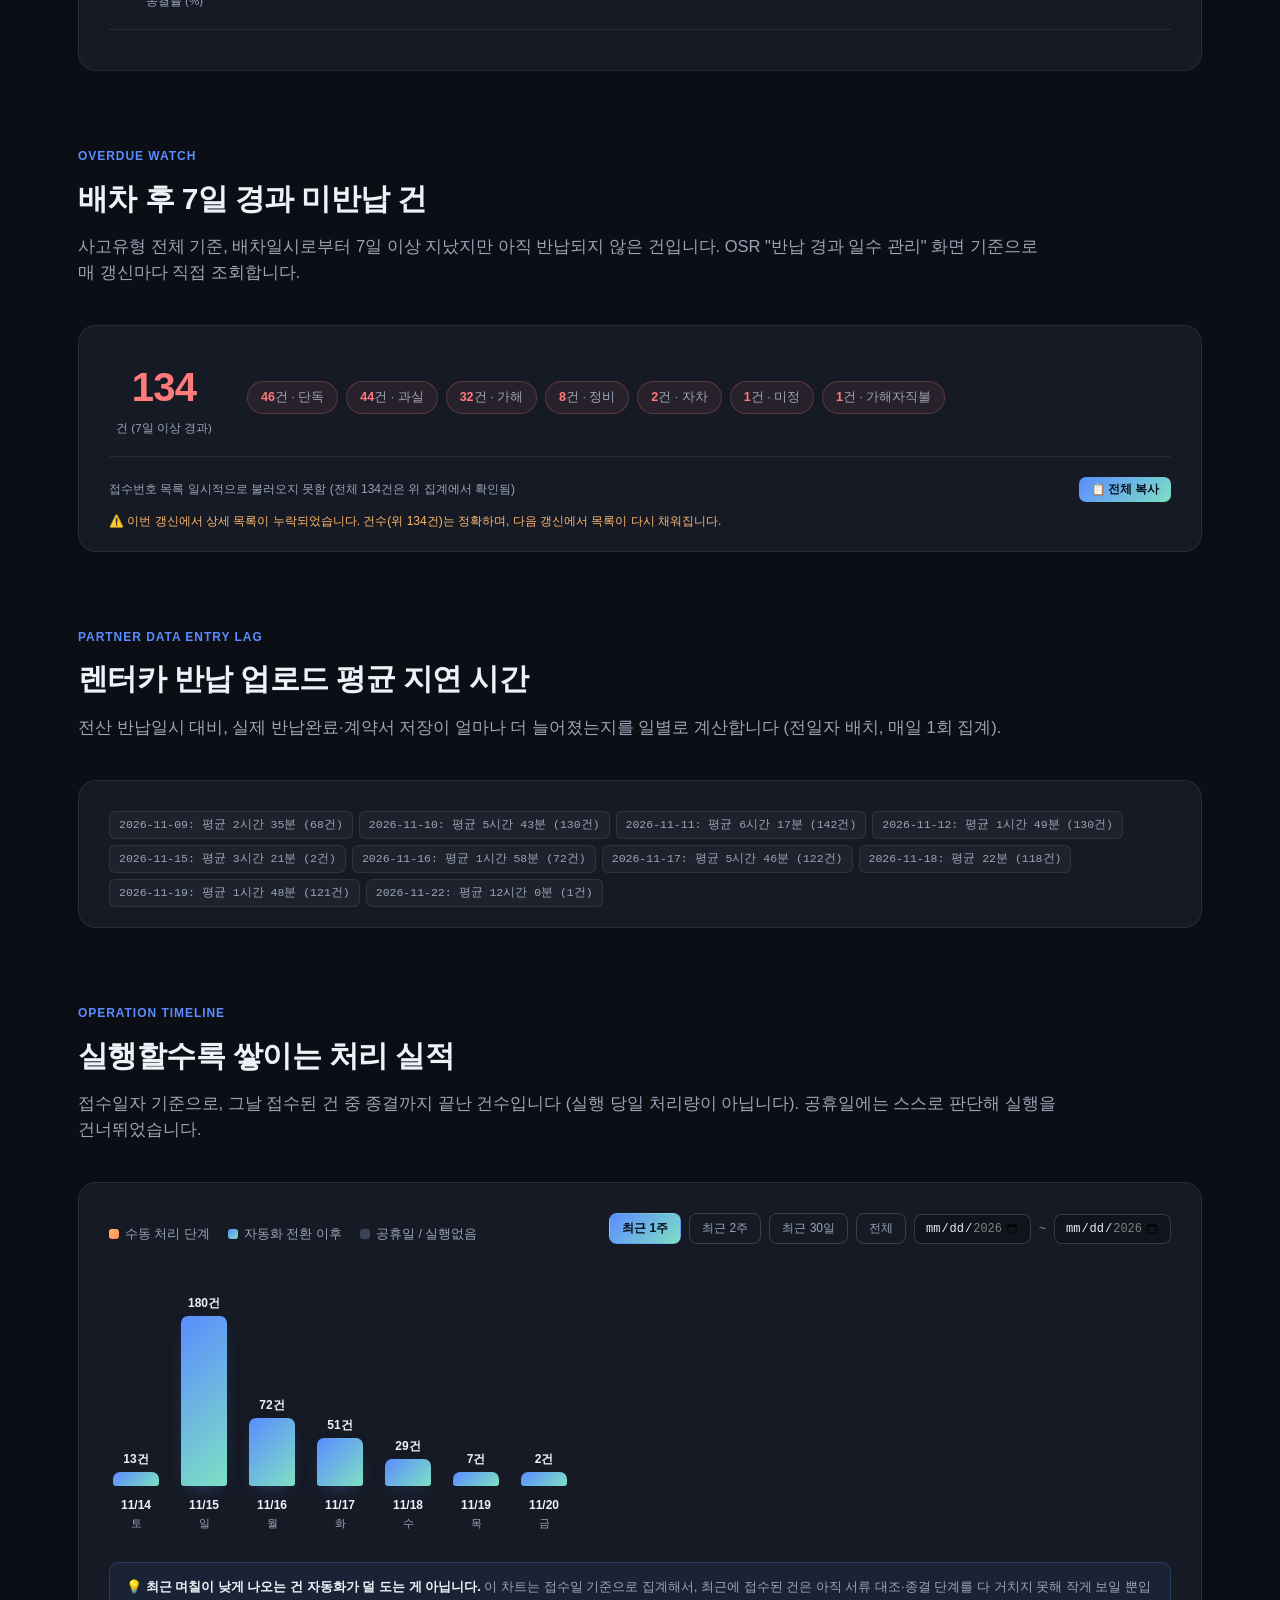
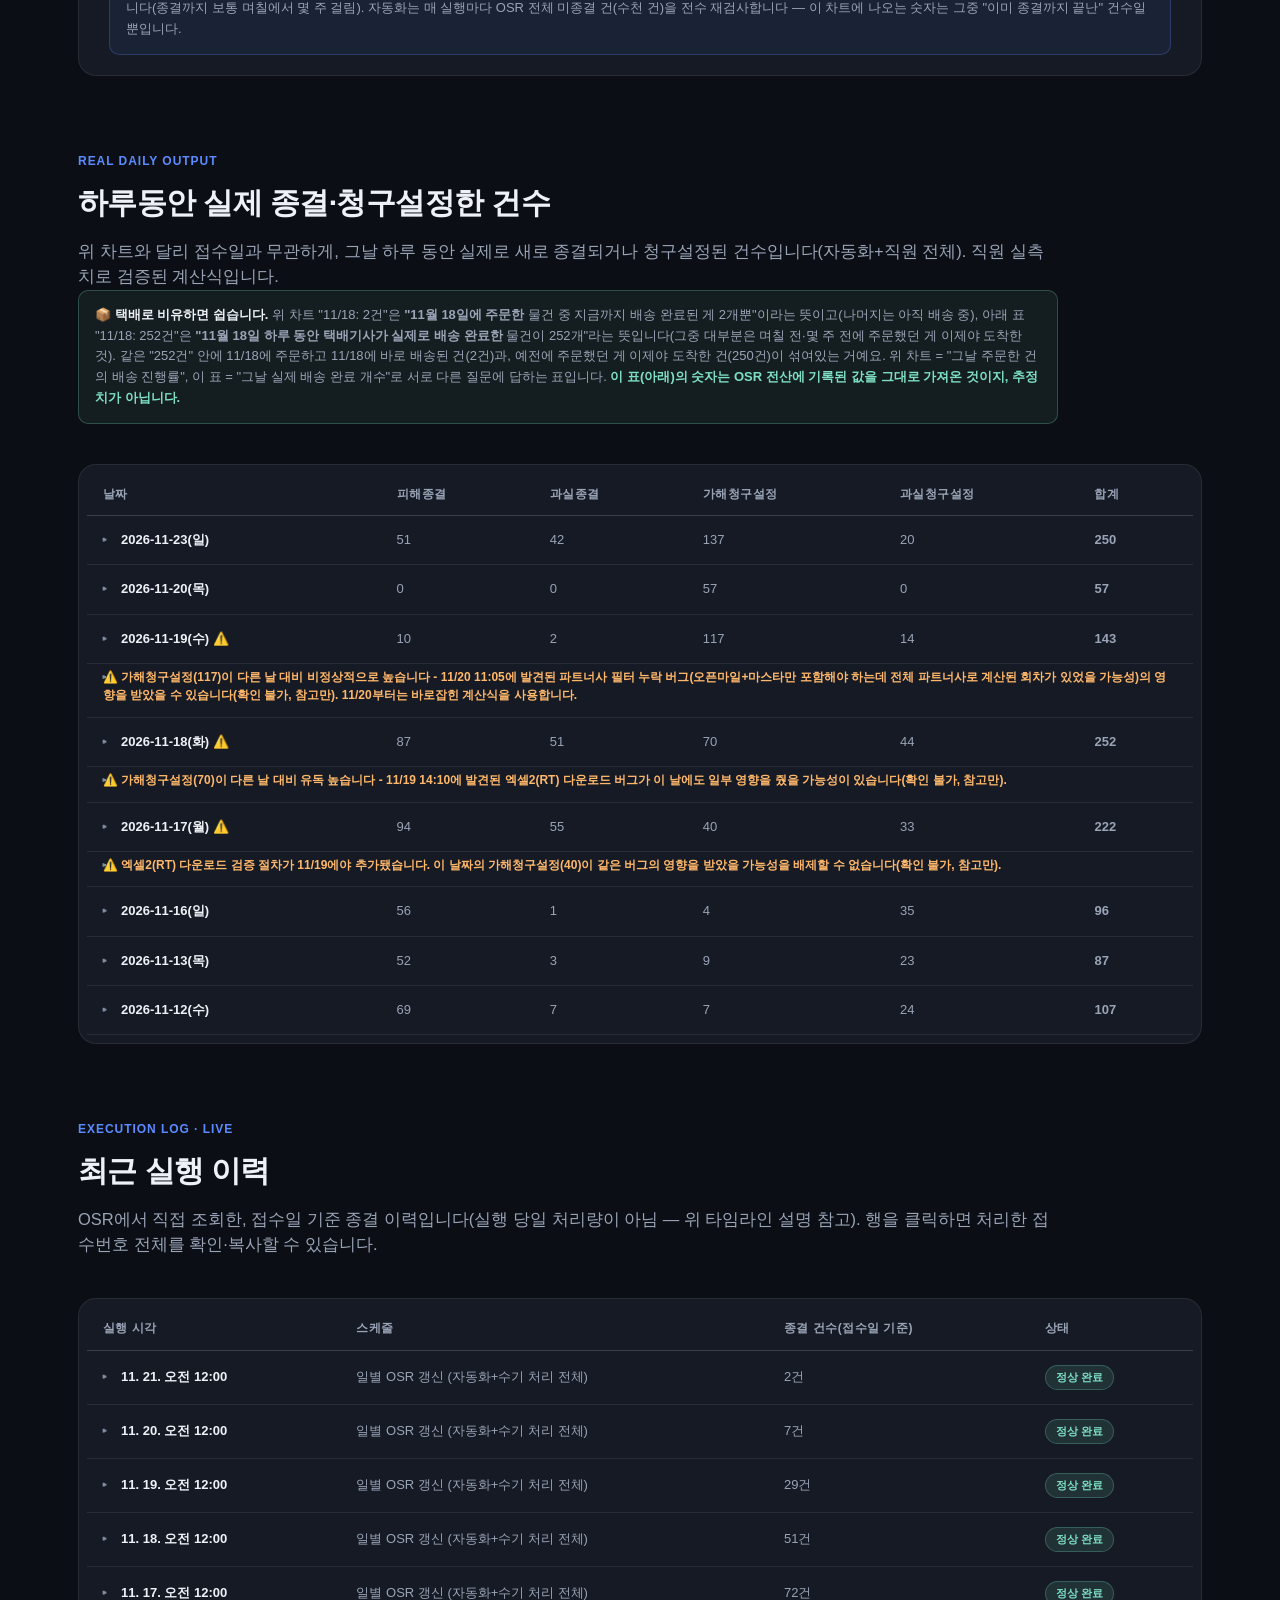
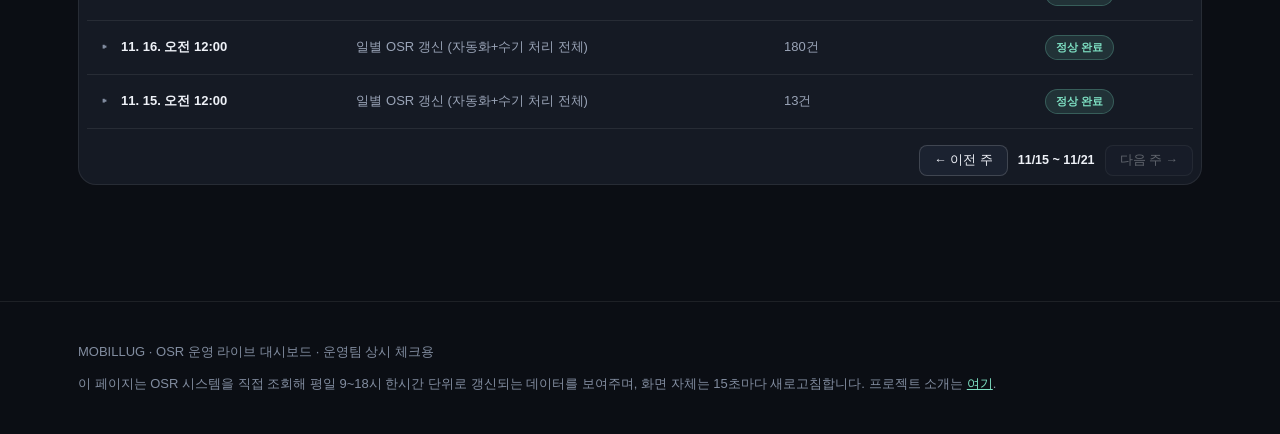
==== commit 495a5db3: "fix: show accurate message when overdue cases list is missing from a data refresh instead of falsely" ====
--- a/live.html
+++ b/live.html
@@ -627,9 +627,14 @@
     .sort((a,b)=>b[1]-a[1])
     .map(([k,v])=>`<span class="overdue-chip"><b>${v}</b>건 · ${k}</span>`).join('');
   const cases = ot.cases || [];
-  document.getElementById('overdueListLabel').textContent = `접수번호 ${cases.length}건 (경과일수 많은 순)`;
+  const listMissing = cases.length === 0 && ot.count > 0;
+  document.getElementById('overdueListLabel').textContent = listMissing
+    ? `접수번호 목록 일시적으로 불러오지 못함 (전체 ${ot.count}건은 위 집계에서 확인됨)`
+    : `접수번호 ${cases.length}건 (경과일수 많은 순)`;
   const chipsEl = document.getElementById('overdueChips');
-  chipsEl.innerHTML = cases.length
+  chipsEl.innerHTML = listMissing
+    ? `<span style="color:var(--warn); font-size:12px;">⚠️ 이번 갱신에서 상세 목록이 누락되었습니다. 건수(위 ${ot.count}건)는 정확하며, 다음 갱신에서 목록이 다시 채워집니다.</span>`
+    : cases.length
     ? cases.map(c=>`<span class="case-chip">${typeof c === 'string' ? c : (c.caseNumber ?? c.case)}${(typeof c === 'object' && c.days != null) ? ` (${c.days}일)` : ''}</span>`).join('')
     : '<span style="color:var(--txt-faint); font-size:12px;">7일 이상 경과건 없음</span>';
 }
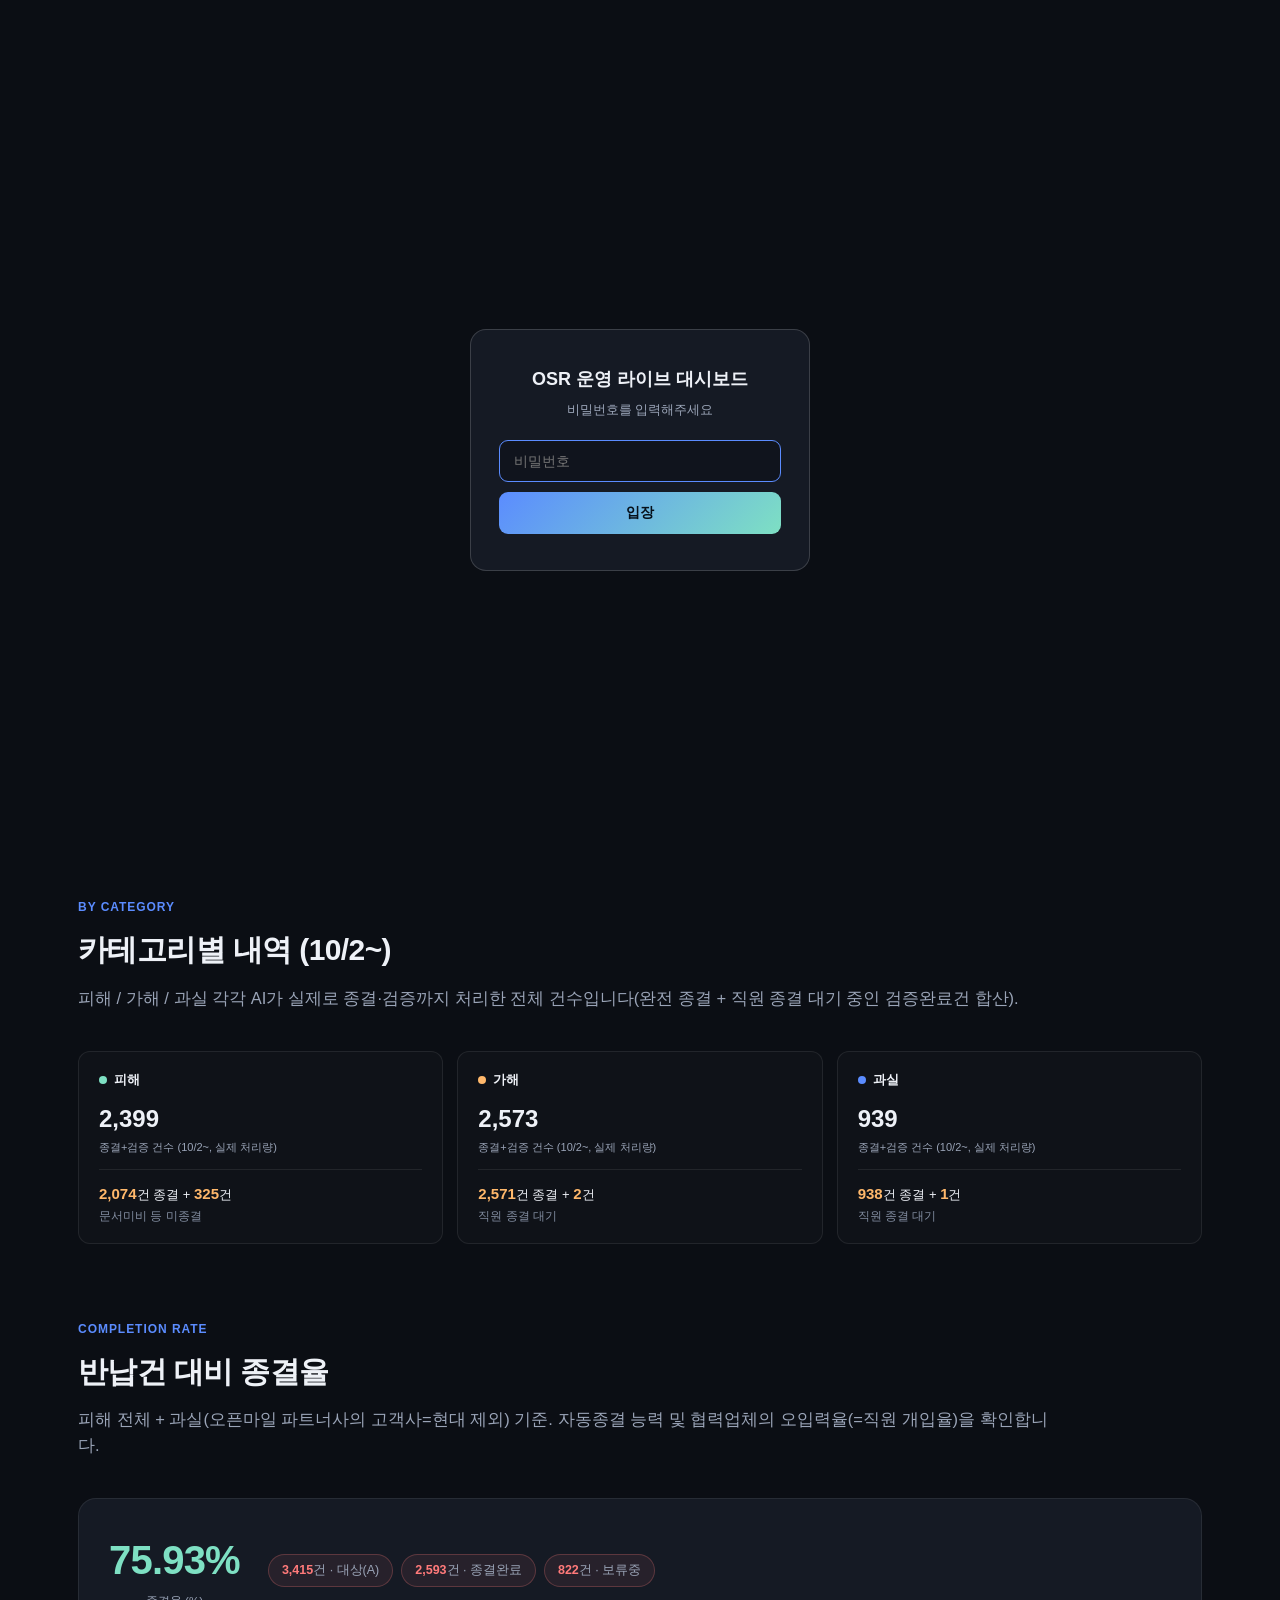
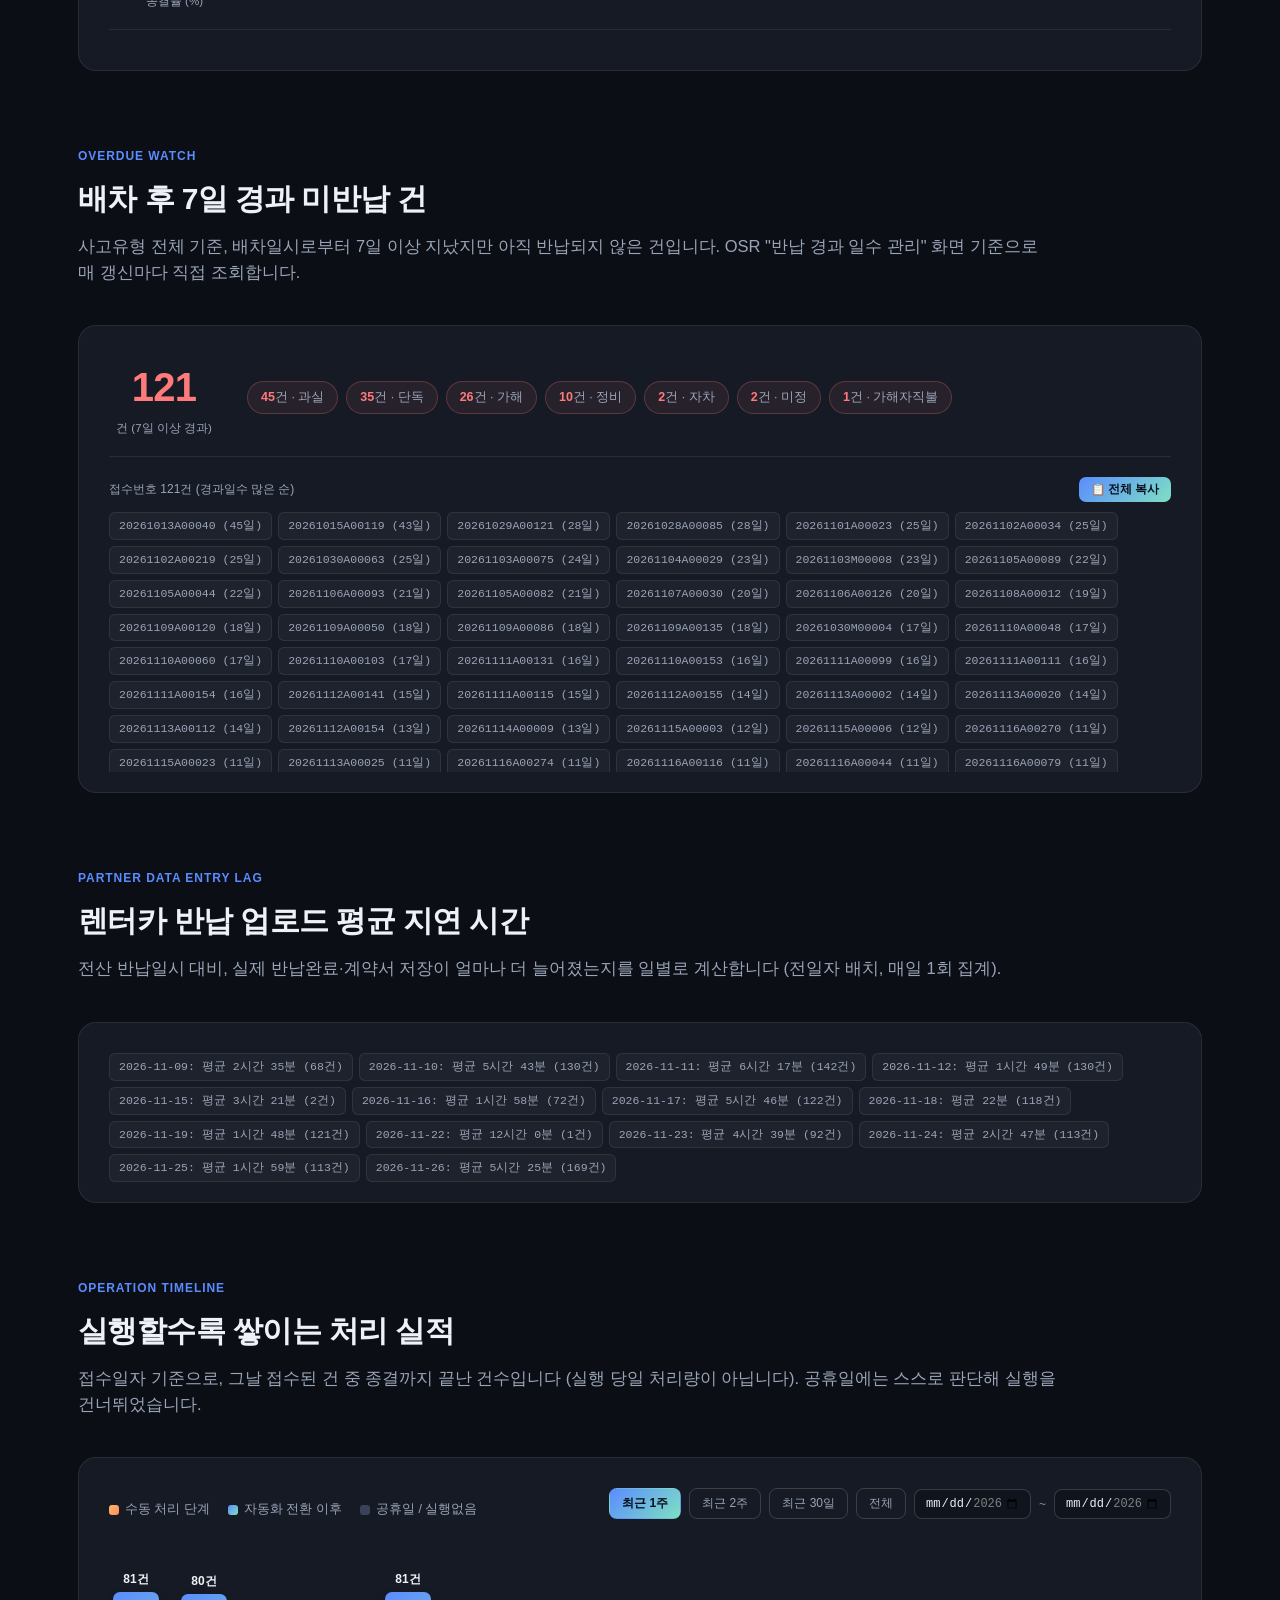
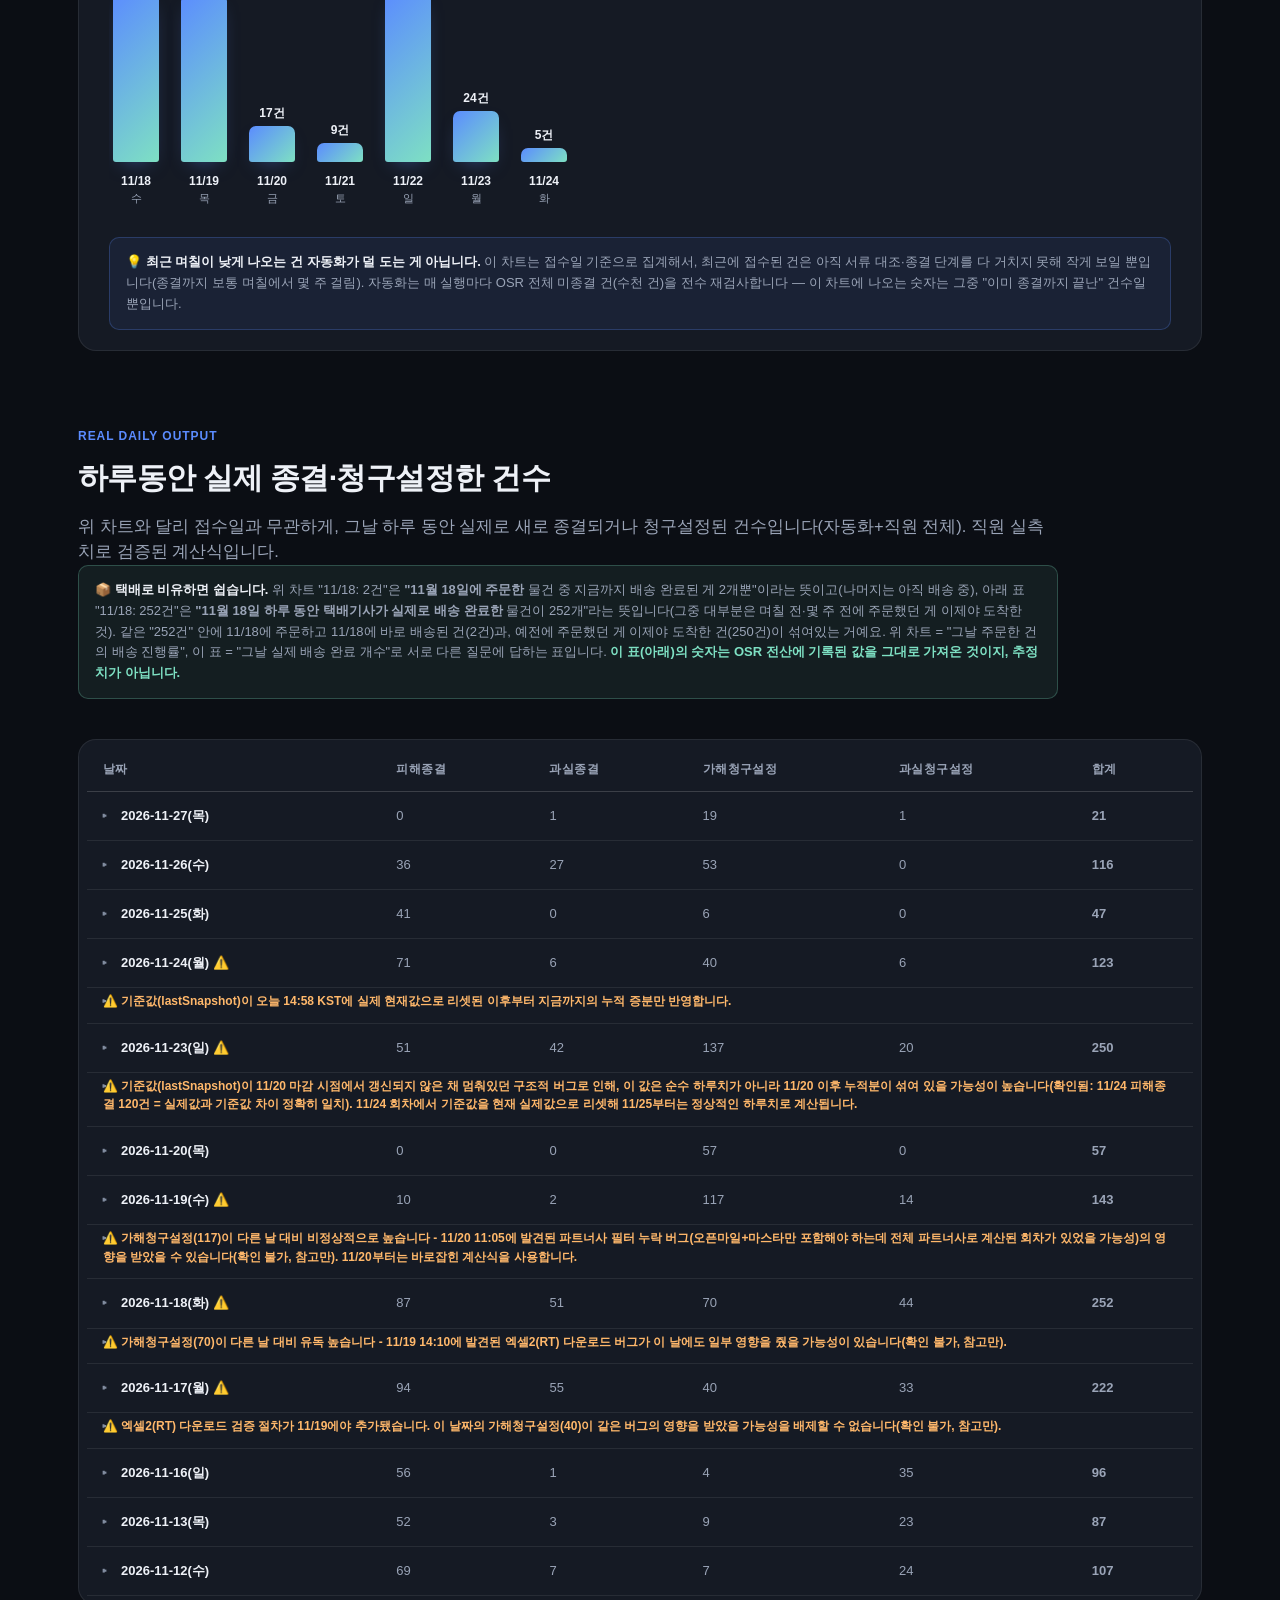
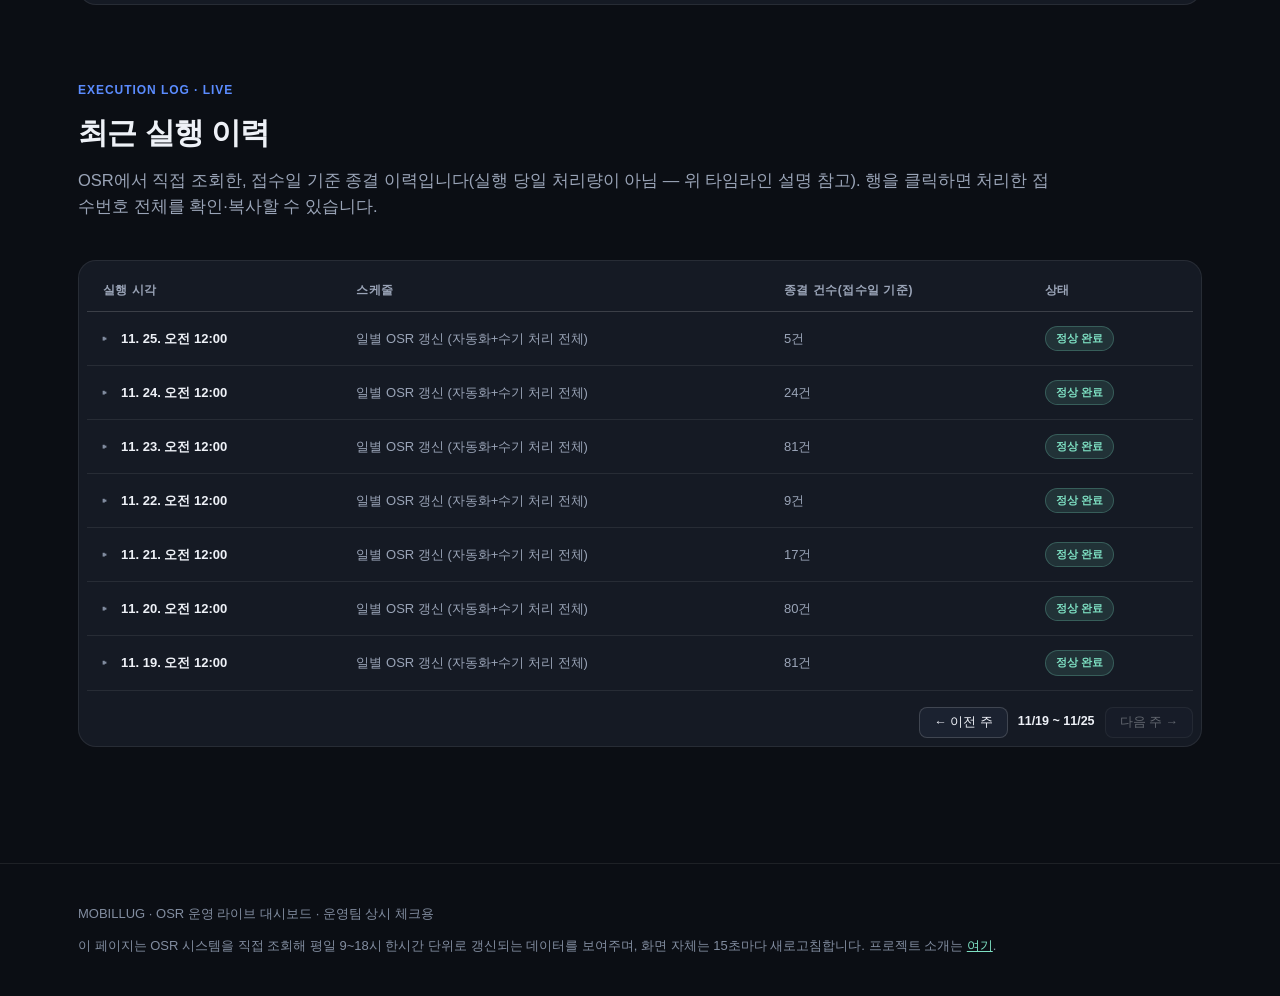
==== commit e3038fef: "redesign data quality banner as collapsible summary instead of one unreadable wall of text" ====
--- a/live.html
+++ b/live.html
@@ -189,10 +189,12 @@
 
 <div id="dataQualityBanner" style="display:none; background:#3d1f1f; border-top:1px solid #7a3a3a; border-bottom:1px solid #7a3a3a; padding:14px 0;">
   <div class="wrap">
-    <div style="display:flex; align-items:flex-start; gap:10px; font-size:14px; color:#ffb3b3;">
+    <div style="display:flex; align-items:flex-start; gap:10px; font-size:14px; color:#ffb3b3; cursor:pointer;" id="dataQualityBannerHead">
       <span style="font-size:18px; line-height:1;">⚠️</span>
-      <div id="dataQualityBannerText"><b>데이터 품질 경고:</b> 일부 수치가 직전 대비 비정상적으로 변동해 확인이 필요합니다.</div>
-    </div>
+      <div id="dataQualityBannerText" style="flex:1;"><b>데이터 품질 경고:</b> 일부 수치가 직전 대비 비정상적으로 변동해 확인이 필요합니다.</div>
+      <span id="dataQualityToggle" style="font-size:12px; color:#ffb3b3; white-space:nowrap; text-decoration:underline;">자세히 보기 ▾</span>
+    </div>
+    <div id="dataQualityBannerList" style="display:none; margin-top:12px; flex-direction:column; gap:8px; max-height:280px; overflow-y:auto;"></div>
   </div>
 </div>
 
@@ -738,8 +740,14 @@
   if(data.dataQualityFlags && data.dataQualityFlags.length){
     const banner = document.getElementById('dataQualityBanner');
     const bannerText = document.getElementById('dataQualityBannerText');
+    const bannerList = document.getElementById('dataQualityBannerList');
     banner.style.display = 'block';
-    bannerText.innerHTML = '<b>⚠️ 데이터 품질 경고 (' + data.dataQualityFlags.length + '건):</b> ' + data.dataQualityFlags.map(f => `[${f.date || ''}] ${f.metric || ''}: ${f.reason || ''}`).join(' &nbsp;|&nbsp; ');
+    const flags = [...data.dataQualityFlags].reverse();
+    bannerText.innerHTML = `<b>⚠️ 데이터 품질 경고 (${flags.length}건)</b> — 가장 최근: [${flags[0].date || ''}] ${flags[0].metric || ''}`;
+    bannerList.innerHTML = flags.map(f => `
+      <div style="background:rgba(0,0,0,.2); border-radius:8px; padding:10px 12px; font-size:13px; line-height:1.5;">
+        <b>[${f.date || ''}] ${f.metric || ''}</b><br>${f.reason || ''}
+      </div>`).join('');
   }
 
   if(data.dailyThroughput && data.dailyThroughput.daily && data.dailyThroughput.daily.length){
@@ -788,6 +796,14 @@
   }
 }
 
+document.getElementById('dataQualityBannerHead').addEventListener('click', ()=>{
+  const list = document.getElementById('dataQualityBannerList');
+  const toggle = document.getElementById('dataQualityToggle');
+  const open = list.style.display === 'flex';
+  list.style.display = open ? 'none' : 'flex';
+  toggle.textContent = open ? '자세히 보기 ▾' : '접기 ▴';
+});
+
 poll();
 setInterval(poll, REFRESH_MS);
 </script>
